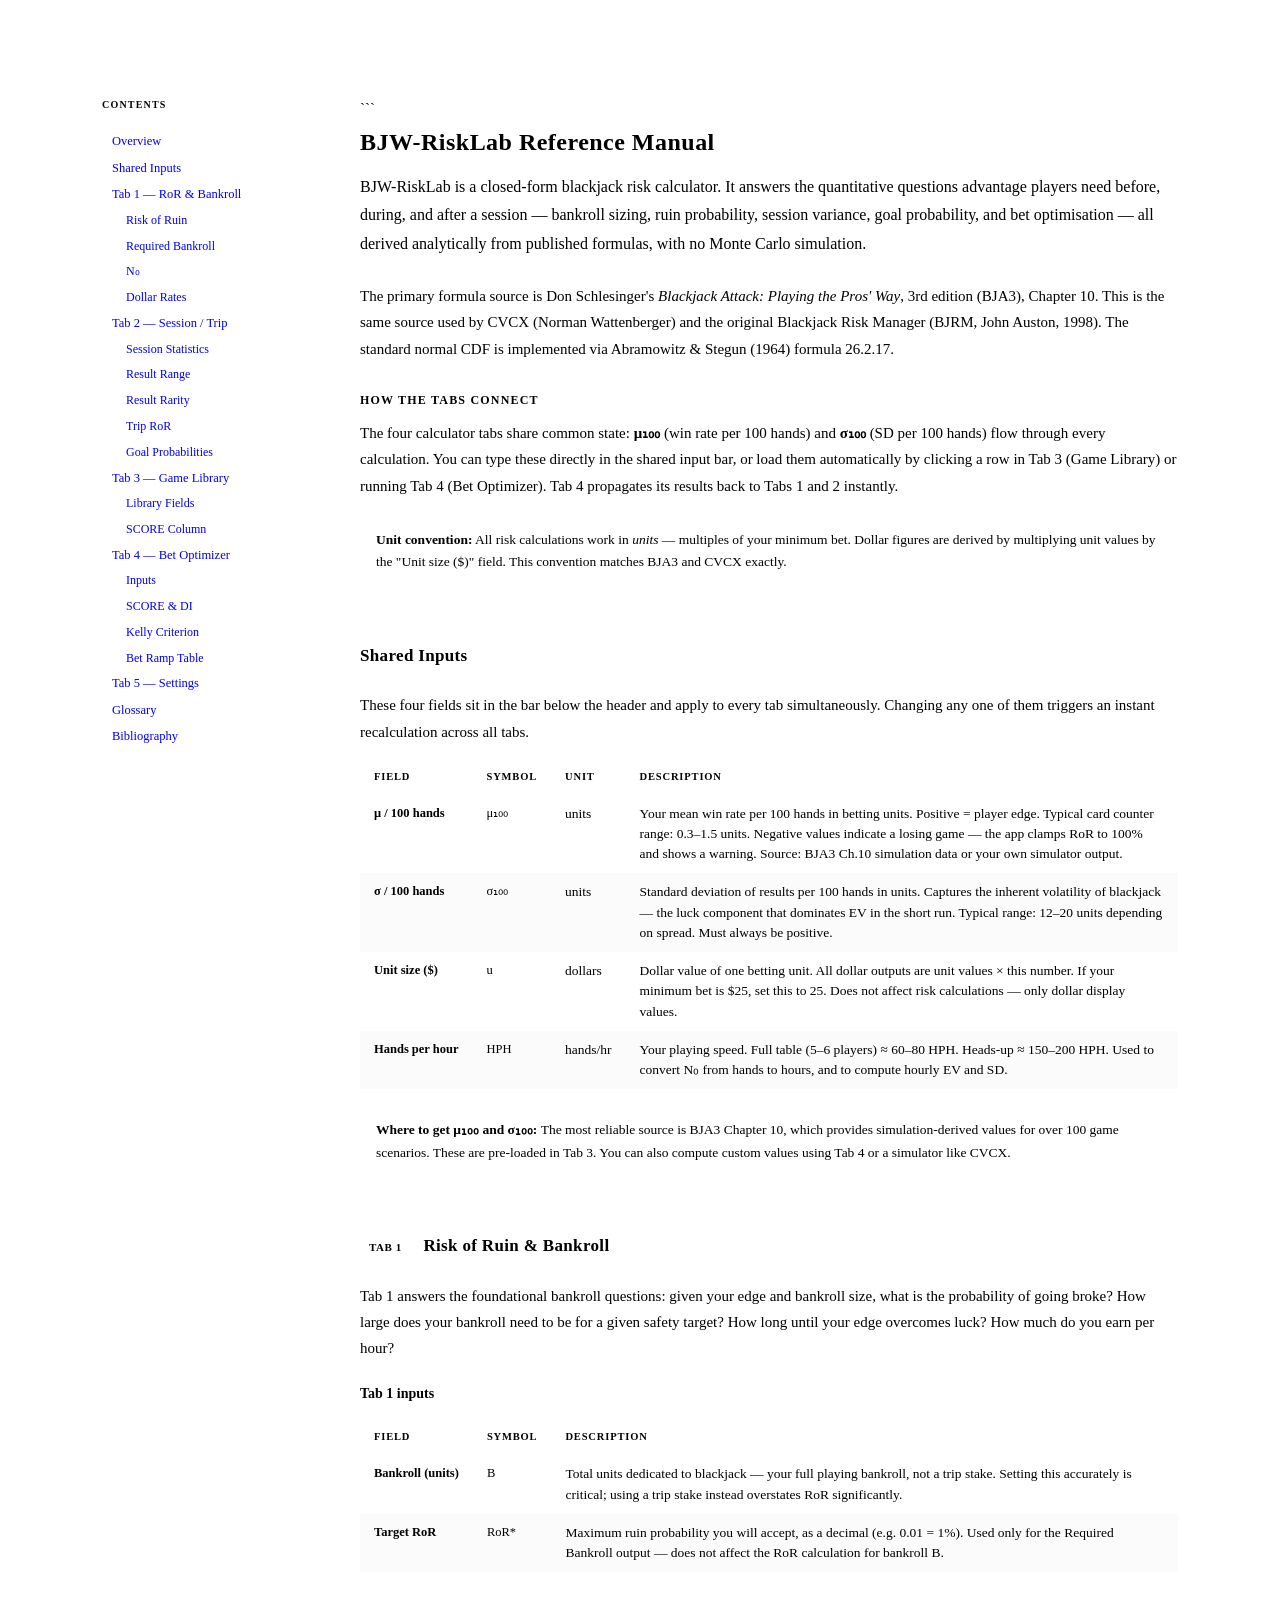
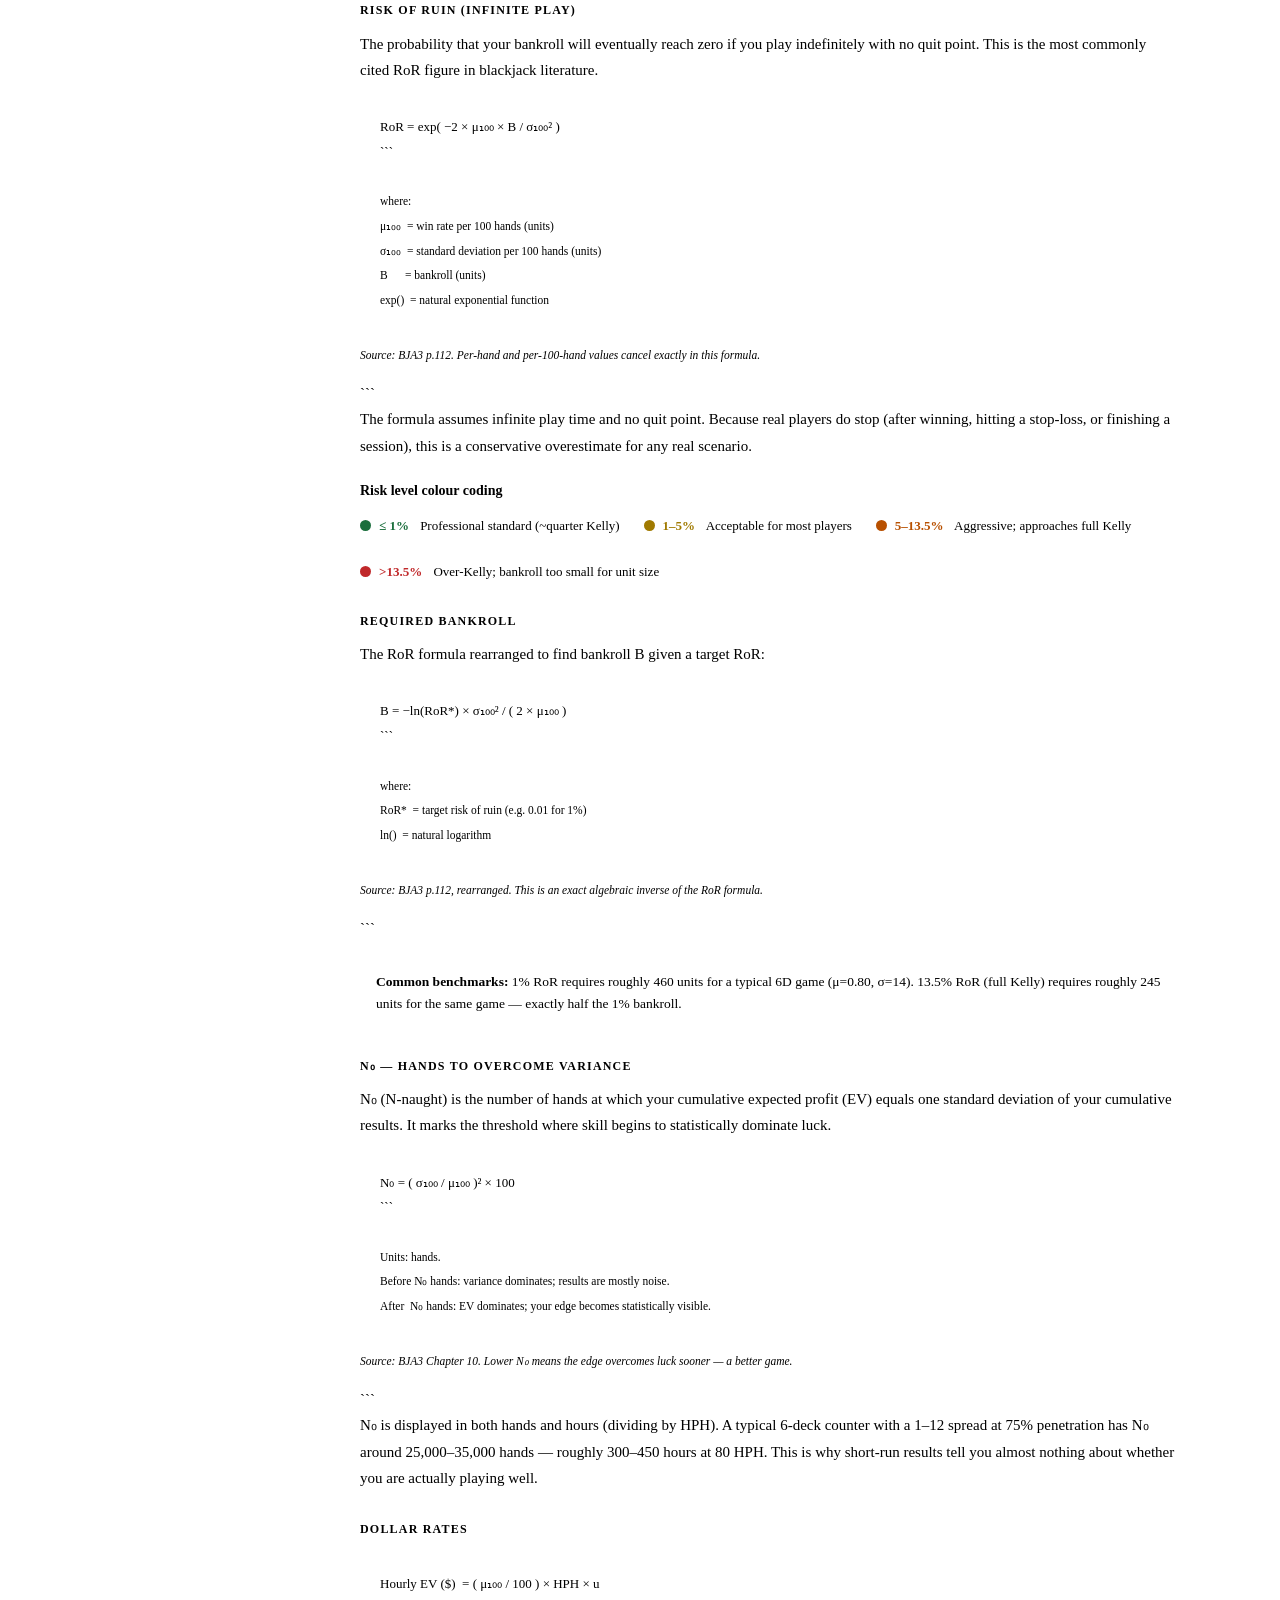
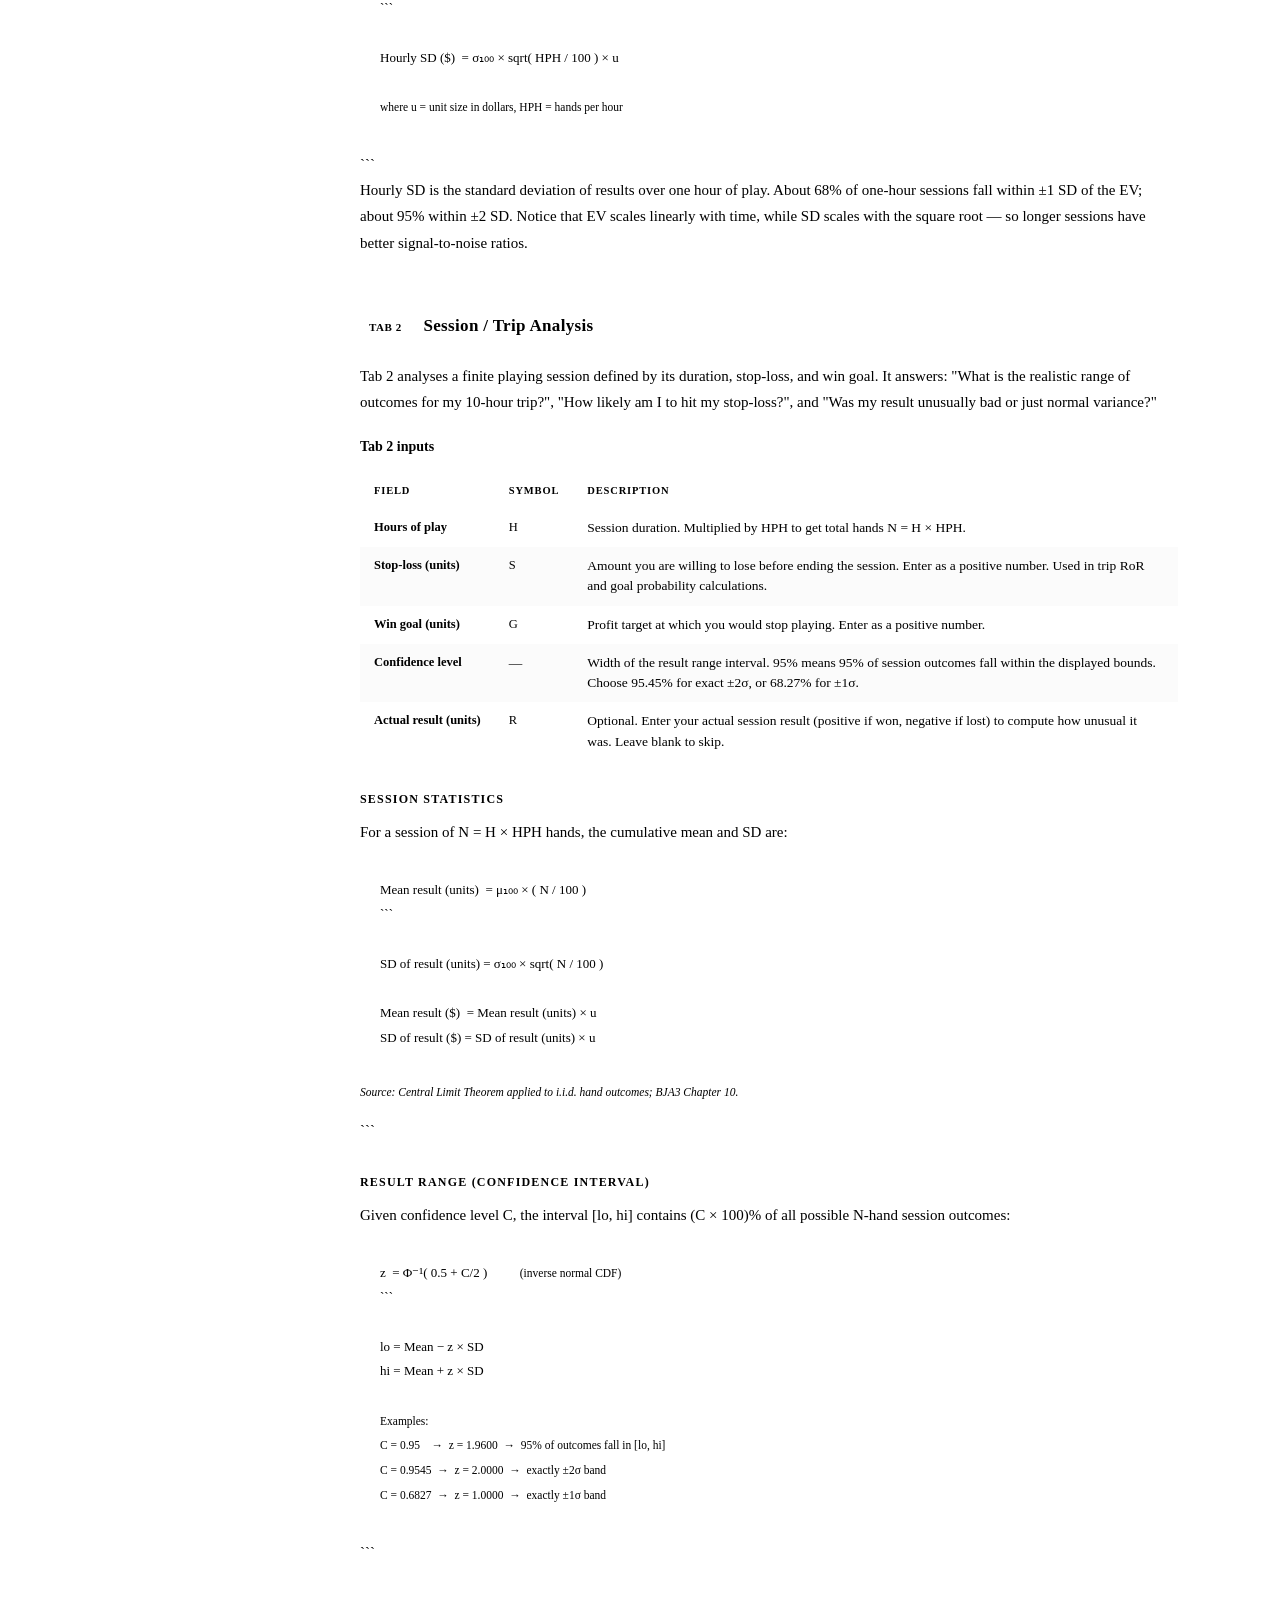
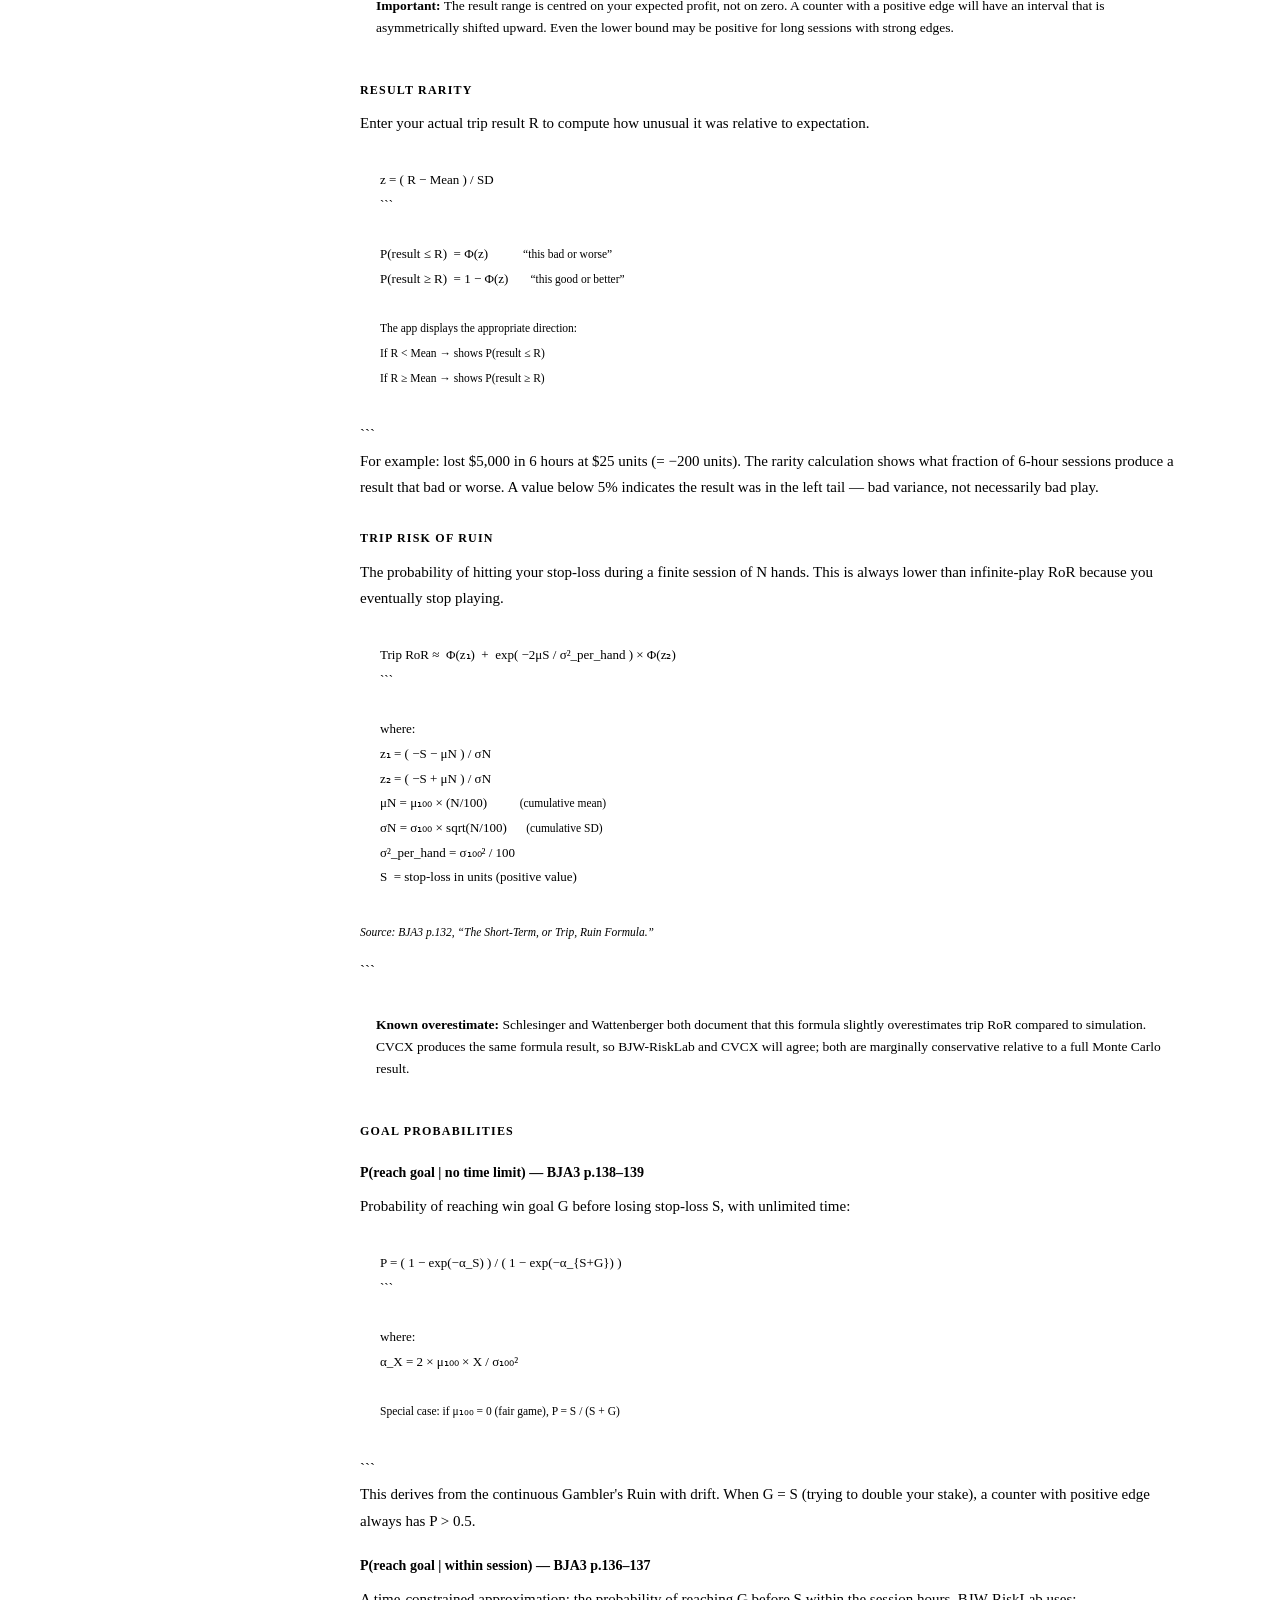
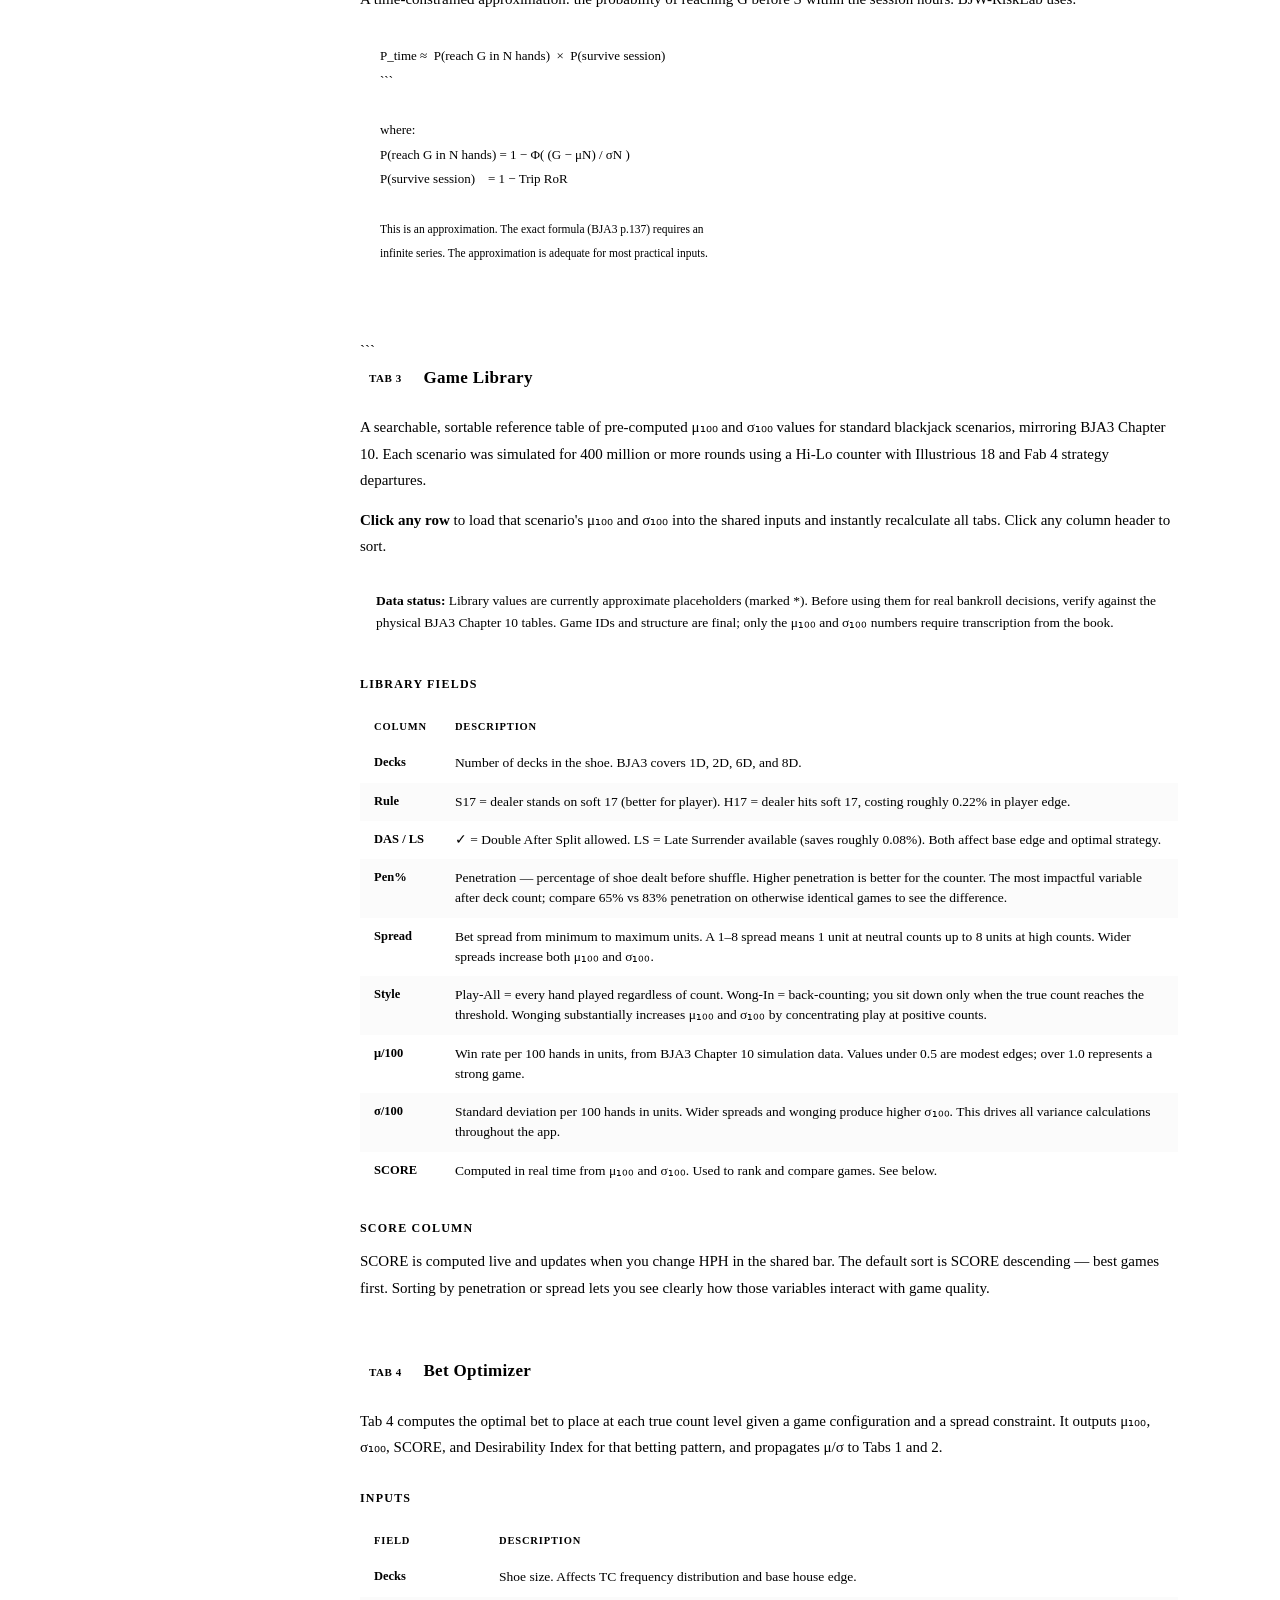
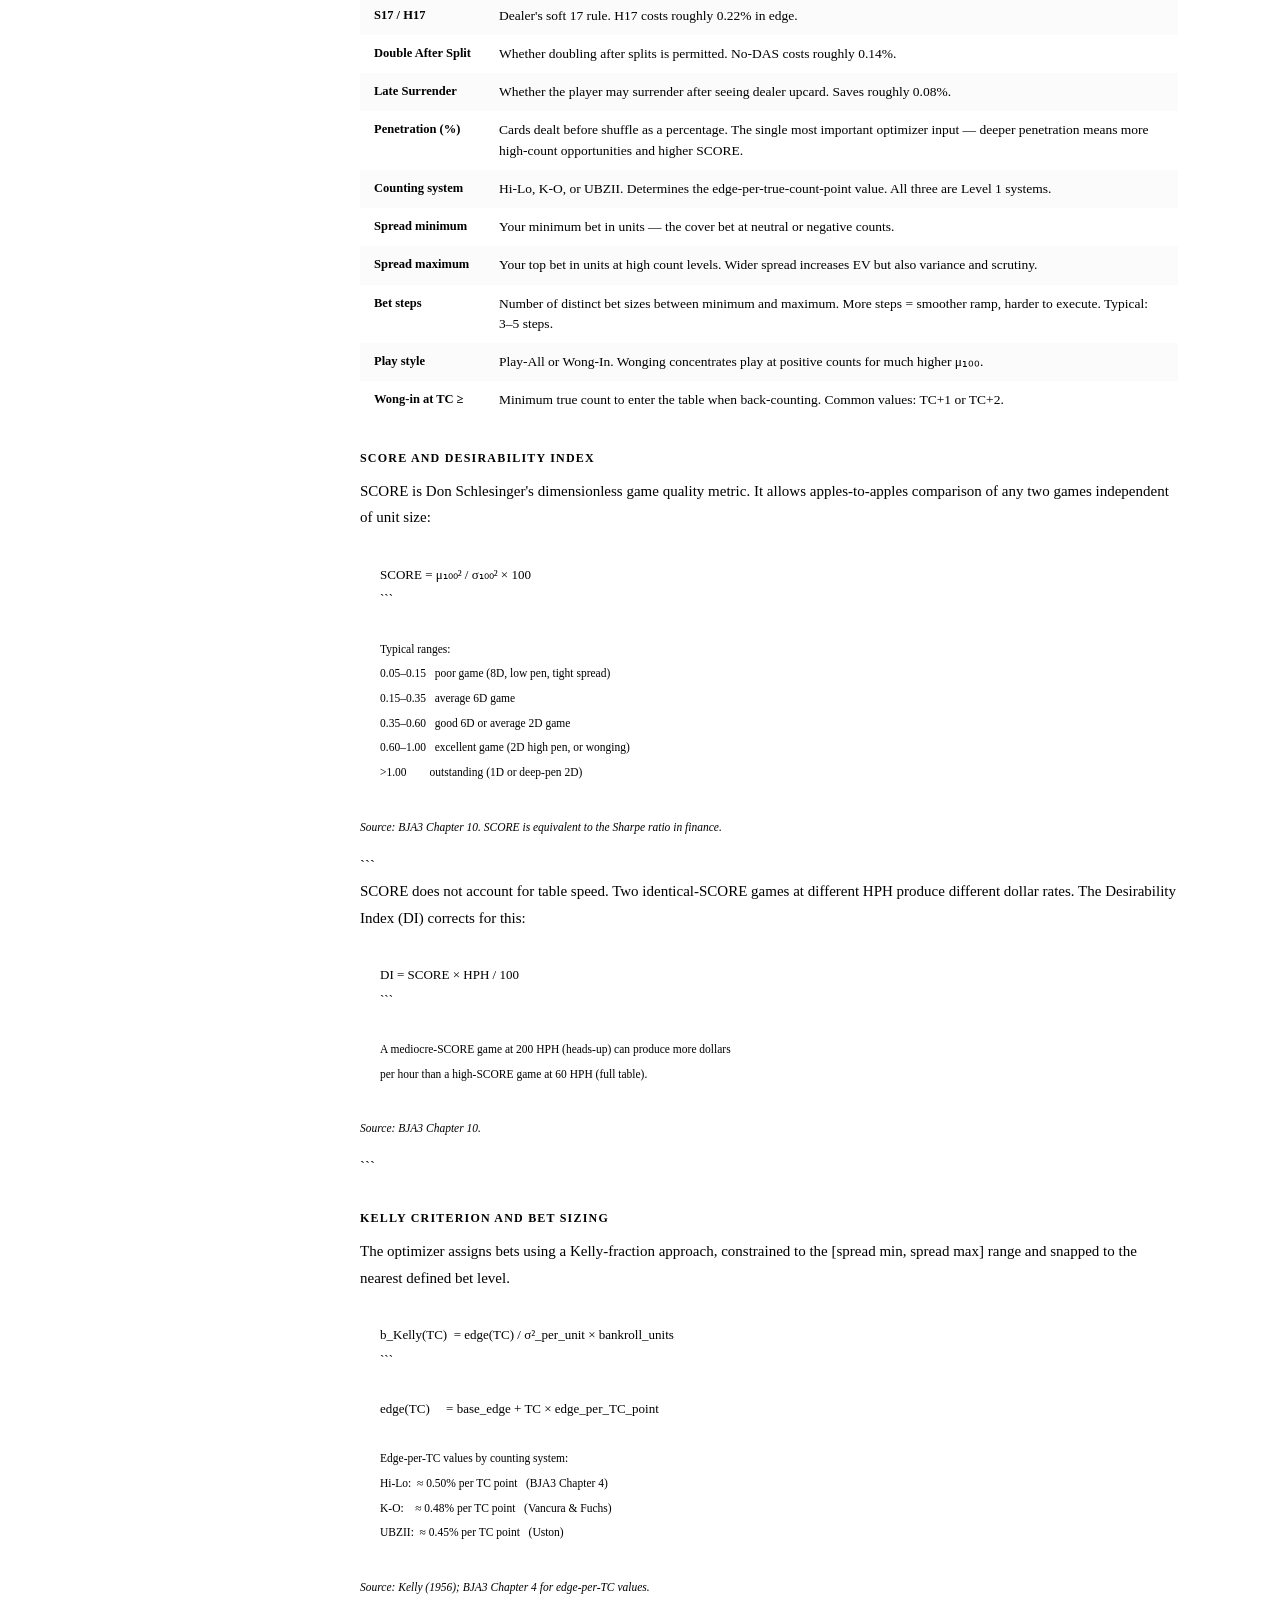
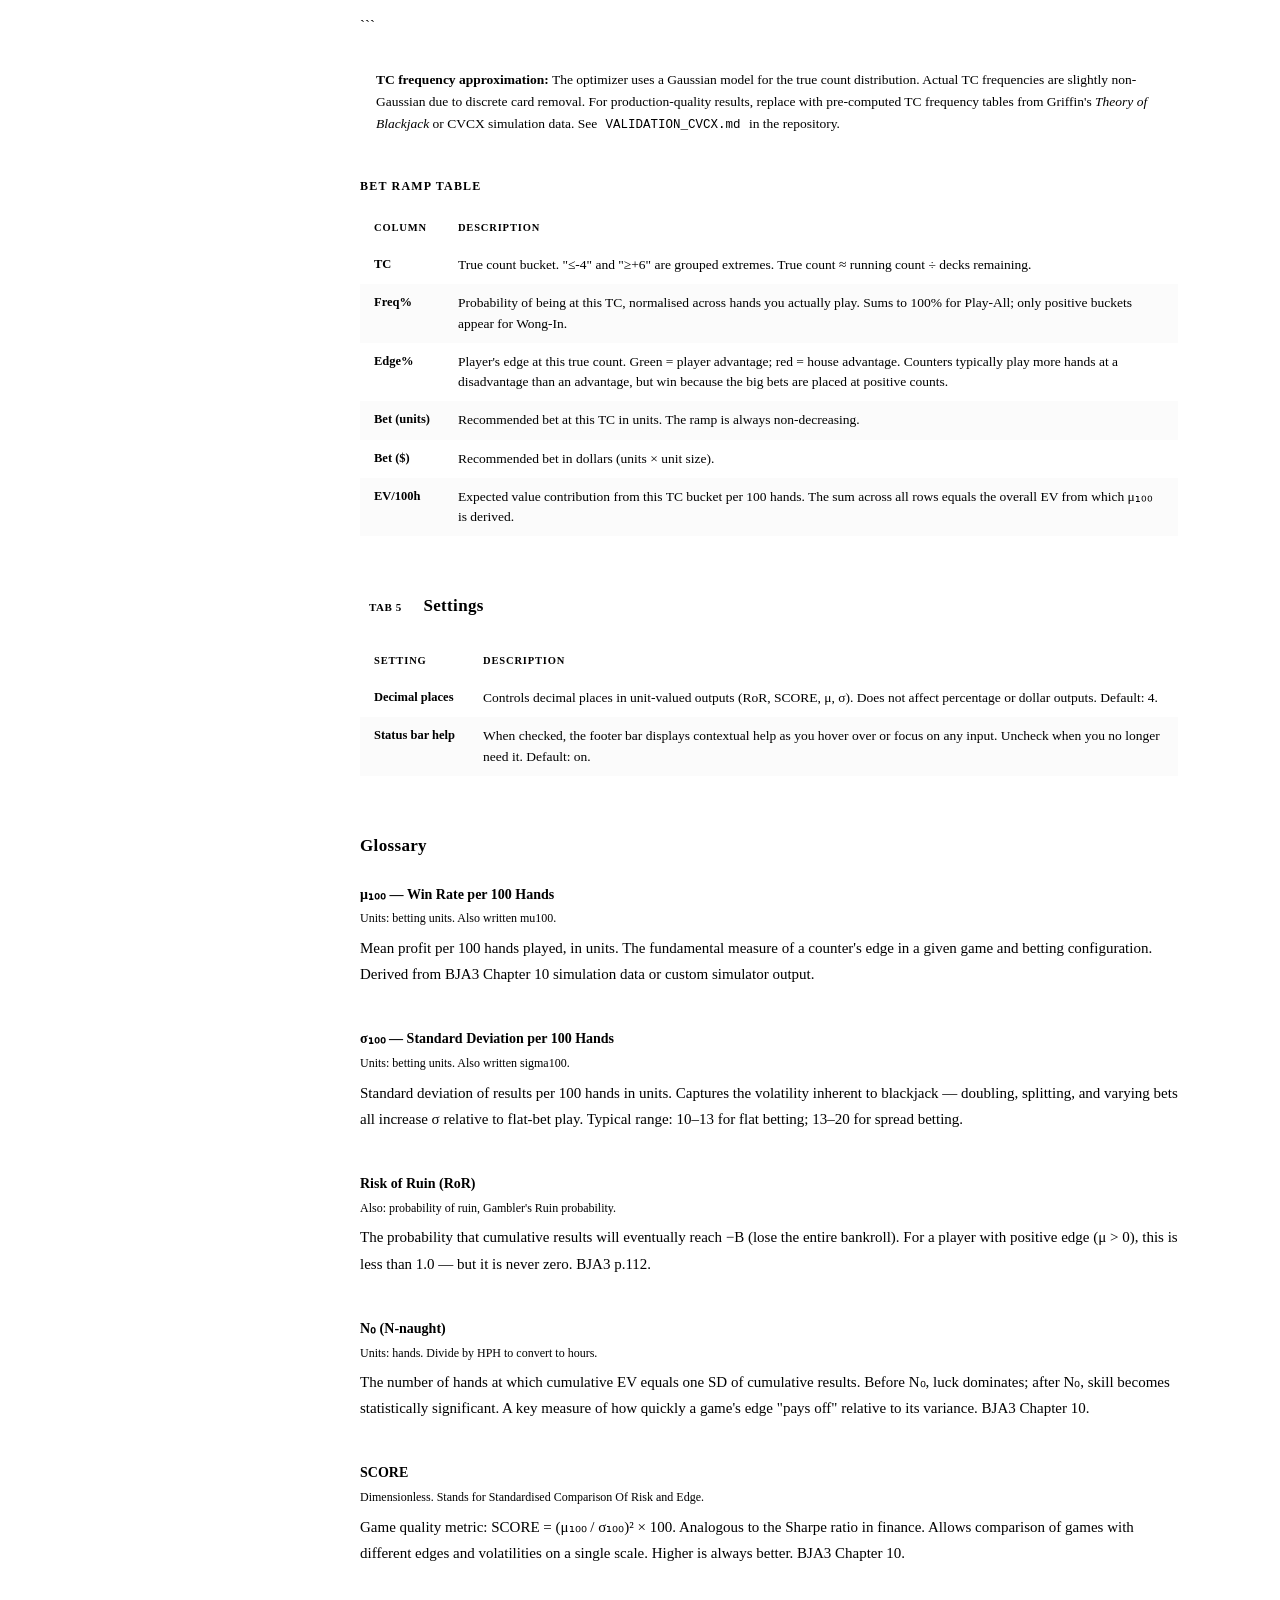
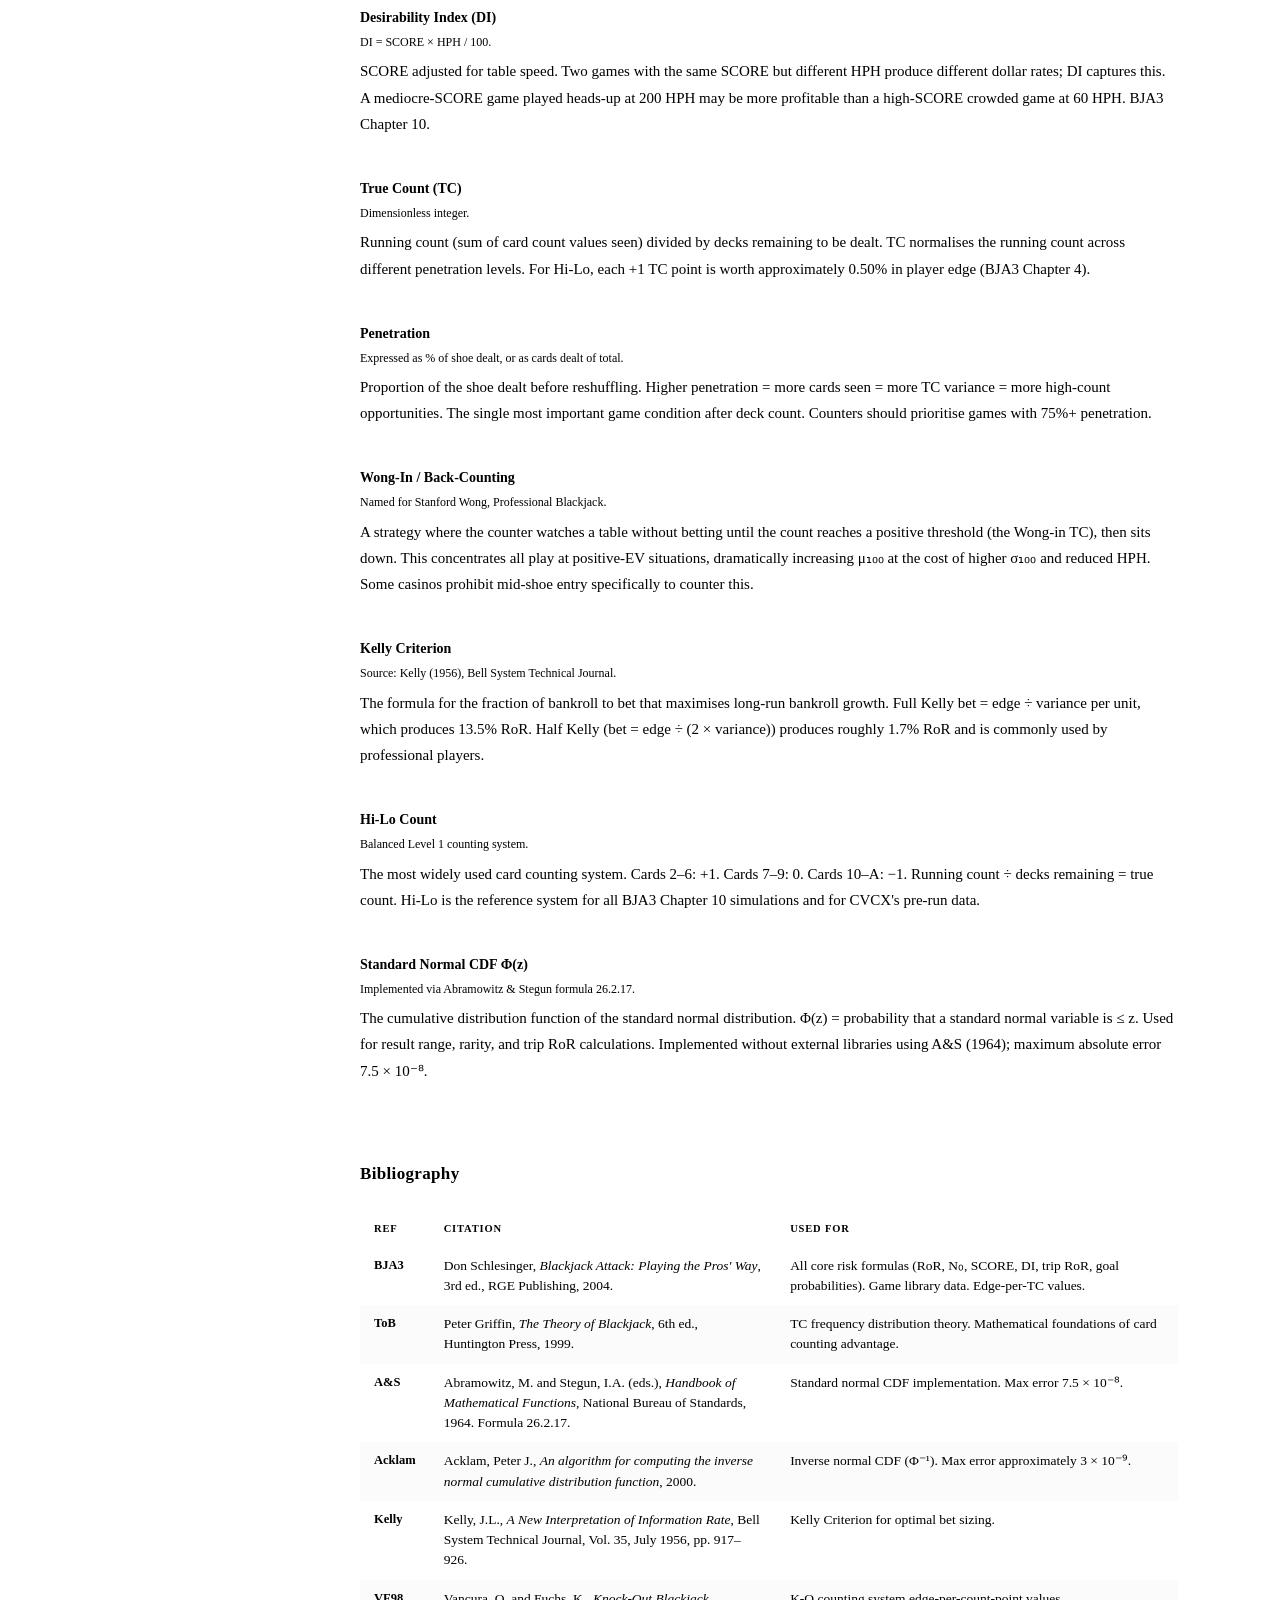
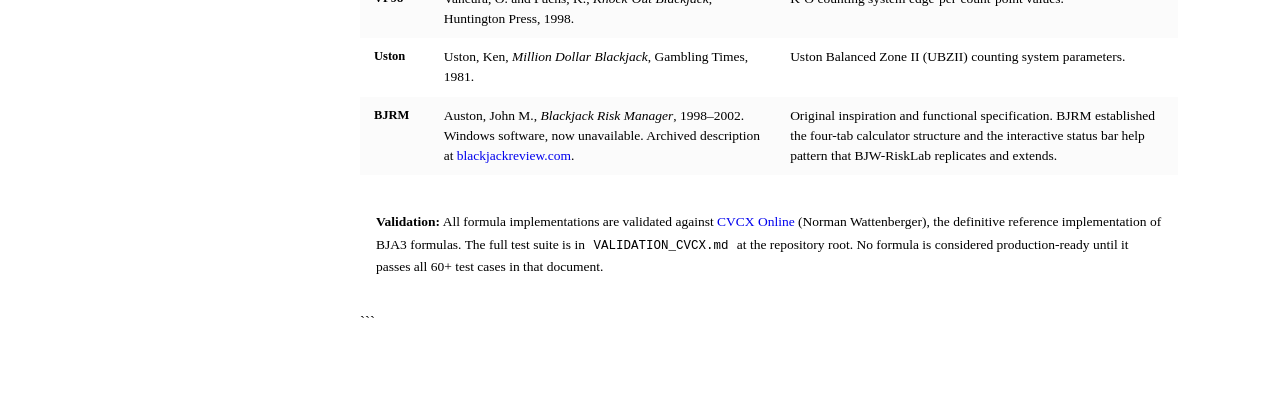
==== help.html @ 39049164 "Add files via upload" ====
<!DOCTYPE html>

<html lang="en">
<head>
<meta charset="UTF-8">
<meta name="viewport" content="width=device-width, initial-scale=1.0">
<title>BJW-RiskLab — Reference Manual</title>
<link rel="preconnect" href="https://fonts.googleapis.com">
<link rel="preconnect" href="https://fonts.gstatic.com" crossorigin>
<link href="https://fonts.googleapis.com/css2?family=JetBrains+Mono:wght@400;600&family=IBM+Plex+Sans:ital,wght@0,400;0,500;0,600;1,400&family=IBM+Plex+Serif:ital,wght@0,400;1,400&display=swap" rel="stylesheet">
<style>
/* ── Design: light, high-contrast, legible at any screen size ── */
:root {
  --bg:        #f7f8f5;
  --bg-s:      #ffffff;
  --bg-code:   #f0f2ee;
  --bg-toc:    #f0f2ee;
  --brd:       #d4d9cc;
  --brd-s:     #b8c0ae;

–tx:        #1a2015;   /* near-black body text */
–tx-sub:    #3a4a32;   /* slightly lighter for secondary text */
–tx-dim:    #6b7a60;   /* captions, labels */
–tx-muted:  #96a488;   /* very light labels */

–acc:       #1a6e3c;   /* dark green — only for headings & accents */
–acc-mid:   #2a8a50;   /* mid green — links */
–acc-light: #d6ede0;   /* light green — highlights */

–code-tx:   #1a4a2a;   /* dark green for code/formula text */
–code-brd:  #2a8a50;   /* left border on formula blocks */

–safe:      #1a6e3c;
–warn-bg:   #fff8e6;
–warn-brd:  #c8960a;
–warn-tx:   #5a420a;
–info-bg:   #eaf4ef;
–info-brd:  #2a8a50;
–info-tx:   #1a4a2a;

–fmono: ‘JetBrains Mono’, ‘Courier New’, monospace;
–fui:   ‘IBM Plex Sans’, ‘Segoe UI’, system-ui, sans-serif;
–fserif:‘IBM Plex Serif’, Georgia, serif;

–r:  4px;
–rl: 8px;
}

*, *::before, *::after { box-sizing: border-box; margin: 0; padding: 0; }
html { font-size: 15px; scroll-behavior: smooth; }

body {
background: var(–bg);
color: var(–tx);
font-family: var(–fui);
font-size: 15px;
line-height: 1.7;
}

/* ── Header ── */
.hdr {
display: flex;
align-items: center;
gap: 16px;
padding: 14px 32px;
background: var(–acc);
position: sticky;
top: 0;
z-index: 100;
}
.logo {
font-family: var(–fmono);
font-weight: 600;
font-size: 14px;
color: #ffffff;
letter-spacing: .07em;
text-transform: uppercase;
}
.logo span { color: rgba(255,255,255,0.6); font-weight: 400; }
.hdr-links {
margin-left: auto;
display: flex;
gap: 20px;
font-size: 12px;
font-family: var(–fmono);
}
.hdr-links a {
color: rgba(255,255,255,0.75);
text-decoration: none;
padding: 4px 10px;
border-radius: 3px;
transition: background .15s, color .15s;
}
.hdr-links a:hover { background: rgba(255,255,255,.15); color: #fff; }
.hdr-links a.here { background: rgba(255,255,255,.2); color: #fff; }

/* ── Page layout ── */
.page {
display: flex;
max-width: 1140px;
margin: 0 auto;
padding: 40px 32px 80px;
gap: 48px;
}
@media (max-width: 860px) {
.page { flex-direction: column; padding: 24px 18px 60px; }
}

/* ── Sidebar TOC ── */
.toc {
width: 210px;
flex-shrink: 0;
position: sticky;
top: 68px;
max-height: calc(100vh - 90px);
overflow-y: auto;
align-self: flex-start;
}
.toc-title {
font-size: 10px;
font-weight: 600;
letter-spacing: .12em;
text-transform: uppercase;
color: var(–tx-muted);
margin-bottom: 10px;
padding-bottom: 6px;
border-bottom: 1px solid var(–brd);
}
.toc ul { list-style: none; }
.toc li { margin-bottom: 1px; }
.toc a {
display: block;
font-size: 12.5px;
color: var(–tx-dim);
text-decoration: none;
padding: 4px 8px;
border-radius: var(–r);
border-left: 2px solid transparent;
transition: all .12s;
line-height: 1.4;
}
.toc a:hover { color: var(–tx); background: var(–bg-toc); }
.toc a.active { color: var(–acc); border-left-color: var(–acc); background: var(–acc-light); font-weight: 500; }
.toc .sub { padding-left: 14px; }
.toc .sub a { font-size: 12px; }
@media (max-width: 860px) { .toc { width: 100%; position: static; max-height: none; } }

/* ── Main content ── */
.content { flex: 1; min-width: 0; }

/* ── Typography ── */
h1 {
font-family: var(–fmono);
font-size: 24px;
font-weight: 600;
color: var(–acc);
letter-spacing: .02em;
margin-bottom: 10px;
}
h2 {
font-family: var(–fmono);
font-size: 17px;
font-weight: 600;
color: var(–tx);
letter-spacing: .02em;
margin: 48px 0 14px;
padding-bottom: 8px;
border-bottom: 2px solid var(–acc-light);
}
h2:first-of-type { margin-top: 0; }
h3 {
font-size: 12px;
font-weight: 600;
color: var(–acc);
letter-spacing: .1em;
text-transform: uppercase;
margin: 28px 0 10px;
}
h4 {
font-size: 14px;
font-weight: 600;
color: var(–tx-sub);
margin: 20px 0 8px;
}
p {
color: var(–tx);
margin-bottom: 14px;
line-height: 1.75;
}
p:last-child { margin-bottom: 0; }
.lead {
font-family: var(–fserif);
font-size: 16px;
color: var(–tx-sub);
line-height: 1.8;
margin-bottom: 24px;
}
a { color: var(–acc-mid); text-decoration: none; }
a:hover { text-decoration: underline; }
strong { color: var(–tx); font-weight: 600; }
em { font-style: italic; }
code {
font-family: var(–fmono);
font-size: 12.5px;
color: var(–code-tx);
background: var(–bg-code);
border: 1px solid var(–brd);
border-radius: 3px;
padding: 1px 5px;
}

/* ── Formula blocks ── */
.formula {
background: var(–bg-code);
border: 1px solid var(–brd);
border-left: 4px solid var(–code-brd);
border-radius: var(–r);
padding: 16px 20px;
margin: 16px 0;
font-family: var(–fmono);
font-size: 13px;
color: var(–code-tx);
line-height: 1.9;
overflow-x: auto;
white-space: pre;
}
.formula .c { color: var(–tx-dim); font-size: 11.5px; }

/* ── Tables ── */
.tbl-wrap { overflow-x: auto; margin: 14px 0; border-radius: var(–rl); border: 1px solid var(–brd); }
table { width: 100%; border-collapse: collapse; font-size: 13.5px; }
thead tr { background: var(–bg-toc); }
th {
font-size: 10.5px;
font-weight: 600;
letter-spacing: .08em;
text-transform: uppercase;
color: var(–tx-dim);
padding: 9px 14px;
text-align: left;
border-bottom: 1px solid var(–brd);
white-space: nowrap;
}
td {
padding: 9px 14px;
border-bottom: 1px solid var(–brd);
vertical-align: top;
color: var(–tx);
line-height: 1.5;
}
tr:last-child td { border-bottom: none; }
tbody tr:nth-child(even) { background: rgba(0,0,0,.015); }
.fn { font-family: var(–fmono); font-size: 12.5px; color: var(–acc); white-space: nowrap; font-weight: 600; }
.sym { font-family: var(–fmono); font-size: 12.5px; color: var(–tx-sub); white-space: nowrap; }

/* ── Callout boxes ── */
.callout {
border: 1px solid var(–brd-s);
border-left: 4px solid var(–brd-s);
border-radius: var(–r);
padding: 12px 16px;
margin: 18px 0;
font-size: 13.5px;
line-height: 1.65;
color: var(–tx-sub);
}
.callout.info  { background: var(–info-bg);  border-left-color: var(–info-brd);  color: var(–info-tx); }
.callout.warn  { background: var(–warn-bg);  border-left-color: var(–warn-brd);  color: var(–warn-tx); }
.callout strong { color: inherit; font-weight: 700; }

/* ── Tab label pill ── */
.tab-pill {
display: inline-block;
font-family: var(–fmono);
font-size: 11px;
font-weight: 600;
letter-spacing: .05em;
text-transform: uppercase;
padding: 2px 9px;
border-radius: 3px;
background: var(–acc-light);
border: 1px solid var(–code-brd);
color: var(–acc);
margin-right: 8px;
vertical-align: middle;
}

/* ── Source citation line ── */
.src { font-size: 11.5px; color: var(–tx-muted); font-style: italic; margin-top: 4px; margin-bottom: 16px; }

/* ── Risk color legend ── */
.color-row { display: flex; gap: 24px; flex-wrap: wrap; margin: 12px 0; }
.color-chip { display: flex; align-items: center; gap: 8px; font-size: 13px; color: var(–tx-sub); }
.chip-dot { width: 11px; height: 11px; border-radius: 50%; flex-shrink: 0; }

/* ── Glossary ── */
.glossary-item { margin-bottom: 20px; padding-bottom: 20px; border-bottom: 1px solid var(–brd); }
.glossary-item:last-child { border-bottom: none; }
.gterm { font-family: var(–fmono); font-size: 14px; color: var(–acc); font-weight: 600; margin-bottom: 2px; }
.gsym  { font-size: 12px; color: var(–tx-muted); margin-bottom: 6px; }

/* ── Section spacing ── */
.section { margin-bottom: 56px; }
.section:last-child { margin-bottom: 0; }

/* ── Scrollbar ── */
::-webkit-scrollbar { width: 5px; height: 5px; }
::-webkit-scrollbar-track { background: var(–bg); }
::-webkit-scrollbar-thumb { background: var(–brd-s); border-radius: 3px; }
</style>

</head>
<body>

<header class="hdr">
  <div class="logo">BJW&#x2011;RiskLab<span> / Reference Manual</span></div>
  <nav class="hdr-links">
    <a href="index.html">← Calculator</a>
    <a href="help.html" class="here">Reference</a>
  </nav>
</header>

<div class="page">

  <!-- ── Sidebar TOC ── -->

  <aside class="toc">
    <div class="toc-title">Contents</div>
    <ul>
      <li><a href="#overview">Overview</a></li>
      <li><a href="#shared">Shared Inputs</a></li>
      <li>
        <a href="#tab1">Tab 1 — RoR &amp; Bankroll</a>
        <ul class="sub">
          <li><a href="#ror">Risk of Ruin</a></li>
          <li><a href="#reqb">Required Bankroll</a></li>
          <li><a href="#n0">N₀</a></li>
          <li><a href="#dollar">Dollar Rates</a></li>
        </ul>
      </li>
      <li>
        <a href="#tab2">Tab 2 — Session / Trip</a>
        <ul class="sub">
          <li><a href="#sess">Session Statistics</a></li>
          <li><a href="#range">Result Range</a></li>
          <li><a href="#rarity">Result Rarity</a></li>
          <li><a href="#tripror">Trip RoR</a></li>
          <li><a href="#goals">Goal Probabilities</a></li>
        </ul>
      </li>
      <li>
        <a href="#tab3">Tab 3 — Game Library</a>
        <ul class="sub">
          <li><a href="#libfields">Library Fields</a></li>
          <li><a href="#libscore">SCORE Column</a></li>
        </ul>
      </li>
      <li>
        <a href="#tab4">Tab 4 — Bet Optimizer</a>
        <ul class="sub">
          <li><a href="#optinputs">Inputs</a></li>
          <li><a href="#scoredi">SCORE &amp; DI</a></li>
          <li><a href="#kelly">Kelly Criterion</a></li>
          <li><a href="#ramp">Bet Ramp Table</a></li>
        </ul>
      </li>
      <li><a href="#tab5">Tab 5 — Settings</a></li>
      <li><a href="#glossary">Glossary</a></li>
      <li><a href="#biblio">Bibliography</a></li>
    </ul>
  </aside>

  <!-- ── Main Content ── -->

  <main class="content">

```
<!-- OVERVIEW -->
<section class="section" id="overview">
  <h1>BJW-RiskLab Reference Manual</h1>
  <p class="lead">
    BJW-RiskLab is a closed-form blackjack risk calculator. It answers the quantitative
    questions advantage players need before, during, and after a session — bankroll
    sizing, ruin probability, session variance, goal probability, and bet optimisation —
    all derived analytically from published formulas, with no Monte Carlo simulation.
  </p>
  <p>
    The primary formula source is Don Schlesinger's <em>Blackjack Attack: Playing the
    Pros' Way</em>, 3rd edition (BJA3), Chapter 10. This is the same source used by
    CVCX (Norman Wattenberger) and the original Blackjack Risk Manager (BJRM, John
    Auston, 1998). The standard normal CDF is implemented via Abramowitz &amp; Stegun
    (1964) formula 26.2.17.
  </p>

  <h3>How the tabs connect</h3>
  <p>
    The four calculator tabs share common state: <strong>μ₁₀₀</strong> (win rate per
    100 hands) and <strong>σ₁₀₀</strong> (SD per 100 hands) flow through every
    calculation. You can type these directly in the shared input bar, or load them
    automatically by clicking a row in Tab 3 (Game Library) or running Tab 4 (Bet
    Optimizer). Tab 4 propagates its results back to Tabs 1 and 2 instantly.
  </p>

  <div class="callout info">
    <strong>Unit convention:</strong> All risk calculations work in <em>units</em> —
    multiples of your minimum bet. Dollar figures are derived by multiplying unit
    values by the "Unit size ($)" field. This convention matches BJA3 and CVCX exactly.
  </div>
</section>

<!-- SHARED INPUTS -->
<section class="section" id="shared">
  <h2>Shared Inputs</h2>
  <p>
    These four fields sit in the bar below the header and apply to every tab
    simultaneously. Changing any one of them triggers an instant recalculation
    across all tabs.
  </p>
  <div class="tbl-wrap">
    <table>
      <thead><tr><th>Field</th><th>Symbol</th><th>Unit</th><th>Description</th></tr></thead>
      <tbody>
        <tr>
          <td class="fn">μ / 100 hands</td>
          <td class="sym">μ₁₀₀</td>
          <td>units</td>
          <td>Your mean win rate per 100 hands in betting units. Positive = player edge. Typical card counter range: 0.3–1.5 units. Negative values indicate a losing game — the app clamps RoR to 100% and shows a warning. Source: BJA3 Ch.10 simulation data or your own simulator output.</td>
        </tr>
        <tr>
          <td class="fn">σ / 100 hands</td>
          <td class="sym">σ₁₀₀</td>
          <td>units</td>
          <td>Standard deviation of results per 100 hands in units. Captures the inherent volatility of blackjack — the luck component that dominates EV in the short run. Typical range: 12–20 units depending on spread. Must always be positive.</td>
        </tr>
        <tr>
          <td class="fn">Unit size ($)</td>
          <td class="sym">u</td>
          <td>dollars</td>
          <td>Dollar value of one betting unit. All dollar outputs are unit values × this number. If your minimum bet is $25, set this to 25. Does not affect risk calculations — only dollar display values.</td>
        </tr>
        <tr>
          <td class="fn">Hands per hour</td>
          <td class="sym">HPH</td>
          <td>hands/hr</td>
          <td>Your playing speed. Full table (5–6 players) ≈ 60–80 HPH. Heads-up ≈ 150–200 HPH. Used to convert N₀ from hands to hours, and to compute hourly EV and SD.</td>
        </tr>
      </tbody>
    </table>
  </div>
  <div class="callout info">
    <strong>Where to get μ₁₀₀ and σ₁₀₀:</strong> The most reliable source is BJA3
    Chapter 10, which provides simulation-derived values for over 100 game scenarios.
    These are pre-loaded in Tab 3. You can also compute custom values using Tab 4 or
    a simulator like CVCX.
  </div>
</section>

<!-- TAB 1 -->
<section class="section" id="tab1">
  <h2><span class="tab-pill">Tab 1</span> Risk of Ruin &amp; Bankroll</h2>
  <p>
    Tab 1 answers the foundational bankroll questions: given your edge and bankroll
    size, what is the probability of going broke? How large does your bankroll need to
    be for a given safety target? How long until your edge overcomes luck? How much do
    you earn per hour?
  </p>

  <h4>Tab 1 inputs</h4>
  <div class="tbl-wrap">
    <table>
      <thead><tr><th>Field</th><th>Symbol</th><th>Description</th></tr></thead>
      <tbody>
        <tr>
          <td class="fn">Bankroll (units)</td><td class="sym">B</td>
          <td>Total units dedicated to blackjack — your full playing bankroll, not a trip stake. Setting this accurately is critical; using a trip stake instead overstates RoR significantly.</td>
        </tr>
        <tr>
          <td class="fn">Target RoR</td><td class="sym">RoR*</td>
          <td>Maximum ruin probability you will accept, as a decimal (e.g. 0.01 = 1%). Used only for the Required Bankroll output — does not affect the RoR calculation for bankroll B.</td>
        </tr>
      </tbody>
    </table>
  </div>

  <h3 id="ror">Risk of Ruin (infinite play)</h3>
  <p>
    The probability that your bankroll will eventually reach zero if you play
    indefinitely with no quit point. This is the most commonly cited RoR figure
    in blackjack literature.
  </p>
  <div class="formula">RoR = exp( −2 × μ₁₀₀ × B / σ₁₀₀² )
```

<span class="c">where:
μ₁₀₀  = win rate per 100 hands (units)
σ₁₀₀  = standard deviation per 100 hands (units)
B      = bankroll (units)
exp()  = natural exponential function</span></div>
<p class="src">Source: BJA3 p.112. Per-hand and per-100-hand values cancel exactly in this formula.</p>

```
  <p>
    The formula assumes infinite play time and no quit point. Because real players
    do stop (after winning, hitting a stop-loss, or finishing a session), this is a
    conservative overestimate for any real scenario.
  </p>

  <h4>Risk level colour coding</h4>
  <div class="color-row">
    <div class="color-chip"><div class="chip-dot" style="background:#1a6e3c"></div><strong style="color:#1a6e3c">≤ 1%</strong> &nbsp;Professional standard (~quarter Kelly)</div>
    <div class="color-chip"><div class="chip-dot" style="background:#a07a00"></div><strong style="color:#a07a00">1–5%</strong> &nbsp;Acceptable for most players</div>
    <div class="color-chip"><div class="chip-dot" style="background:#b85000"></div><strong style="color:#b85000">5–13.5%</strong> &nbsp;Aggressive; approaches full Kelly</div>
    <div class="color-chip"><div class="chip-dot" style="background:#c0282a"></div><strong style="color:#c0282a">&gt;13.5%</strong> &nbsp;Over-Kelly; bankroll too small for unit size</div>
  </div>

  <h3 id="reqb">Required Bankroll</h3>
  <p>
    The RoR formula rearranged to find bankroll B given a target RoR:
  </p>
  <div class="formula">B = −ln(RoR*) × σ₁₀₀² / ( 2 × μ₁₀₀ )
```

<span class="c">where:
RoR*  = target risk of ruin (e.g. 0.01 for 1%)
ln()  = natural logarithm</span></div>
<p class="src">Source: BJA3 p.112, rearranged. This is an exact algebraic inverse of the RoR formula.</p>

```
  <div class="callout info">
    <strong>Common benchmarks:</strong> 1% RoR requires roughly 460 units for a typical
    6D game (μ=0.80, σ=14). 13.5% RoR (full Kelly) requires roughly 245 units for
    the same game — exactly half the 1% bankroll.
  </div>

  <h3 id="n0">N₀ — Hands to Overcome Variance</h3>
  <p>
    N₀ (N-naught) is the number of hands at which your cumulative expected profit (EV)
    equals one standard deviation of your cumulative results. It marks the threshold
    where skill begins to statistically dominate luck.
  </p>
  <div class="formula">N₀ = ( σ₁₀₀ / μ₁₀₀ )² × 100
```

<span class="c">Units: hands.
Before N₀ hands: variance dominates; results are mostly noise.
After  N₀ hands: EV dominates; your edge becomes statistically visible.</span></div>
<p class="src">Source: BJA3 Chapter 10. Lower N₀ means the edge overcomes luck sooner — a better game.</p>

```
  <p>
    N₀ is displayed in both hands and hours (dividing by HPH). A typical 6-deck
    counter with a 1–12 spread at 75% penetration has N₀ around 25,000–35,000 hands —
    roughly 300–450 hours at 80 HPH. This is why short-run results tell you almost
    nothing about whether you are actually playing well.
  </p>

  <h3 id="dollar">Dollar Rates</h3>
  <div class="formula">Hourly EV ($)  = ( μ₁₀₀ / 100 ) × HPH × u
```

Hourly SD ($)  = σ₁₀₀ × sqrt( HPH / 100 ) × u

<span class="c">where u = unit size in dollars, HPH = hands per hour</span></div>

```
  <p>
    Hourly SD is the standard deviation of results over one hour of play. About 68%
    of one-hour sessions fall within ±1 SD of the EV; about 95% within ±2 SD. Notice
    that EV scales linearly with time, while SD scales with the square root — so
    longer sessions have better signal-to-noise ratios.
  </p>
</section>

<!-- TAB 2 -->
<section class="section" id="tab2">
  <h2><span class="tab-pill">Tab 2</span> Session / Trip Analysis</h2>
  <p>
    Tab 2 analyses a finite playing session defined by its duration, stop-loss, and
    win goal. It answers: "What is the realistic range of outcomes for my 10-hour
    trip?", "How likely am I to hit my stop-loss?", and "Was my result unusually bad
    or just normal variance?"
  </p>

  <h4>Tab 2 inputs</h4>
  <div class="tbl-wrap">
    <table>
      <thead><tr><th>Field</th><th>Symbol</th><th>Description</th></tr></thead>
      <tbody>
        <tr><td class="fn">Hours of play</td><td class="sym">H</td><td>Session duration. Multiplied by HPH to get total hands N = H × HPH.</td></tr>
        <tr><td class="fn">Stop-loss (units)</td><td class="sym">S</td><td>Amount you are willing to lose before ending the session. Enter as a positive number. Used in trip RoR and goal probability calculations.</td></tr>
        <tr><td class="fn">Win goal (units)</td><td class="sym">G</td><td>Profit target at which you would stop playing. Enter as a positive number.</td></tr>
        <tr><td class="fn">Confidence level</td><td>—</td><td>Width of the result range interval. 95% means 95% of session outcomes fall within the displayed bounds. Choose 95.45% for exact ±2σ, or 68.27% for ±1σ.</td></tr>
        <tr><td class="fn">Actual result (units)</td><td class="sym">R</td><td>Optional. Enter your actual session result (positive if won, negative if lost) to compute how unusual it was. Leave blank to skip.</td></tr>
      </tbody>
    </table>
  </div>

  <h3 id="sess">Session Statistics</h3>
  <p>For a session of N = H × HPH hands, the cumulative mean and SD are:</p>
  <div class="formula">Mean result (units)  = μ₁₀₀ × ( N / 100 )
```

SD of result (units) = σ₁₀₀ × sqrt( N / 100 )

Mean result ($)  = Mean result (units) × u
SD of result ($) = SD of result (units) × u</div>
<p class="src">Source: Central Limit Theorem applied to i.i.d. hand outcomes; BJA3 Chapter 10.</p>

```
  <h3 id="range">Result Range (Confidence Interval)</h3>
  <p>
    Given confidence level C, the interval [lo, hi] contains (C × 100)% of all
    possible N-hand session outcomes:
  </p>
  <div class="formula">z  = Φ⁻¹( 0.5 + C/2 )          <span class="c">(inverse normal CDF)</span>
```

lo = Mean − z × SD
hi = Mean + z × SD

<span class="c">Examples:
C = 0.95    →  z = 1.9600  →  95% of outcomes fall in [lo, hi]
C = 0.9545  →  z = 2.0000  →  exactly ±2σ band
C = 0.6827  →  z = 1.0000  →  exactly ±1σ band</span></div>

```
  <div class="callout warn">
    <strong>Important:</strong> The result range is centred on your expected profit,
    not on zero. A counter with a positive edge will have an interval that is
    asymmetrically shifted upward. Even the lower bound may be positive for long
    sessions with strong edges.
  </div>

  <h3 id="rarity">Result Rarity</h3>
  <p>
    Enter your actual trip result R to compute how unusual it was relative to
    expectation.
  </p>
  <div class="formula">z = ( R − Mean ) / SD
```

P(result ≤ R)  = Φ(z)         <span class="c">  “this bad or worse”</span>
P(result ≥ R)  = 1 − Φ(z)     <span class="c">  “this good or better”</span>

<span class="c">The app displays the appropriate direction:
If R < Mean → shows P(result ≤ R)
If R ≥ Mean → shows P(result ≥ R)</span></div>

```
  <p>
    For example: lost $5,000 in 6 hours at $25 units (= −200 units). The rarity
    calculation shows what fraction of 6-hour sessions produce a result that bad or
    worse. A value below 5% indicates the result was in the left tail — bad variance,
    not necessarily bad play.
  </p>

  <h3 id="tripror">Trip Risk of Ruin</h3>
  <p>
    The probability of hitting your stop-loss during a finite session of N hands.
    This is always lower than infinite-play RoR because you eventually stop playing.
  </p>
  <div class="formula">Trip RoR ≈  Φ(z₁)  +  exp( −2μS / σ²_per_hand ) × Φ(z₂)
```

where:
z₁ = ( −S − μN ) / σN
z₂ = ( −S + μN ) / σN
μN = μ₁₀₀ × (N/100)          <span class="c">(cumulative mean)</span>
σN = σ₁₀₀ × sqrt(N/100)      <span class="c">(cumulative SD)</span>
σ²_per_hand = σ₁₀₀² / 100
S  = stop-loss in units (positive value)</div>
<p class="src">Source: BJA3 p.132, “The Short-Term, or Trip, Ruin Formula.”</p>

```
  <div class="callout warn">
    <strong>Known overestimate:</strong> Schlesinger and Wattenberger both document that
    this formula slightly overestimates trip RoR compared to simulation. CVCX produces
    the same formula result, so BJW-RiskLab and CVCX will agree; both are marginally
    conservative relative to a full Monte Carlo result.
  </div>

  <h3 id="goals">Goal Probabilities</h3>

  <h4>P(reach goal | no time limit) — BJA3 p.138–139</h4>
  <p>
    Probability of reaching win goal G before losing stop-loss S, with unlimited time:
  </p>
  <div class="formula">P = ( 1 − exp(−α_S) ) / ( 1 − exp(−α_{S+G}) )
```

where:
α_X = 2 × μ₁₀₀ × X / σ₁₀₀²

<span class="c">Special case: if μ₁₀₀ = 0 (fair game), P = S / (S + G)</span></div>

```
  <p>
    This derives from the continuous Gambler's Ruin with drift. When G = S (trying to
    double your stake), a counter with positive edge always has P > 0.5.
  </p>

  <h4>P(reach goal | within session) — BJA3 p.136–137</h4>
  <p>
    A time-constrained approximation: the probability of reaching G before S within
    the session hours. BJW-RiskLab uses:
  </p>
  <div class="formula">P_time ≈  P(reach G in N hands)  ×  P(survive session)
```

where:
P(reach G in N hands) = 1 − Φ( (G − μN) / σN )
P(survive session)    = 1 − Trip RoR

<span class="c">This is an approximation. The exact formula (BJA3 p.137) requires an
infinite series. The approximation is adequate for most practical inputs.</span></div>
</section>

```
<!-- TAB 3 -->
<section class="section" id="tab3">
  <h2><span class="tab-pill">Tab 3</span> Game Library</h2>
  <p>
    A searchable, sortable reference table of pre-computed μ₁₀₀ and σ₁₀₀ values for
    standard blackjack scenarios, mirroring BJA3 Chapter 10. Each scenario was simulated
    for 400 million or more rounds using a Hi-Lo counter with Illustrious 18 and Fab 4
    strategy departures.
  </p>
  <p>
    <strong>Click any row</strong> to load that scenario's μ₁₀₀ and σ₁₀₀ into the
    shared inputs and instantly recalculate all tabs. Click any column header to sort.
  </p>

  <div class="callout warn">
    <strong>Data status:</strong> Library values are currently approximate placeholders
    (marked *). Before using them for real bankroll decisions, verify against the
    physical BJA3 Chapter 10 tables. Game IDs and structure are final; only the
    μ₁₀₀ and σ₁₀₀ numbers require transcription from the book.
  </div>

  <h3 id="libfields">Library Fields</h3>
  <div class="tbl-wrap">
    <table>
      <thead><tr><th>Column</th><th>Description</th></tr></thead>
      <tbody>
        <tr><td class="fn">Decks</td><td>Number of decks in the shoe. BJA3 covers 1D, 2D, 6D, and 8D.</td></tr>
        <tr><td class="fn">Rule</td><td>S17 = dealer stands on soft 17 (better for player). H17 = dealer hits soft 17, costing roughly 0.22% in player edge.</td></tr>
        <tr><td class="fn">DAS / LS</td><td>✓ = Double After Split allowed. LS = Late Surrender available (saves roughly 0.08%). Both affect base edge and optimal strategy.</td></tr>
        <tr><td class="fn">Pen%</td><td>Penetration — percentage of shoe dealt before shuffle. Higher penetration is better for the counter. The most impactful variable after deck count; compare 65% vs 83% penetration on otherwise identical games to see the difference.</td></tr>
        <tr><td class="fn">Spread</td><td>Bet spread from minimum to maximum units. A 1–8 spread means 1 unit at neutral counts up to 8 units at high counts. Wider spreads increase both μ₁₀₀ and σ₁₀₀.</td></tr>
        <tr><td class="fn">Style</td><td>Play-All = every hand played regardless of count. Wong-In = back-counting; you sit down only when the true count reaches the threshold. Wonging substantially increases μ₁₀₀ and σ₁₀₀ by concentrating play at positive counts.</td></tr>
        <tr><td class="fn">μ/100</td><td>Win rate per 100 hands in units, from BJA3 Chapter 10 simulation data. Values under 0.5 are modest edges; over 1.0 represents a strong game.</td></tr>
        <tr><td class="fn">σ/100</td><td>Standard deviation per 100 hands in units. Wider spreads and wonging produce higher σ₁₀₀. This drives all variance calculations throughout the app.</td></tr>
        <tr><td class="fn">SCORE</td><td>Computed in real time from μ₁₀₀ and σ₁₀₀. Used to rank and compare games. See below.</td></tr>
      </tbody>
    </table>
  </div>

  <h3 id="libscore">SCORE Column</h3>
  <p>
    SCORE is computed live and updates when you change HPH in the shared bar. The
    default sort is SCORE descending — best games first. Sorting by penetration or
    spread lets you see clearly how those variables interact with game quality.
  </p>
</section>

<!-- TAB 4 -->
<section class="section" id="tab4">
  <h2><span class="tab-pill">Tab 4</span> Bet Optimizer</h2>
  <p>
    Tab 4 computes the optimal bet to place at each true count level given a game
    configuration and a spread constraint. It outputs μ₁₀₀, σ₁₀₀, SCORE, and
    Desirability Index for that betting pattern, and propagates μ/σ to Tabs 1 and 2.
  </p>

  <h3 id="optinputs">Inputs</h3>
  <div class="tbl-wrap">
    <table>
      <thead><tr><th>Field</th><th>Description</th></tr></thead>
      <tbody>
        <tr><td class="fn">Decks</td><td>Shoe size. Affects TC frequency distribution and base house edge.</td></tr>
        <tr><td class="fn">S17 / H17</td><td>Dealer's soft 17 rule. H17 costs roughly 0.22% in edge.</td></tr>
        <tr><td class="fn">Double After Split</td><td>Whether doubling after splits is permitted. No-DAS costs roughly 0.14%.</td></tr>
        <tr><td class="fn">Late Surrender</td><td>Whether the player may surrender after seeing dealer upcard. Saves roughly 0.08%.</td></tr>
        <tr><td class="fn">Penetration (%)</td><td>Cards dealt before shuffle as a percentage. The single most important optimizer input — deeper penetration means more high-count opportunities and higher SCORE.</td></tr>
        <tr><td class="fn">Counting system</td><td>Hi-Lo, K-O, or UBZII. Determines the edge-per-true-count-point value. All three are Level 1 systems.</td></tr>
        <tr><td class="fn">Spread minimum</td><td>Your minimum bet in units — the cover bet at neutral or negative counts.</td></tr>
        <tr><td class="fn">Spread maximum</td><td>Your top bet in units at high count levels. Wider spread increases EV but also variance and scrutiny.</td></tr>
        <tr><td class="fn">Bet steps</td><td>Number of distinct bet sizes between minimum and maximum. More steps = smoother ramp, harder to execute. Typical: 3–5 steps.</td></tr>
        <tr><td class="fn">Play style</td><td>Play-All or Wong-In. Wonging concentrates play at positive counts for much higher μ₁₀₀.</td></tr>
        <tr><td class="fn">Wong-in at TC ≥</td><td>Minimum true count to enter the table when back-counting. Common values: TC+1 or TC+2.</td></tr>
      </tbody>
    </table>
  </div>

  <h3 id="scoredi">SCORE and Desirability Index</h3>
  <p>
    SCORE is Don Schlesinger's dimensionless game quality metric. It allows
    apples-to-apples comparison of any two games independent of unit size:
  </p>
  <div class="formula">SCORE = μ₁₀₀² / σ₁₀₀² × 100
```

<span class="c">Typical ranges:
0.05–0.15   poor game (8D, low pen, tight spread)
0.15–0.35   average 6D game
0.35–0.60   good 6D or average 2D game
0.60–1.00   excellent game (2D high pen, or wonging)
>1.00        outstanding (1D or deep-pen 2D)</span></div>
<p class="src">Source: BJA3 Chapter 10. SCORE is equivalent to the Sharpe ratio in finance.</p>

```
  <p>
    SCORE does not account for table speed. Two identical-SCORE games at different
    HPH produce different dollar rates. The Desirability Index (DI) corrects for this:
  </p>
  <div class="formula">DI = SCORE × HPH / 100
```

<span class="c">A mediocre-SCORE game at 200 HPH (heads-up) can produce more dollars
per hour than a high-SCORE game at 60 HPH (full table).</span></div>
<p class="src">Source: BJA3 Chapter 10.</p>

```
  <h3 id="kelly">Kelly Criterion and Bet Sizing</h3>
  <p>
    The optimizer assigns bets using a Kelly-fraction approach, constrained to the
    [spread min, spread max] range and snapped to the nearest defined bet level.
  </p>
  <div class="formula">b_Kelly(TC)  = edge(TC) / σ²_per_unit × bankroll_units
```

edge(TC)     = base_edge + TC × edge_per_TC_point

<span class="c">Edge-per-TC values by counting system:
Hi-Lo:  ≈ 0.50% per TC point   (BJA3 Chapter 4)
K-O:    ≈ 0.48% per TC point   (Vancura & Fuchs)
UBZII:  ≈ 0.45% per TC point   (Uston)</span></div>
<p class="src">Source: Kelly (1956); BJA3 Chapter 4 for edge-per-TC values.</p>

```
  <div class="callout warn">
    <strong>TC frequency approximation:</strong> The optimizer uses a Gaussian model
    for the true count distribution. Actual TC frequencies are slightly non-Gaussian
    due to discrete card removal. For production-quality results, replace with
    pre-computed TC frequency tables from Griffin's <em>Theory of Blackjack</em> or
    CVCX simulation data. See <code>VALIDATION_CVCX.md</code> in the repository.
  </div>

  <h3 id="ramp">Bet Ramp Table</h3>
  <div class="tbl-wrap">
    <table>
      <thead><tr><th>Column</th><th>Description</th></tr></thead>
      <tbody>
        <tr><td class="fn">TC</td><td>True count bucket. "≤-4" and "≥+6" are grouped extremes. True count ≈ running count ÷ decks remaining.</td></tr>
        <tr><td class="fn">Freq%</td><td>Probability of being at this TC, normalised across hands you actually play. Sums to 100% for Play-All; only positive buckets appear for Wong-In.</td></tr>
        <tr><td class="fn">Edge%</td><td>Player's edge at this true count. Green = player advantage; red = house advantage. Counters typically play more hands at a disadvantage than an advantage, but win because the big bets are placed at positive counts.</td></tr>
        <tr><td class="fn">Bet (units)</td><td>Recommended bet at this TC in units. The ramp is always non-decreasing.</td></tr>
        <tr><td class="fn">Bet ($)</td><td>Recommended bet in dollars (units × unit size).</td></tr>
        <tr><td class="fn">EV/100h</td><td>Expected value contribution from this TC bucket per 100 hands. The sum across all rows equals the overall EV from which μ₁₀₀ is derived.</td></tr>
      </tbody>
    </table>
  </div>
</section>

<!-- TAB 5 -->
<section class="section" id="tab5">
  <h2><span class="tab-pill">Tab 5</span> Settings</h2>
  <div class="tbl-wrap">
    <table>
      <thead><tr><th>Setting</th><th>Description</th></tr></thead>
      <tbody>
        <tr><td class="fn">Decimal places</td><td>Controls decimal places in unit-valued outputs (RoR, SCORE, μ, σ). Does not affect percentage or dollar outputs. Default: 4.</td></tr>
        <tr><td class="fn">Status bar help</td><td>When checked, the footer bar displays contextual help as you hover over or focus on any input. Uncheck when you no longer need it. Default: on.</td></tr>
      </tbody>
    </table>
  </div>
</section>

<!-- GLOSSARY -->
<section class="section" id="glossary">
  <h2>Glossary</h2>

  <div class="glossary-item">
    <div class="gterm">μ₁₀₀ — Win Rate per 100 Hands</div>
    <div class="gsym">Units: betting units. Also written mu100.</div>
    <p>Mean profit per 100 hands played, in units. The fundamental measure of a counter's edge in a given game and betting configuration. Derived from BJA3 Chapter 10 simulation data or custom simulator output.</p>
  </div>

  <div class="glossary-item">
    <div class="gterm">σ₁₀₀ — Standard Deviation per 100 Hands</div>
    <div class="gsym">Units: betting units. Also written sigma100.</div>
    <p>Standard deviation of results per 100 hands in units. Captures the volatility inherent to blackjack — doubling, splitting, and varying bets all increase σ relative to flat-bet play. Typical range: 10–13 for flat betting; 13–20 for spread betting.</p>
  </div>

  <div class="glossary-item">
    <div class="gterm">Risk of Ruin (RoR)</div>
    <div class="gsym">Also: probability of ruin, Gambler's Ruin probability.</div>
    <p>The probability that cumulative results will eventually reach −B (lose the entire bankroll). For a player with positive edge (μ > 0), this is less than 1.0 — but it is never zero. BJA3 p.112.</p>
  </div>

  <div class="glossary-item">
    <div class="gterm">N₀ (N-naught)</div>
    <div class="gsym">Units: hands. Divide by HPH to convert to hours.</div>
    <p>The number of hands at which cumulative EV equals one SD of cumulative results. Before N₀, luck dominates; after N₀, skill becomes statistically significant. A key measure of how quickly a game's edge "pays off" relative to its variance. BJA3 Chapter 10.</p>
  </div>

  <div class="glossary-item">
    <div class="gterm">SCORE</div>
    <div class="gsym">Dimensionless. Stands for Standardised Comparison Of Risk and Edge.</div>
    <p>Game quality metric: SCORE = (μ₁₀₀ / σ₁₀₀)² × 100. Analogous to the Sharpe ratio in finance. Allows comparison of games with different edges and volatilities on a single scale. Higher is always better. BJA3 Chapter 10.</p>
  </div>

  <div class="glossary-item">
    <div class="gterm">Desirability Index (DI)</div>
    <div class="gsym">DI = SCORE × HPH / 100.</div>
    <p>SCORE adjusted for table speed. Two games with the same SCORE but different HPH produce different dollar rates; DI captures this. A mediocre-SCORE game played heads-up at 200 HPH may be more profitable than a high-SCORE crowded game at 60 HPH. BJA3 Chapter 10.</p>
  </div>

  <div class="glossary-item">
    <div class="gterm">True Count (TC)</div>
    <div class="gsym">Dimensionless integer.</div>
    <p>Running count (sum of card count values seen) divided by decks remaining to be dealt. TC normalises the running count across different penetration levels. For Hi-Lo, each +1 TC point is worth approximately 0.50% in player edge (BJA3 Chapter 4).</p>
  </div>

  <div class="glossary-item">
    <div class="gterm">Penetration</div>
    <div class="gsym">Expressed as % of shoe dealt, or as cards dealt of total.</div>
    <p>Proportion of the shoe dealt before reshuffling. Higher penetration = more cards seen = more TC variance = more high-count opportunities. The single most important game condition after deck count. Counters should prioritise games with 75%+ penetration.</p>
  </div>

  <div class="glossary-item">
    <div class="gterm">Wong-In / Back-Counting</div>
    <div class="gsym">Named for Stanford Wong, Professional Blackjack.</div>
    <p>A strategy where the counter watches a table without betting until the count reaches a positive threshold (the Wong-in TC), then sits down. This concentrates all play at positive-EV situations, dramatically increasing μ₁₀₀ at the cost of higher σ₁₀₀ and reduced HPH. Some casinos prohibit mid-shoe entry specifically to counter this.</p>
  </div>

  <div class="glossary-item">
    <div class="gterm">Kelly Criterion</div>
    <div class="gsym">Source: Kelly (1956), Bell System Technical Journal.</div>
    <p>The formula for the fraction of bankroll to bet that maximises long-run bankroll growth. Full Kelly bet = edge ÷ variance per unit, which produces 13.5% RoR. Half Kelly (bet = edge ÷ (2 × variance)) produces roughly 1.7% RoR and is commonly used by professional players.</p>
  </div>

  <div class="glossary-item">
    <div class="gterm">Hi-Lo Count</div>
    <div class="gsym">Balanced Level 1 counting system.</div>
    <p>The most widely used card counting system. Cards 2–6: +1. Cards 7–9: 0. Cards 10–A: −1. Running count ÷ decks remaining = true count. Hi-Lo is the reference system for all BJA3 Chapter 10 simulations and for CVCX's pre-run data.</p>
  </div>

  <div class="glossary-item">
    <div class="gterm">Standard Normal CDF Φ(z)</div>
    <div class="gsym">Implemented via Abramowitz &amp; Stegun formula 26.2.17.</div>
    <p>The cumulative distribution function of the standard normal distribution. Φ(z) = probability that a standard normal variable is ≤ z. Used for result range, rarity, and trip RoR calculations. Implemented without external libraries using A&amp;S (1964); maximum absolute error 7.5 × 10⁻⁸.</p>
  </div>
</section>

<!-- BIBLIOGRAPHY -->
<section class="section" id="biblio">
  <h2>Bibliography</h2>
  <div class="tbl-wrap">
    <table>
      <thead><tr><th>Ref</th><th>Citation</th><th>Used for</th></tr></thead>
      <tbody>
        <tr>
          <td class="fn">BJA3</td>
          <td>Don Schlesinger, <em>Blackjack Attack: Playing the Pros' Way</em>, 3rd ed., RGE Publishing, 2004.</td>
          <td>All core risk formulas (RoR, N₀, SCORE, DI, trip RoR, goal probabilities). Game library data. Edge-per-TC values.</td>
        </tr>
        <tr>
          <td class="fn">ToB</td>
          <td>Peter Griffin, <em>The Theory of Blackjack</em>, 6th ed., Huntington Press, 1999.</td>
          <td>TC frequency distribution theory. Mathematical foundations of card counting advantage.</td>
        </tr>
        <tr>
          <td class="fn">A&amp;S</td>
          <td>Abramowitz, M. and Stegun, I.A. (eds.), <em>Handbook of Mathematical Functions</em>, National Bureau of Standards, 1964. Formula 26.2.17.</td>
          <td>Standard normal CDF implementation. Max error 7.5 × 10⁻⁸.</td>
        </tr>
        <tr>
          <td class="fn">Acklam</td>
          <td>Acklam, Peter J., <em>An algorithm for computing the inverse normal cumulative distribution function</em>, 2000.</td>
          <td>Inverse normal CDF (Φ⁻¹). Max error approximately 3 × 10⁻⁹.</td>
        </tr>
        <tr>
          <td class="fn">Kelly</td>
          <td>Kelly, J.L., <em>A New Interpretation of Information Rate</em>, Bell System Technical Journal, Vol. 35, July 1956, pp. 917–926.</td>
          <td>Kelly Criterion for optimal bet sizing.</td>
        </tr>
        <tr>
          <td class="fn">VF98</td>
          <td>Vancura, O. and Fuchs, K., <em>Knock-Out Blackjack</em>, Huntington Press, 1998.</td>
          <td>K-O counting system edge-per-count-point values.</td>
        </tr>
        <tr>
          <td class="fn">Uston</td>
          <td>Uston, Ken, <em>Million Dollar Blackjack</em>, Gambling Times, 1981.</td>
          <td>Uston Balanced Zone II (UBZII) counting system parameters.</td>
        </tr>
        <tr>
          <td class="fn">BJRM</td>
          <td>Auston, John M., <em>Blackjack Risk Manager</em>, 1998–2002. Windows software, now unavailable. Archived description at <a href="https://www.blackjackreview.com/wp/catalog/blackjack-risk-manager/">blackjackreview.com</a>.</td>
          <td>Original inspiration and functional specification. BJRM established the four-tab calculator structure and the interactive status bar help pattern that BJW-RiskLab replicates and extends.</td>
        </tr>
      </tbody>
    </table>
  </div>

  <div class="callout info" style="margin-top:24px">
    <strong>Validation:</strong> All formula implementations are validated against
    <a href="https://www.qfit.com/cvcxonline.htm">CVCX Online</a> (Norman Wattenberger),
    the definitive reference implementation of BJA3 formulas. The full test suite is in
    <code>VALIDATION_CVCX.md</code> at the repository root. No formula is considered
    production-ready until it passes all 60+ test cases in that document.
  </div>
</section>
```

  </main>
</div>

<script>
(function(){
  const links = document.querySelectorAll('.toc a');
  const targets = Array.from(document.querySelectorAll('[id]'));
  function update(){
    let cur = '';
    const top = window.scrollY + 90;
    for(const t of targets){ if(t.offsetTop <= top) cur = t.id; }
    links.forEach(l => l.classList.toggle('active', l.getAttribute('href') === '#' + cur));
  }
  window.addEventListener('scroll', update, {passive:true});
  update();
})();
</script>

</body>
</html>
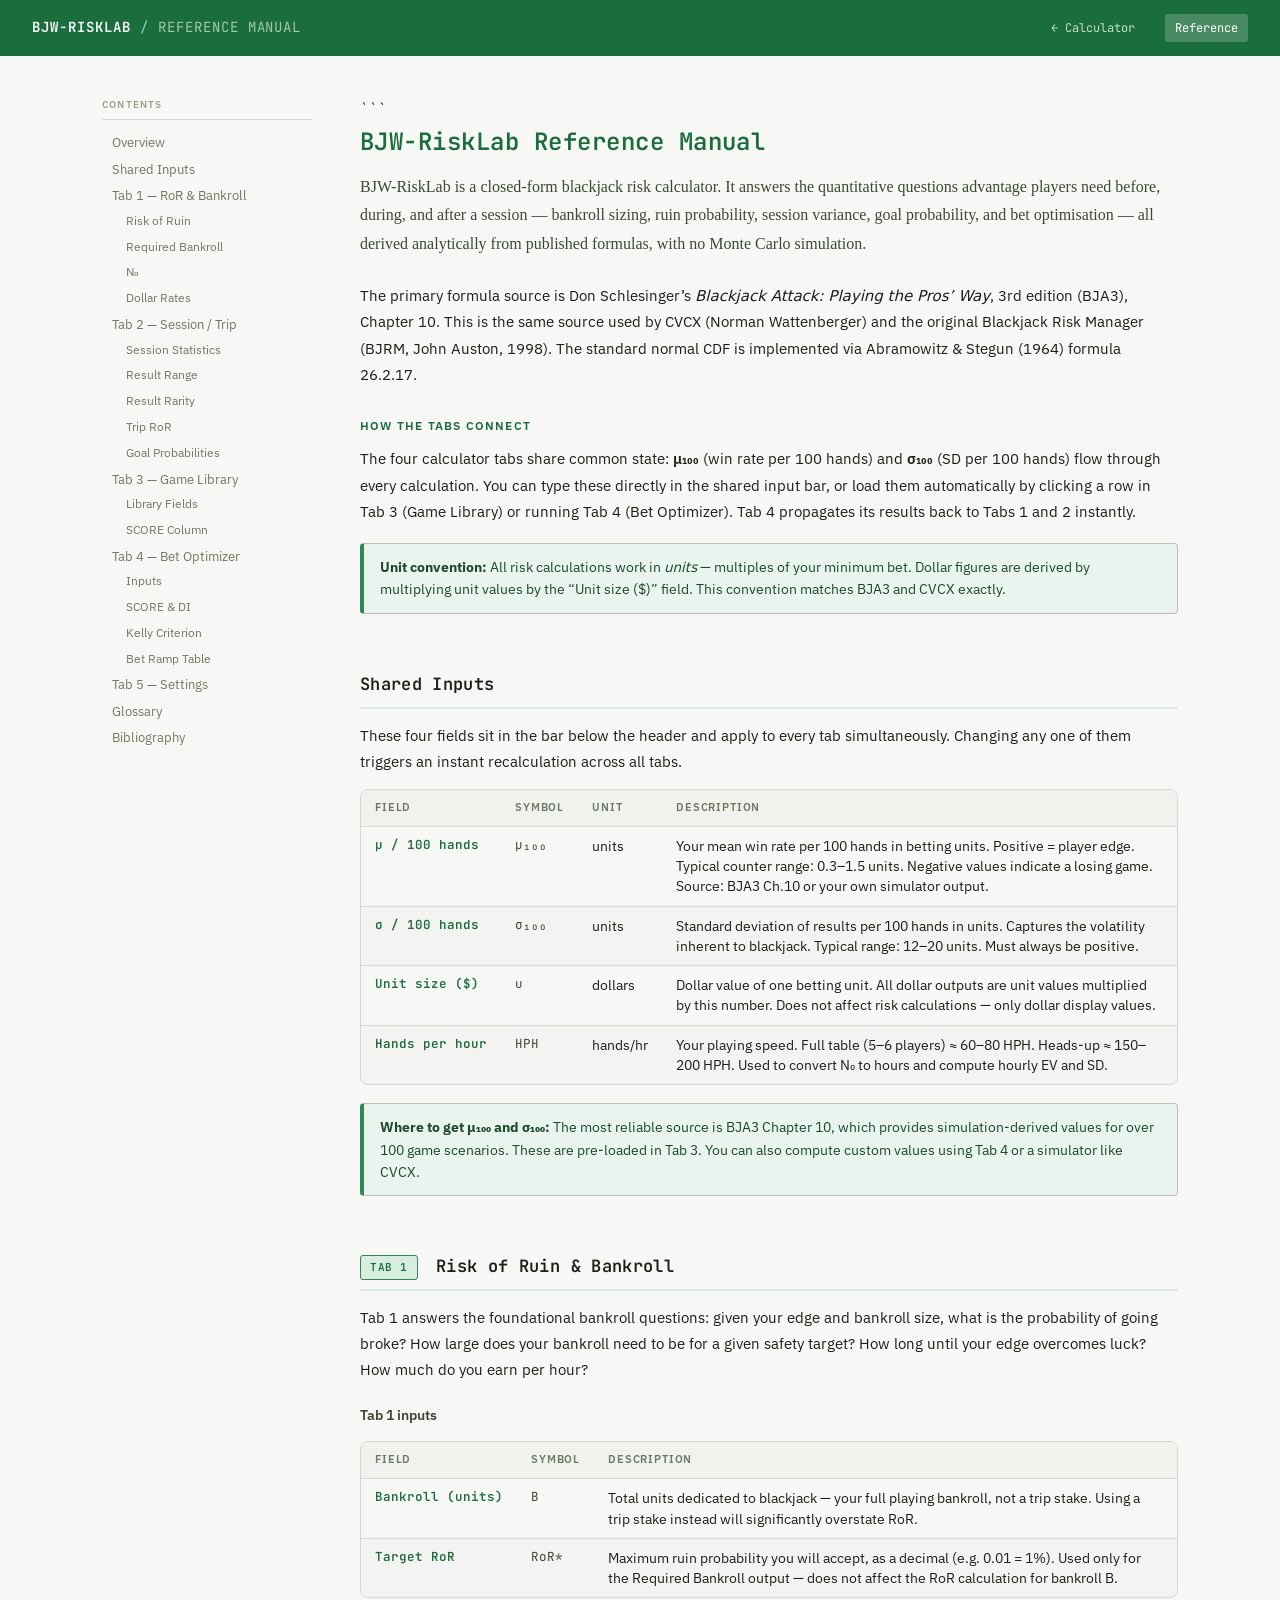
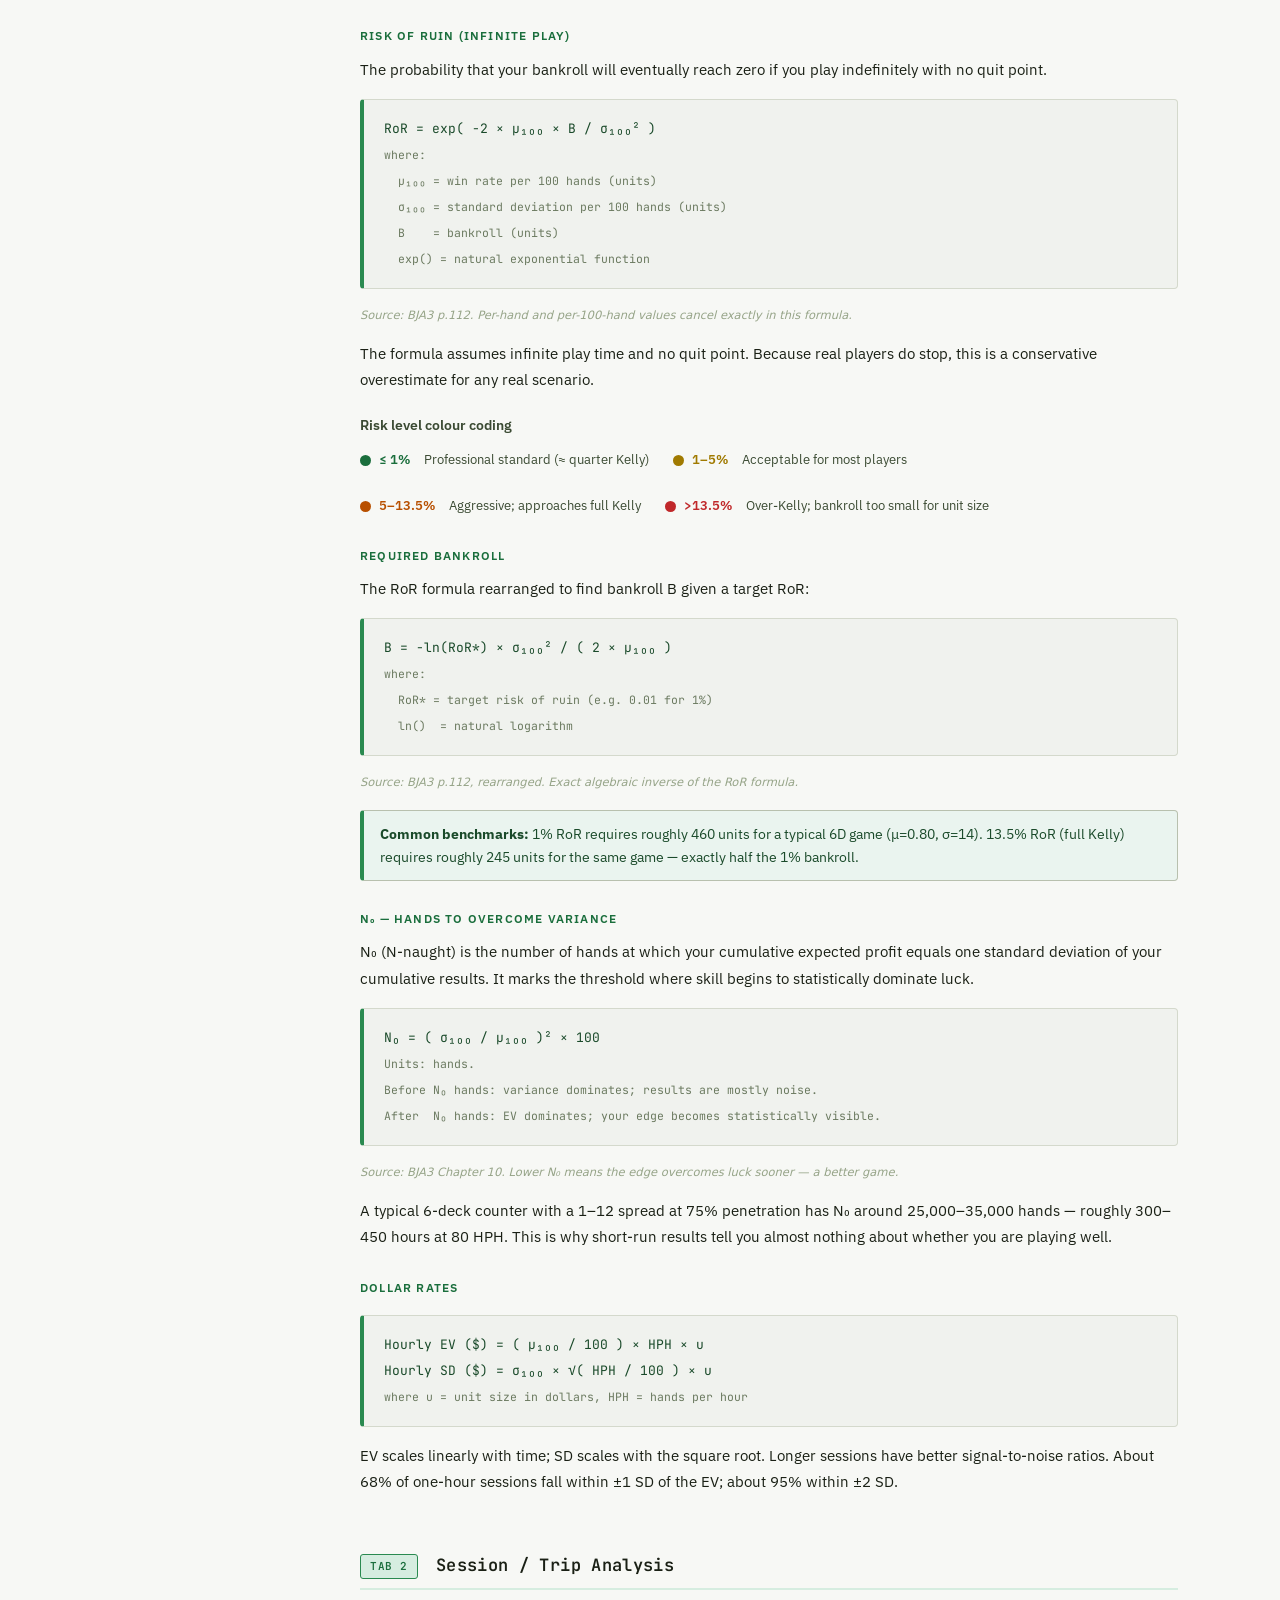
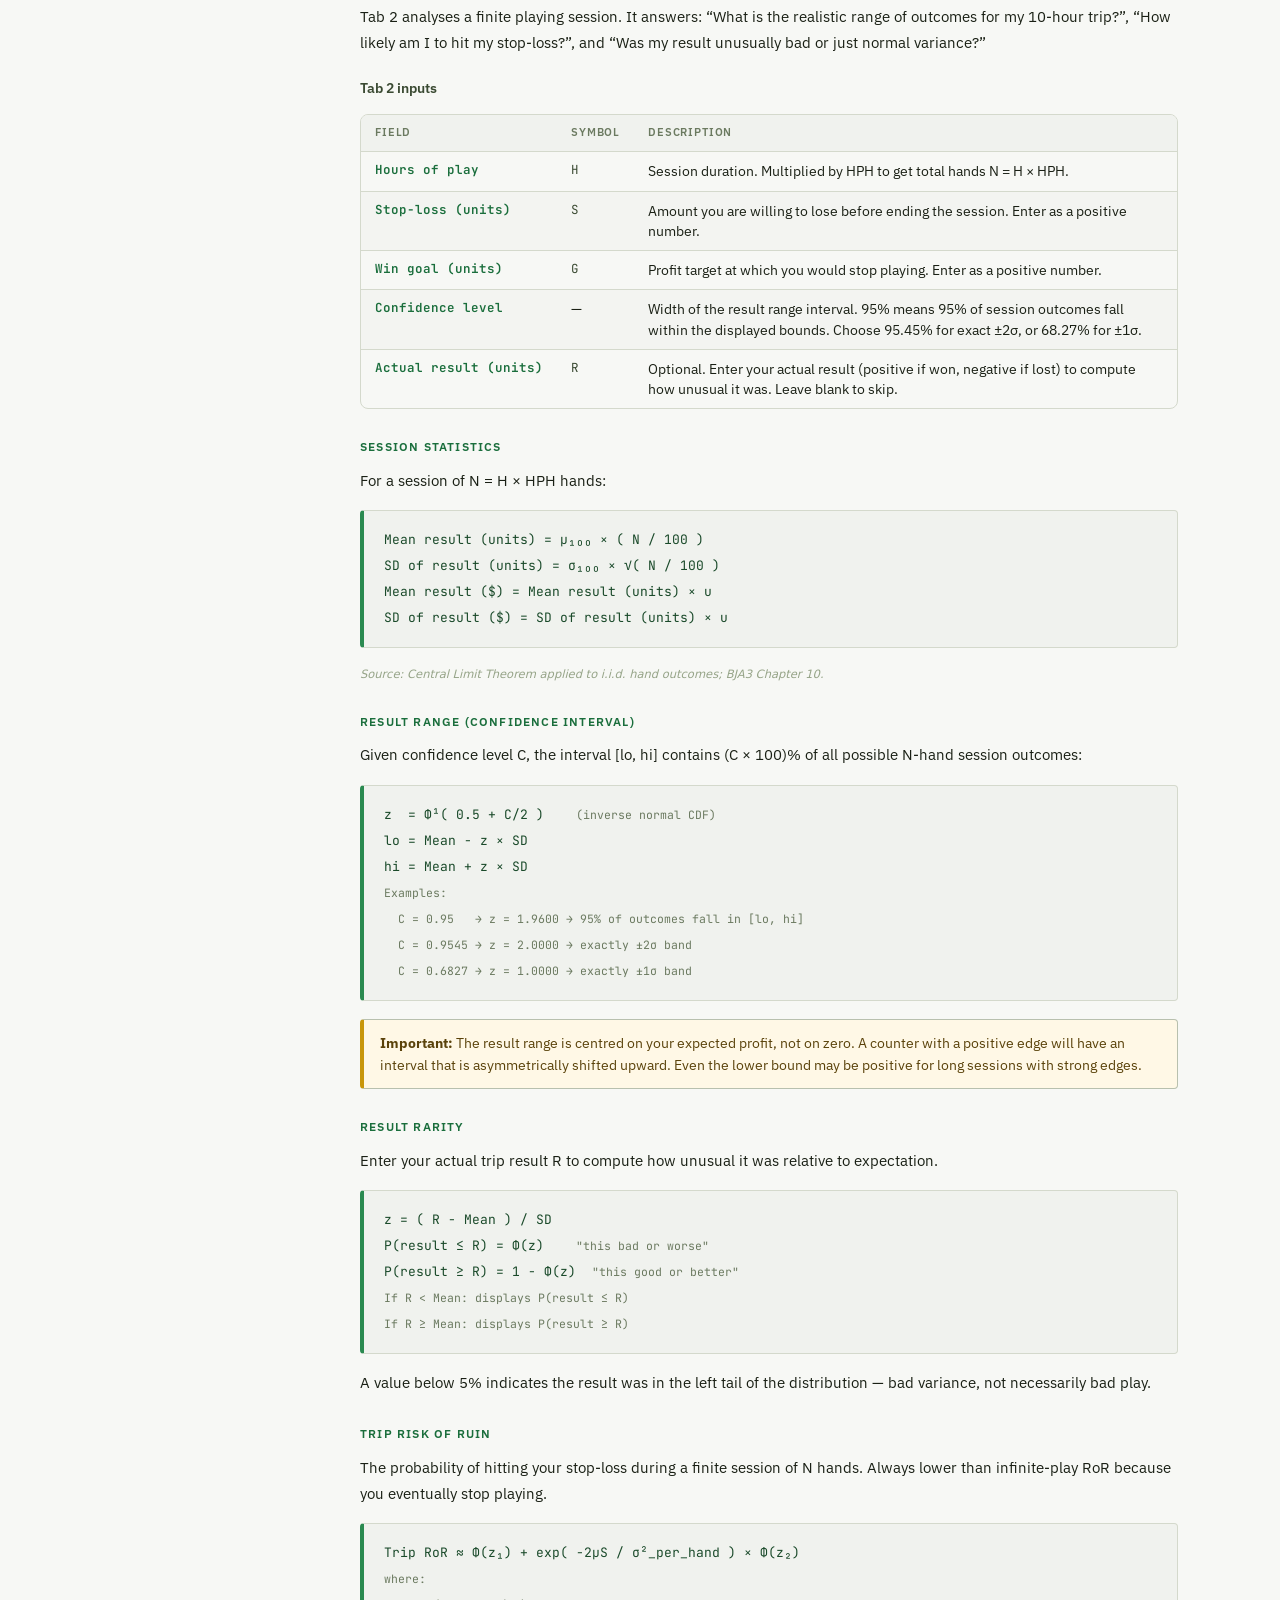
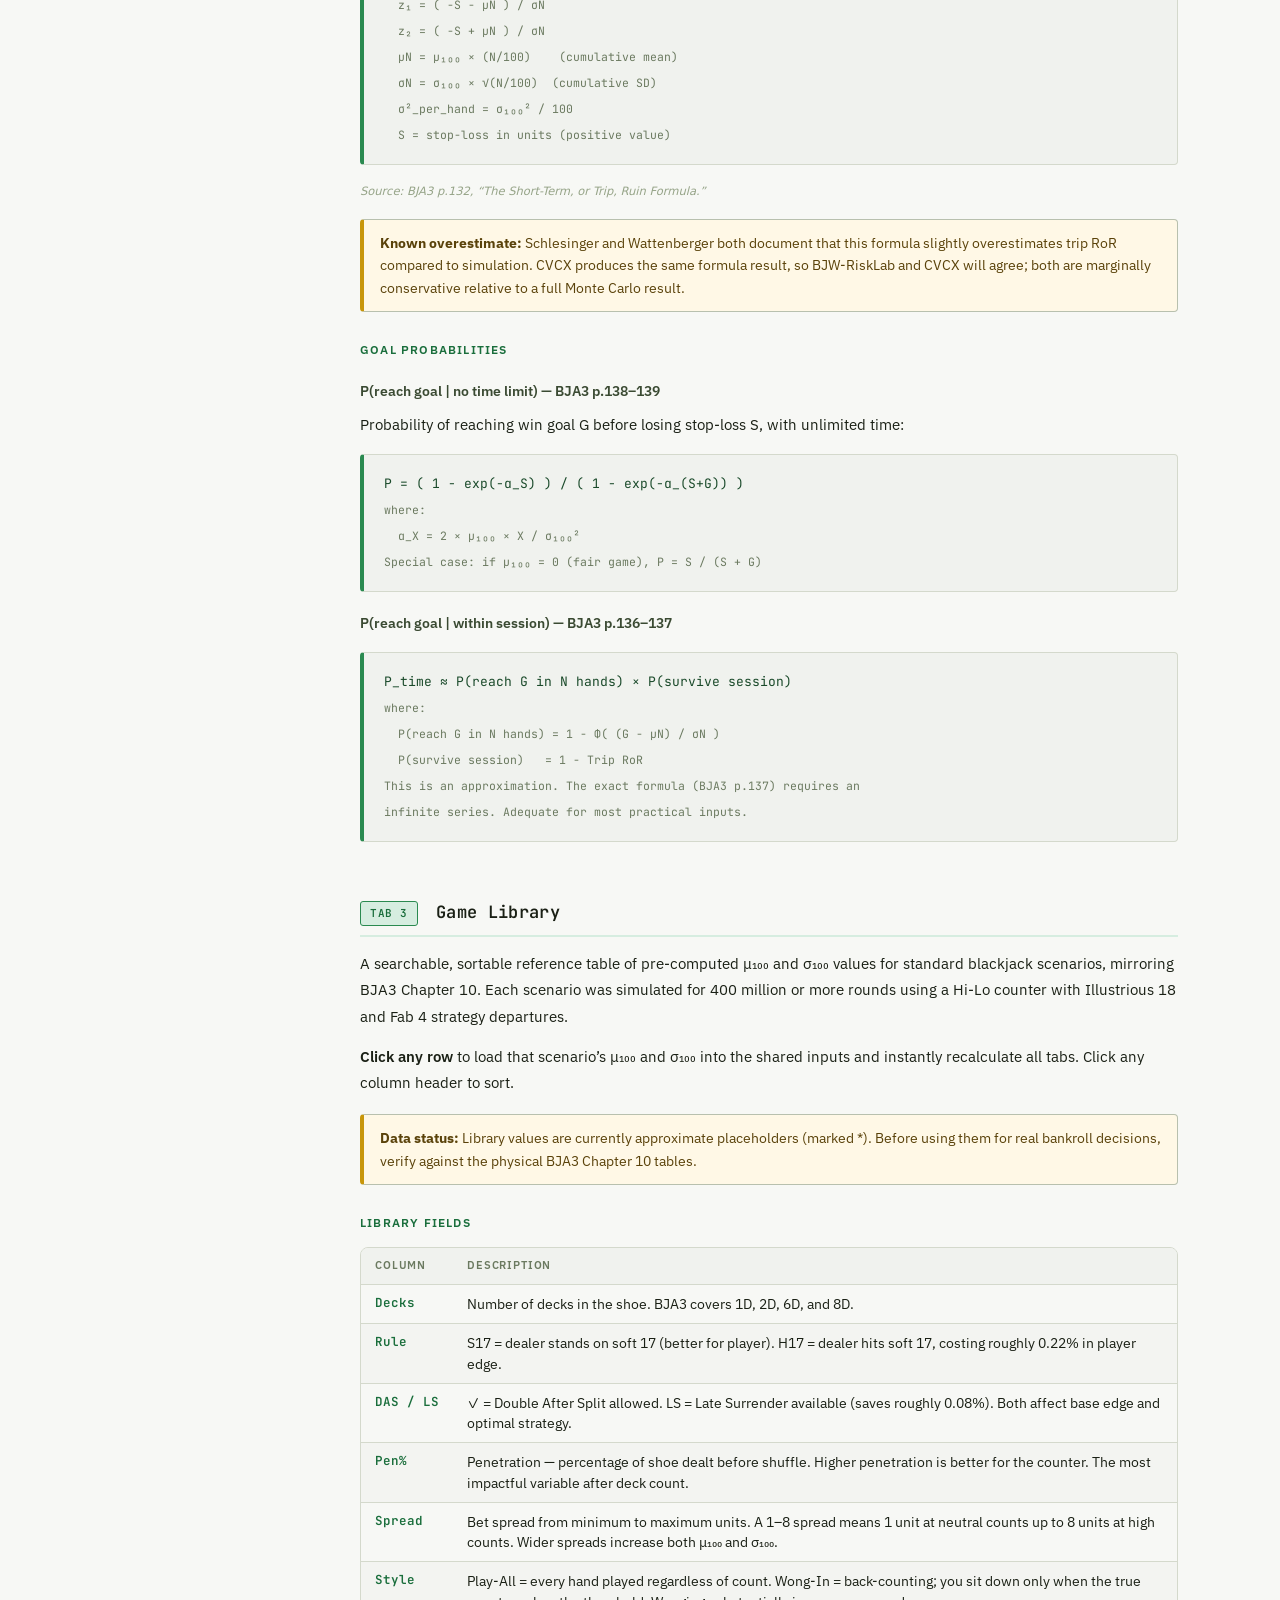
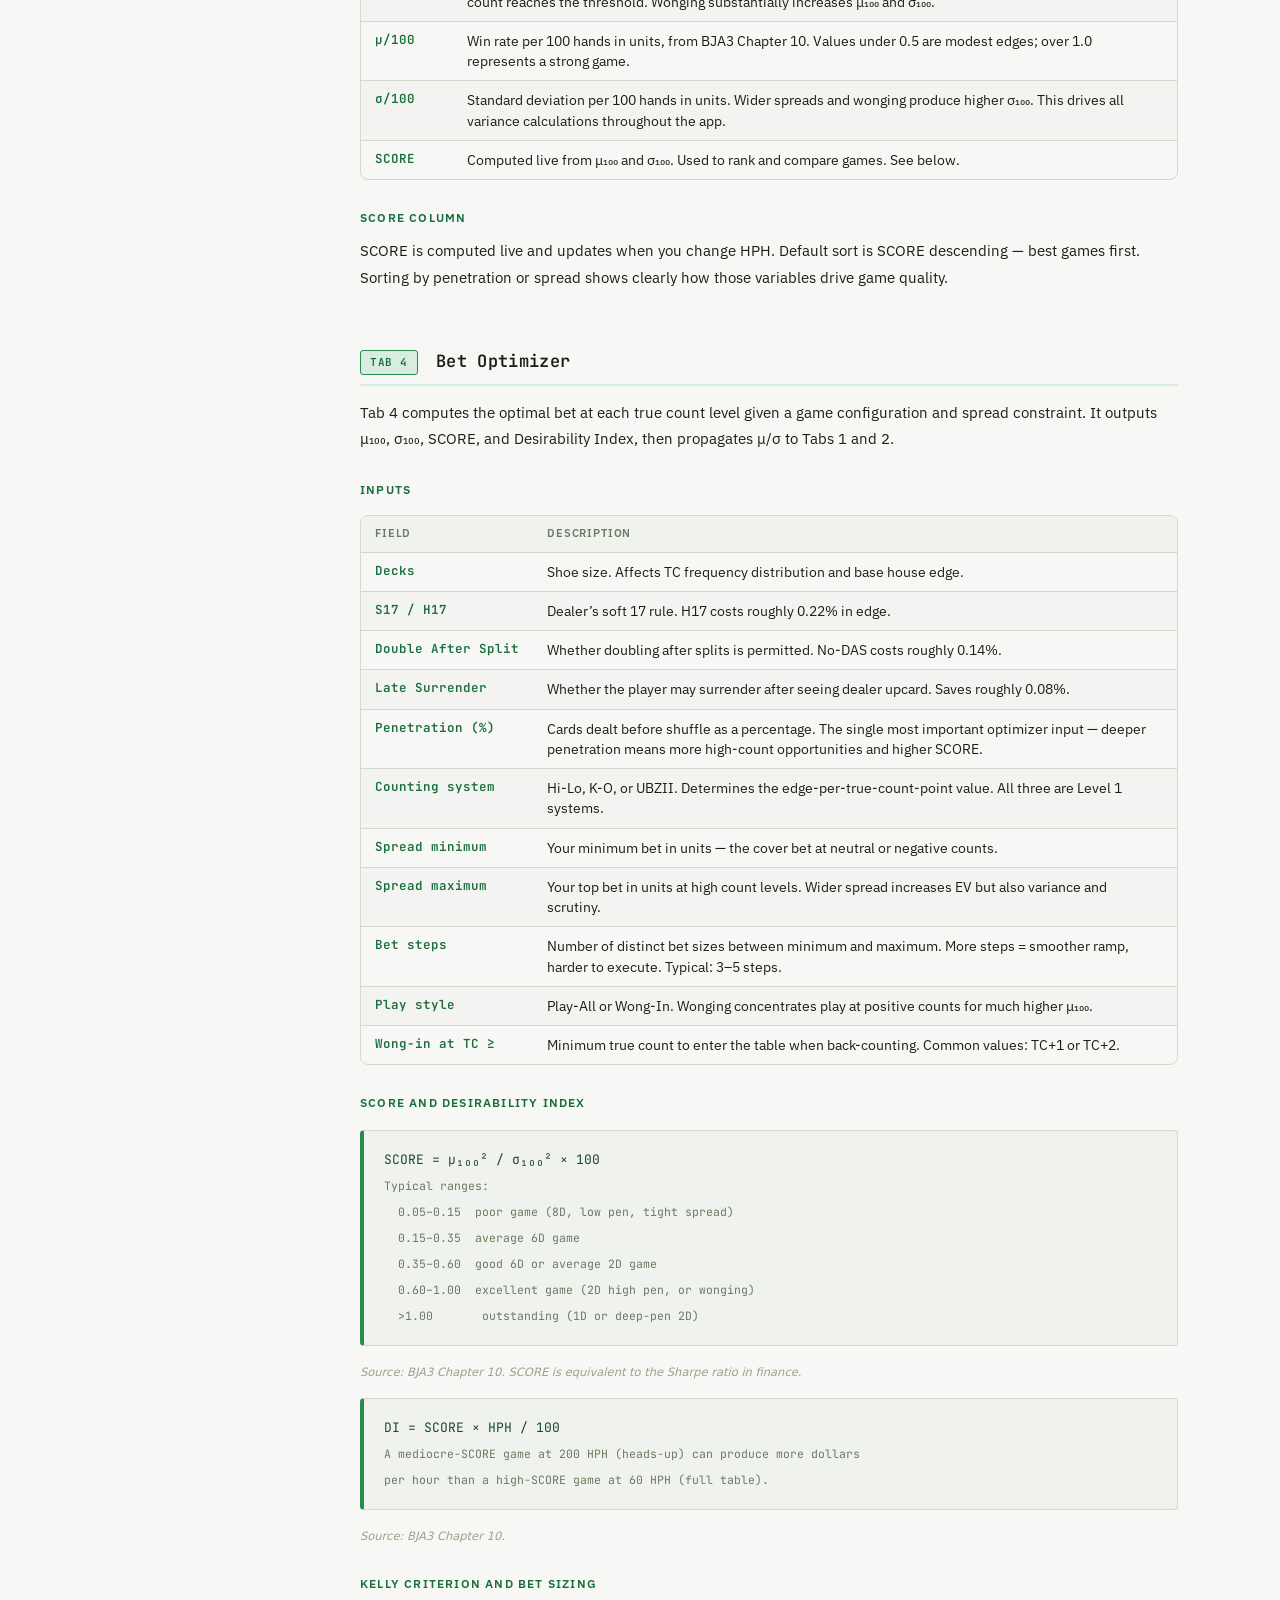
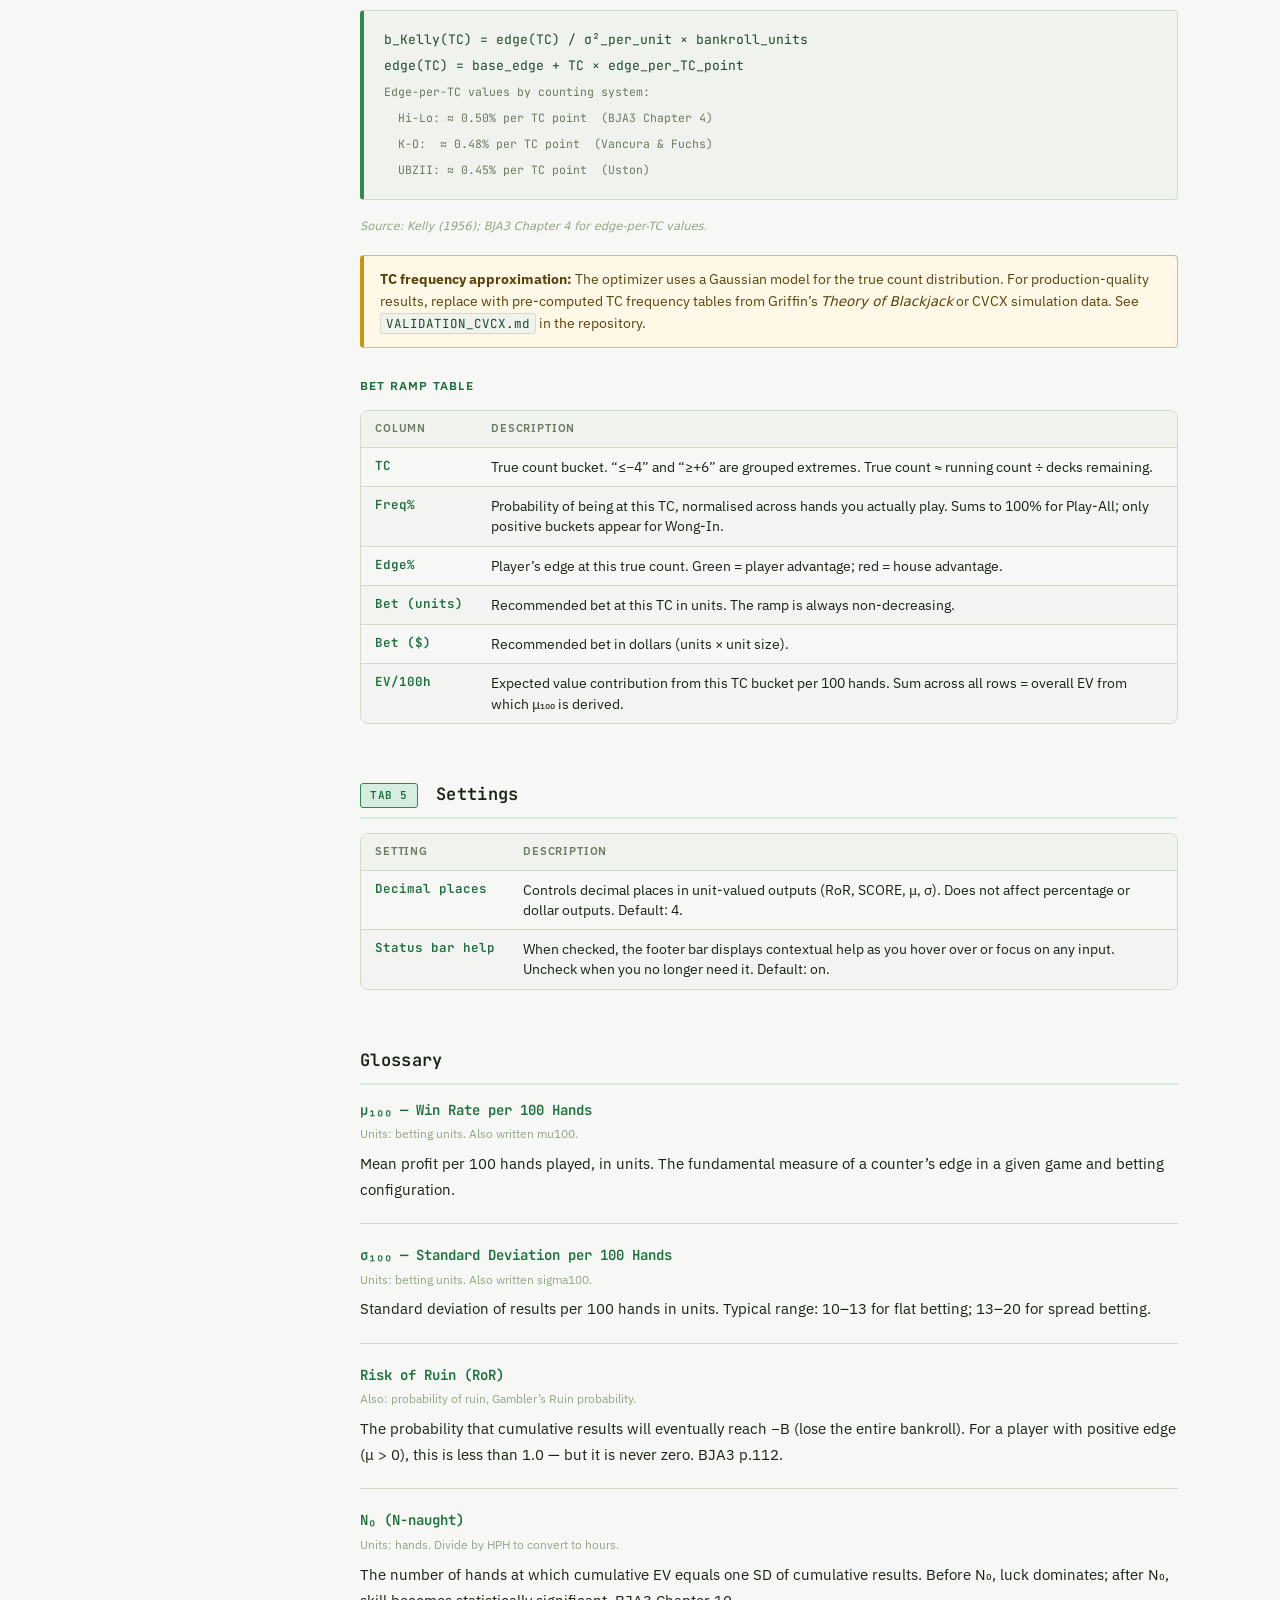
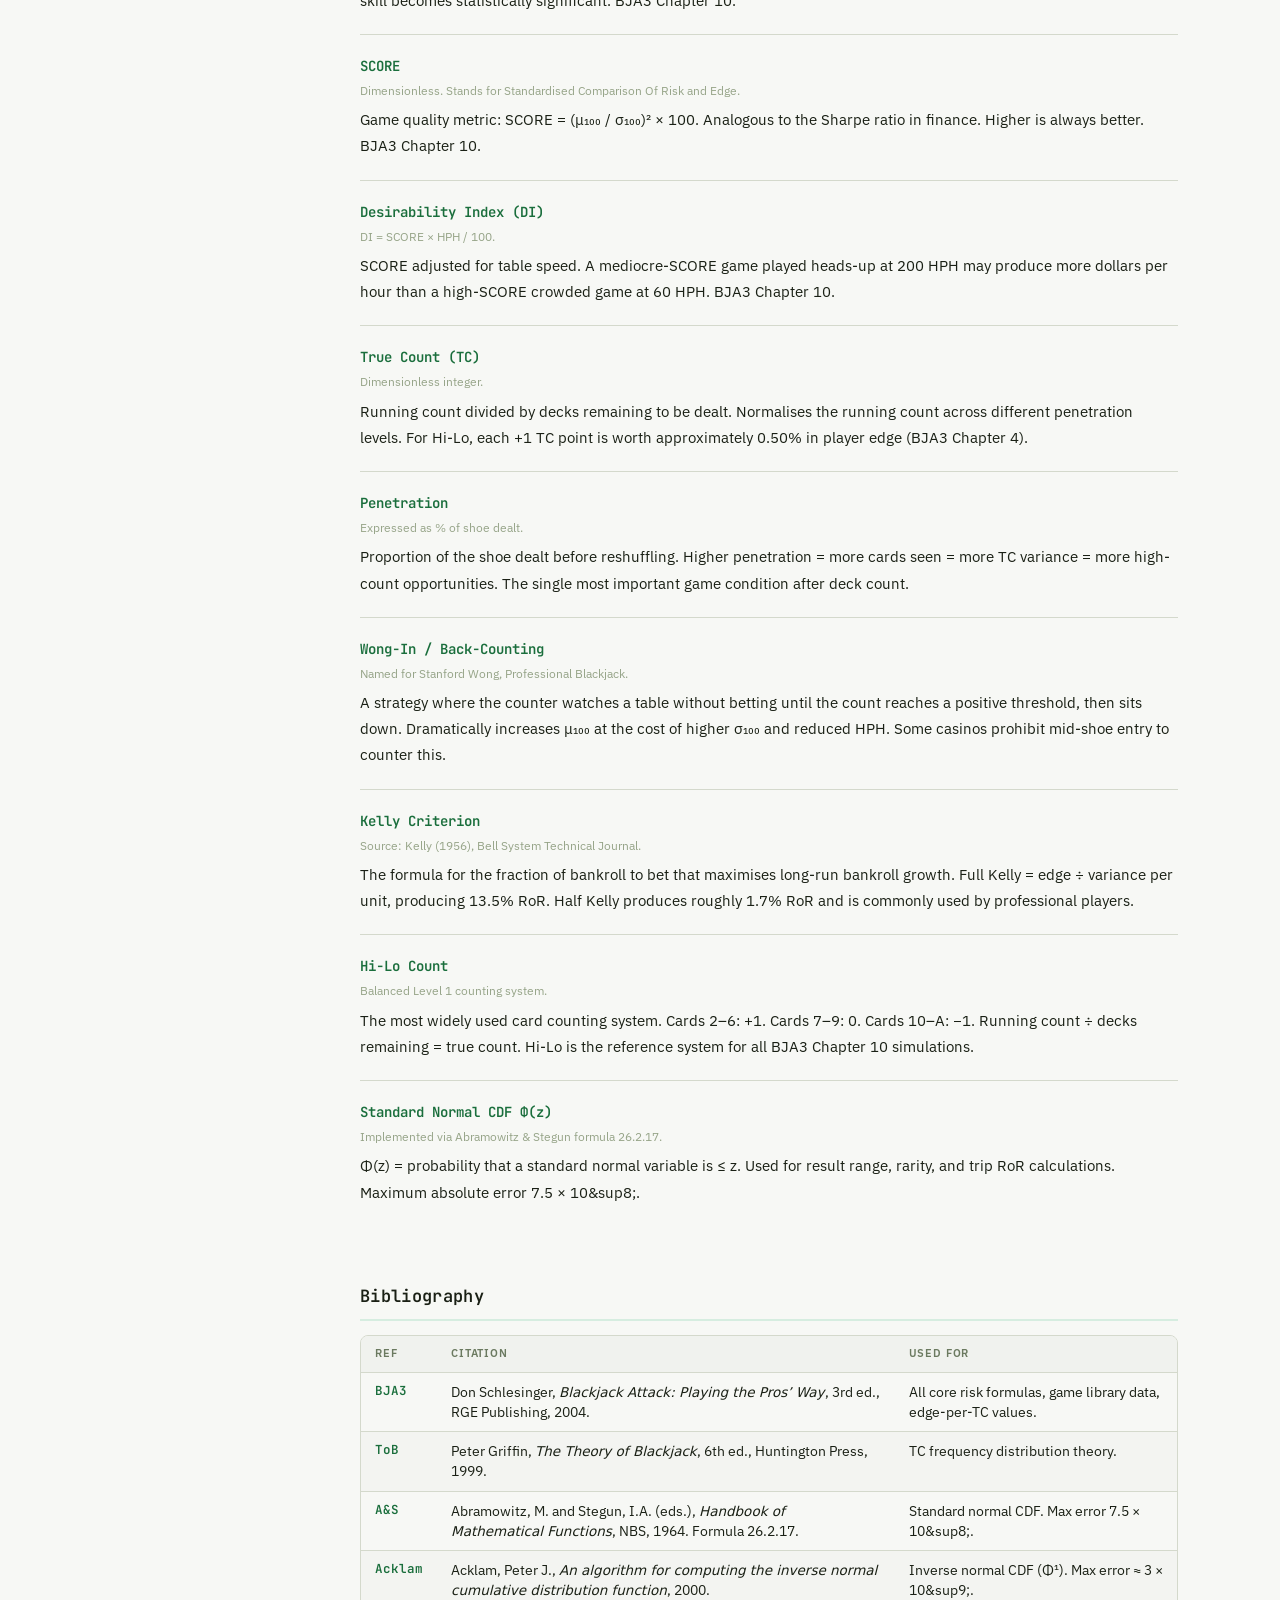
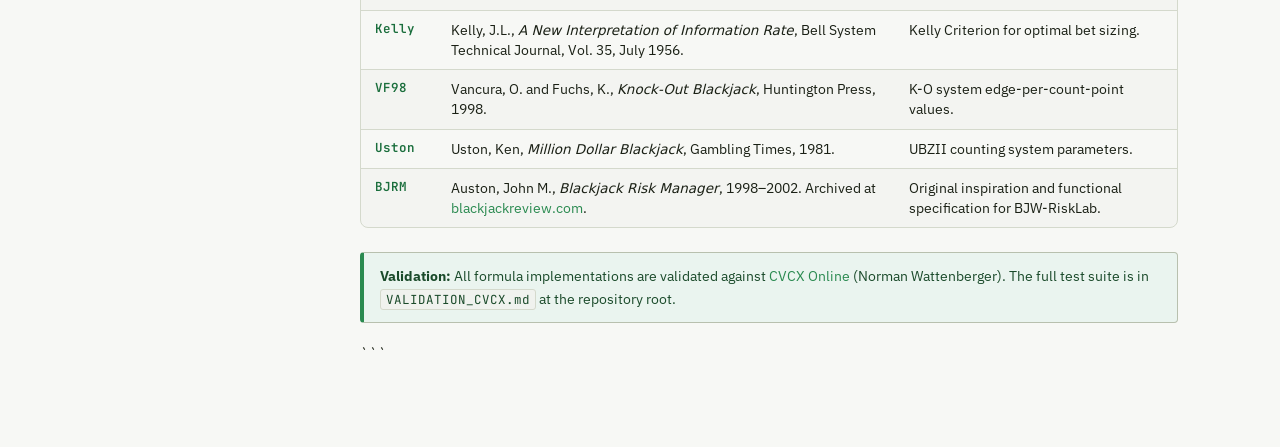
==== commit 29fbc159: "Add files via upload" ====
--- a/help.html
+++ b/help.html
@@ -4,342 +4,38 @@
 <head>
 <meta charset="UTF-8">
 <meta name="viewport" content="width=device-width, initial-scale=1.0">
-<title>BJW-RiskLab — Reference Manual</title>
+<title>BJW-RiskLab &mdash; Reference Manual</title>
 <link rel="preconnect" href="https://fonts.googleapis.com">
 <link rel="preconnect" href="https://fonts.gstatic.com" crossorigin>
 <link href="https://fonts.googleapis.com/css2?family=JetBrains+Mono:wght@400;600&family=IBM+Plex+Sans:ital,wght@0,400;0,500;0,600;1,400&family=IBM+Plex+Serif:ital,wght@0,400;1,400&display=swap" rel="stylesheet">
-<style>
-/* ── Design: light, high-contrast, legible at any screen size ── */
-:root {
-  --bg:        #f7f8f5;
-  --bg-s:      #ffffff;
-  --bg-code:   #f0f2ee;
-  --bg-toc:    #f0f2ee;
-  --brd:       #d4d9cc;
-  --brd-s:     #b8c0ae;
-
-–tx:        #1a2015;   /* near-black body text */
-–tx-sub:    #3a4a32;   /* slightly lighter for secondary text */
-–tx-dim:    #6b7a60;   /* captions, labels */
-–tx-muted:  #96a488;   /* very light labels */
-
-–acc:       #1a6e3c;   /* dark green — only for headings & accents */
-–acc-mid:   #2a8a50;   /* mid green — links */
-–acc-light: #d6ede0;   /* light green — highlights */
-
-–code-tx:   #1a4a2a;   /* dark green for code/formula text */
-–code-brd:  #2a8a50;   /* left border on formula blocks */
-
-–safe:      #1a6e3c;
-–warn-bg:   #fff8e6;
-–warn-brd:  #c8960a;
-–warn-tx:   #5a420a;
-–info-bg:   #eaf4ef;
-–info-brd:  #2a8a50;
-–info-tx:   #1a4a2a;
-
-–fmono: ‘JetBrains Mono’, ‘Courier New’, monospace;
-–fui:   ‘IBM Plex Sans’, ‘Segoe UI’, system-ui, sans-serif;
-–fserif:‘IBM Plex Serif’, Georgia, serif;
-
-–r:  4px;
-–rl: 8px;
-}
-
-*, *::before, *::after { box-sizing: border-box; margin: 0; padding: 0; }
-html { font-size: 15px; scroll-behavior: smooth; }
-
-body {
-background: var(–bg);
-color: var(–tx);
-font-family: var(–fui);
-font-size: 15px;
-line-height: 1.7;
-}
-
-/* ── Header ── */
-.hdr {
-display: flex;
-align-items: center;
-gap: 16px;
-padding: 14px 32px;
-background: var(–acc);
-position: sticky;
-top: 0;
-z-index: 100;
-}
-.logo {
-font-family: var(–fmono);
-font-weight: 600;
-font-size: 14px;
-color: #ffffff;
-letter-spacing: .07em;
-text-transform: uppercase;
-}
-.logo span { color: rgba(255,255,255,0.6); font-weight: 400; }
-.hdr-links {
-margin-left: auto;
-display: flex;
-gap: 20px;
-font-size: 12px;
-font-family: var(–fmono);
-}
-.hdr-links a {
-color: rgba(255,255,255,0.75);
-text-decoration: none;
-padding: 4px 10px;
-border-radius: 3px;
-transition: background .15s, color .15s;
-}
-.hdr-links a:hover { background: rgba(255,255,255,.15); color: #fff; }
-.hdr-links a.here { background: rgba(255,255,255,.2); color: #fff; }
-
-/* ── Page layout ── */
-.page {
-display: flex;
-max-width: 1140px;
-margin: 0 auto;
-padding: 40px 32px 80px;
-gap: 48px;
-}
-@media (max-width: 860px) {
-.page { flex-direction: column; padding: 24px 18px 60px; }
-}
-
-/* ── Sidebar TOC ── */
-.toc {
-width: 210px;
-flex-shrink: 0;
-position: sticky;
-top: 68px;
-max-height: calc(100vh - 90px);
-overflow-y: auto;
-align-self: flex-start;
-}
-.toc-title {
-font-size: 10px;
-font-weight: 600;
-letter-spacing: .12em;
-text-transform: uppercase;
-color: var(–tx-muted);
-margin-bottom: 10px;
-padding-bottom: 6px;
-border-bottom: 1px solid var(–brd);
-}
-.toc ul { list-style: none; }
-.toc li { margin-bottom: 1px; }
-.toc a {
-display: block;
-font-size: 12.5px;
-color: var(–tx-dim);
-text-decoration: none;
-padding: 4px 8px;
-border-radius: var(–r);
-border-left: 2px solid transparent;
-transition: all .12s;
-line-height: 1.4;
-}
-.toc a:hover { color: var(–tx); background: var(–bg-toc); }
-.toc a.active { color: var(–acc); border-left-color: var(–acc); background: var(–acc-light); font-weight: 500; }
-.toc .sub { padding-left: 14px; }
-.toc .sub a { font-size: 12px; }
-@media (max-width: 860px) { .toc { width: 100%; position: static; max-height: none; } }
-
-/* ── Main content ── */
-.content { flex: 1; min-width: 0; }
-
-/* ── Typography ── */
-h1 {
-font-family: var(–fmono);
-font-size: 24px;
-font-weight: 600;
-color: var(–acc);
-letter-spacing: .02em;
-margin-bottom: 10px;
-}
-h2 {
-font-family: var(–fmono);
-font-size: 17px;
-font-weight: 600;
-color: var(–tx);
-letter-spacing: .02em;
-margin: 48px 0 14px;
-padding-bottom: 8px;
-border-bottom: 2px solid var(–acc-light);
-}
-h2:first-of-type { margin-top: 0; }
-h3 {
-font-size: 12px;
-font-weight: 600;
-color: var(–acc);
-letter-spacing: .1em;
-text-transform: uppercase;
-margin: 28px 0 10px;
-}
-h4 {
-font-size: 14px;
-font-weight: 600;
-color: var(–tx-sub);
-margin: 20px 0 8px;
-}
-p {
-color: var(–tx);
-margin-bottom: 14px;
-line-height: 1.75;
-}
-p:last-child { margin-bottom: 0; }
-.lead {
-font-family: var(–fserif);
-font-size: 16px;
-color: var(–tx-sub);
-line-height: 1.8;
-margin-bottom: 24px;
-}
-a { color: var(–acc-mid); text-decoration: none; }
-a:hover { text-decoration: underline; }
-strong { color: var(–tx); font-weight: 600; }
-em { font-style: italic; }
-code {
-font-family: var(–fmono);
-font-size: 12.5px;
-color: var(–code-tx);
-background: var(–bg-code);
-border: 1px solid var(–brd);
-border-radius: 3px;
-padding: 1px 5px;
-}
-
-/* ── Formula blocks ── */
-.formula {
-background: var(–bg-code);
-border: 1px solid var(–brd);
-border-left: 4px solid var(–code-brd);
-border-radius: var(–r);
-padding: 16px 20px;
-margin: 16px 0;
-font-family: var(–fmono);
-font-size: 13px;
-color: var(–code-tx);
-line-height: 1.9;
-overflow-x: auto;
-white-space: pre;
-}
-.formula .c { color: var(–tx-dim); font-size: 11.5px; }
-
-/* ── Tables ── */
-.tbl-wrap { overflow-x: auto; margin: 14px 0; border-radius: var(–rl); border: 1px solid var(–brd); }
-table { width: 100%; border-collapse: collapse; font-size: 13.5px; }
-thead tr { background: var(–bg-toc); }
-th {
-font-size: 10.5px;
-font-weight: 600;
-letter-spacing: .08em;
-text-transform: uppercase;
-color: var(–tx-dim);
-padding: 9px 14px;
-text-align: left;
-border-bottom: 1px solid var(–brd);
-white-space: nowrap;
-}
-td {
-padding: 9px 14px;
-border-bottom: 1px solid var(–brd);
-vertical-align: top;
-color: var(–tx);
-line-height: 1.5;
-}
-tr:last-child td { border-bottom: none; }
-tbody tr:nth-child(even) { background: rgba(0,0,0,.015); }
-.fn { font-family: var(–fmono); font-size: 12.5px; color: var(–acc); white-space: nowrap; font-weight: 600; }
-.sym { font-family: var(–fmono); font-size: 12.5px; color: var(–tx-sub); white-space: nowrap; }
-
-/* ── Callout boxes ── */
-.callout {
-border: 1px solid var(–brd-s);
-border-left: 4px solid var(–brd-s);
-border-radius: var(–r);
-padding: 12px 16px;
-margin: 18px 0;
-font-size: 13.5px;
-line-height: 1.65;
-color: var(–tx-sub);
-}
-.callout.info  { background: var(–info-bg);  border-left-color: var(–info-brd);  color: var(–info-tx); }
-.callout.warn  { background: var(–warn-bg);  border-left-color: var(–warn-brd);  color: var(–warn-tx); }
-.callout strong { color: inherit; font-weight: 700; }
-
-/* ── Tab label pill ── */
-.tab-pill {
-display: inline-block;
-font-family: var(–fmono);
-font-size: 11px;
-font-weight: 600;
-letter-spacing: .05em;
-text-transform: uppercase;
-padding: 2px 9px;
-border-radius: 3px;
-background: var(–acc-light);
-border: 1px solid var(–code-brd);
-color: var(–acc);
-margin-right: 8px;
-vertical-align: middle;
-}
-
-/* ── Source citation line ── */
-.src { font-size: 11.5px; color: var(–tx-muted); font-style: italic; margin-top: 4px; margin-bottom: 16px; }
-
-/* ── Risk color legend ── */
-.color-row { display: flex; gap: 24px; flex-wrap: wrap; margin: 12px 0; }
-.color-chip { display: flex; align-items: center; gap: 8px; font-size: 13px; color: var(–tx-sub); }
-.chip-dot { width: 11px; height: 11px; border-radius: 50%; flex-shrink: 0; }
-
-/* ── Glossary ── */
-.glossary-item { margin-bottom: 20px; padding-bottom: 20px; border-bottom: 1px solid var(–brd); }
-.glossary-item:last-child { border-bottom: none; }
-.gterm { font-family: var(–fmono); font-size: 14px; color: var(–acc); font-weight: 600; margin-bottom: 2px; }
-.gsym  { font-size: 12px; color: var(–tx-muted); margin-bottom: 6px; }
-
-/* ── Section spacing ── */
-.section { margin-bottom: 56px; }
-.section:last-child { margin-bottom: 0; }
-
-/* ── Scrollbar ── */
-::-webkit-scrollbar { width: 5px; height: 5px; }
-::-webkit-scrollbar-track { background: var(–bg); }
-::-webkit-scrollbar-thumb { background: var(–brd-s); border-radius: 3px; }
-</style>
-
+<link rel="stylesheet" href="help.css">
 </head>
 <body>
 
 <header class="hdr">
   <div class="logo">BJW&#x2011;RiskLab<span> / Reference Manual</span></div>
   <nav class="hdr-links">
-    <a href="index.html">← Calculator</a>
+    <a href="index.html">&larr; Calculator</a>
     <a href="help.html" class="here">Reference</a>
   </nav>
 </header>
 
 <div class="page">
-
-  <!-- ── Sidebar TOC ── -->
 
   <aside class="toc">
     <div class="toc-title">Contents</div>
     <ul>
       <li><a href="#overview">Overview</a></li>
       <li><a href="#shared">Shared Inputs</a></li>
-      <li>
-        <a href="#tab1">Tab 1 — RoR &amp; Bankroll</a>
+      <li><a href="#tab1">Tab 1 &mdash; RoR &amp; Bankroll</a>
         <ul class="sub">
           <li><a href="#ror">Risk of Ruin</a></li>
           <li><a href="#reqb">Required Bankroll</a></li>
-          <li><a href="#n0">N₀</a></li>
+          <li><a href="#n0">N&#x2080;</a></li>
           <li><a href="#dollar">Dollar Rates</a></li>
         </ul>
       </li>
-      <li>
-        <a href="#tab2">Tab 2 — Session / Trip</a>
+      <li><a href="#tab2">Tab 2 &mdash; Session / Trip</a>
         <ul class="sub">
           <li><a href="#sess">Session Statistics</a></li>
           <li><a href="#range">Result Range</a></li>
@@ -348,15 +44,13 @@
           <li><a href="#goals">Goal Probabilities</a></li>
         </ul>
       </li>
-      <li>
-        <a href="#tab3">Tab 3 — Game Library</a>
+      <li><a href="#tab3">Tab 3 &mdash; Game Library</a>
         <ul class="sub">
           <li><a href="#libfields">Library Fields</a></li>
           <li><a href="#libscore">SCORE Column</a></li>
         </ul>
       </li>
-      <li>
-        <a href="#tab4">Tab 4 — Bet Optimizer</a>
+      <li><a href="#tab4">Tab 4 &mdash; Bet Optimizer</a>
         <ul class="sub">
           <li><a href="#optinputs">Inputs</a></li>
           <li><a href="#scoredi">SCORE &amp; DI</a></li>
@@ -364,379 +58,211 @@
           <li><a href="#ramp">Bet Ramp Table</a></li>
         </ul>
       </li>
-      <li><a href="#tab5">Tab 5 — Settings</a></li>
+      <li><a href="#tab5">Tab 5 &mdash; Settings</a></li>
       <li><a href="#glossary">Glossary</a></li>
       <li><a href="#biblio">Bibliography</a></li>
     </ul>
   </aside>
 
-  <!-- ── Main Content ── -->
-
   <main class="content">
 
 ```
-<!-- OVERVIEW -->
 <section class="section" id="overview">
   <h1>BJW-RiskLab Reference Manual</h1>
-  <p class="lead">
-    BJW-RiskLab is a closed-form blackjack risk calculator. It answers the quantitative
-    questions advantage players need before, during, and after a session — bankroll
-    sizing, ruin probability, session variance, goal probability, and bet optimisation —
-    all derived analytically from published formulas, with no Monte Carlo simulation.
-  </p>
-  <p>
-    The primary formula source is Don Schlesinger's <em>Blackjack Attack: Playing the
-    Pros' Way</em>, 3rd edition (BJA3), Chapter 10. This is the same source used by
-    CVCX (Norman Wattenberger) and the original Blackjack Risk Manager (BJRM, John
-    Auston, 1998). The standard normal CDF is implemented via Abramowitz &amp; Stegun
-    (1964) formula 26.2.17.
-  </p>
-
+  <p class="lead">BJW-RiskLab is a closed-form blackjack risk calculator. It answers the quantitative questions advantage players need before, during, and after a session &mdash; bankroll sizing, ruin probability, session variance, goal probability, and bet optimisation &mdash; all derived analytically from published formulas, with no Monte Carlo simulation.</p>
+  <p>The primary formula source is Don Schlesinger&rsquo;s <em>Blackjack Attack: Playing the Pros&rsquo; Way</em>, 3rd edition (BJA3), Chapter 10. This is the same source used by CVCX (Norman Wattenberger) and the original Blackjack Risk Manager (BJRM, John Auston, 1998). The standard normal CDF is implemented via Abramowitz &amp; Stegun (1964) formula 26.2.17.</p>
   <h3>How the tabs connect</h3>
-  <p>
-    The four calculator tabs share common state: <strong>μ₁₀₀</strong> (win rate per
-    100 hands) and <strong>σ₁₀₀</strong> (SD per 100 hands) flow through every
-    calculation. You can type these directly in the shared input bar, or load them
-    automatically by clicking a row in Tab 3 (Game Library) or running Tab 4 (Bet
-    Optimizer). Tab 4 propagates its results back to Tabs 1 and 2 instantly.
-  </p>
-
-  <div class="callout info">
-    <strong>Unit convention:</strong> All risk calculations work in <em>units</em> —
-    multiples of your minimum bet. Dollar figures are derived by multiplying unit
-    values by the "Unit size ($)" field. This convention matches BJA3 and CVCX exactly.
-  </div>
-</section>
-
-<!-- SHARED INPUTS -->
+  <p>The four calculator tabs share common state: <strong>&mu;&#x2081;&#x2080;&#x2080;</strong> (win rate per 100 hands) and <strong>&sigma;&#x2081;&#x2080;&#x2080;</strong> (SD per 100 hands) flow through every calculation. You can type these directly in the shared input bar, or load them automatically by clicking a row in Tab 3 (Game Library) or running Tab 4 (Bet Optimizer). Tab 4 propagates its results back to Tabs 1 and 2 instantly.</p>
+  <div class="callout info"><strong>Unit convention:</strong> All risk calculations work in <em>units</em> &mdash; multiples of your minimum bet. Dollar figures are derived by multiplying unit values by the &ldquo;Unit size ($)&rdquo; field. This convention matches BJA3 and CVCX exactly.</div>
+</section>
+
 <section class="section" id="shared">
   <h2>Shared Inputs</h2>
-  <p>
-    These four fields sit in the bar below the header and apply to every tab
-    simultaneously. Changing any one of them triggers an instant recalculation
-    across all tabs.
-  </p>
+  <p>These four fields sit in the bar below the header and apply to every tab simultaneously. Changing any one of them triggers an instant recalculation across all tabs.</p>
   <div class="tbl-wrap">
     <table>
       <thead><tr><th>Field</th><th>Symbol</th><th>Unit</th><th>Description</th></tr></thead>
       <tbody>
-        <tr>
-          <td class="fn">μ / 100 hands</td>
-          <td class="sym">μ₁₀₀</td>
-          <td>units</td>
-          <td>Your mean win rate per 100 hands in betting units. Positive = player edge. Typical card counter range: 0.3–1.5 units. Negative values indicate a losing game — the app clamps RoR to 100% and shows a warning. Source: BJA3 Ch.10 simulation data or your own simulator output.</td>
-        </tr>
-        <tr>
-          <td class="fn">σ / 100 hands</td>
-          <td class="sym">σ₁₀₀</td>
-          <td>units</td>
-          <td>Standard deviation of results per 100 hands in units. Captures the inherent volatility of blackjack — the luck component that dominates EV in the short run. Typical range: 12–20 units depending on spread. Must always be positive.</td>
-        </tr>
-        <tr>
-          <td class="fn">Unit size ($)</td>
-          <td class="sym">u</td>
-          <td>dollars</td>
-          <td>Dollar value of one betting unit. All dollar outputs are unit values × this number. If your minimum bet is $25, set this to 25. Does not affect risk calculations — only dollar display values.</td>
-        </tr>
-        <tr>
-          <td class="fn">Hands per hour</td>
-          <td class="sym">HPH</td>
-          <td>hands/hr</td>
-          <td>Your playing speed. Full table (5–6 players) ≈ 60–80 HPH. Heads-up ≈ 150–200 HPH. Used to convert N₀ from hands to hours, and to compute hourly EV and SD.</td>
-        </tr>
-      </tbody>
-    </table>
-  </div>
-  <div class="callout info">
-    <strong>Where to get μ₁₀₀ and σ₁₀₀:</strong> The most reliable source is BJA3
-    Chapter 10, which provides simulation-derived values for over 100 game scenarios.
-    These are pre-loaded in Tab 3. You can also compute custom values using Tab 4 or
-    a simulator like CVCX.
-  </div>
-</section>
-
-<!-- TAB 1 -->
+        <tr><td class="fn">&mu; / 100 hands</td><td class="sym">&mu;&#x2081;&#x2080;&#x2080;</td><td>units</td><td>Your mean win rate per 100 hands in betting units. Positive = player edge. Typical counter range: 0.3&ndash;1.5 units. Negative values indicate a losing game. Source: BJA3 Ch.10 or your own simulator output.</td></tr>
+        <tr><td class="fn">&sigma; / 100 hands</td><td class="sym">&sigma;&#x2081;&#x2080;&#x2080;</td><td>units</td><td>Standard deviation of results per 100 hands in units. Captures the volatility inherent to blackjack. Typical range: 12&ndash;20 units. Must always be positive.</td></tr>
+        <tr><td class="fn">Unit size ($)</td><td class="sym">u</td><td>dollars</td><td>Dollar value of one betting unit. All dollar outputs are unit values multiplied by this number. Does not affect risk calculations &mdash; only dollar display values.</td></tr>
+        <tr><td class="fn">Hands per hour</td><td class="sym">HPH</td><td>hands/hr</td><td>Your playing speed. Full table (5&ndash;6 players) &asymp; 60&ndash;80 HPH. Heads-up &asymp; 150&ndash;200 HPH. Used to convert N&#x2080; to hours and compute hourly EV and SD.</td></tr>
+      </tbody>
+    </table>
+  </div>
+  <div class="callout info"><strong>Where to get &mu;&#x2081;&#x2080;&#x2080; and &sigma;&#x2081;&#x2080;&#x2080;:</strong> The most reliable source is BJA3 Chapter 10, which provides simulation-derived values for over 100 game scenarios. These are pre-loaded in Tab 3. You can also compute custom values using Tab 4 or a simulator like CVCX.</div>
+</section>
+
 <section class="section" id="tab1">
   <h2><span class="tab-pill">Tab 1</span> Risk of Ruin &amp; Bankroll</h2>
-  <p>
-    Tab 1 answers the foundational bankroll questions: given your edge and bankroll
-    size, what is the probability of going broke? How large does your bankroll need to
-    be for a given safety target? How long until your edge overcomes luck? How much do
-    you earn per hour?
-  </p>
-
+  <p>Tab 1 answers the foundational bankroll questions: given your edge and bankroll size, what is the probability of going broke? How large does your bankroll need to be for a given safety target? How long until your edge overcomes luck? How much do you earn per hour?</p>
   <h4>Tab 1 inputs</h4>
   <div class="tbl-wrap">
     <table>
       <thead><tr><th>Field</th><th>Symbol</th><th>Description</th></tr></thead>
       <tbody>
-        <tr>
-          <td class="fn">Bankroll (units)</td><td class="sym">B</td>
-          <td>Total units dedicated to blackjack — your full playing bankroll, not a trip stake. Setting this accurately is critical; using a trip stake instead overstates RoR significantly.</td>
-        </tr>
-        <tr>
-          <td class="fn">Target RoR</td><td class="sym">RoR*</td>
-          <td>Maximum ruin probability you will accept, as a decimal (e.g. 0.01 = 1%). Used only for the Required Bankroll output — does not affect the RoR calculation for bankroll B.</td>
-        </tr>
+        <tr><td class="fn">Bankroll (units)</td><td class="sym">B</td><td>Total units dedicated to blackjack &mdash; your full playing bankroll, not a trip stake. Using a trip stake instead will significantly overstate RoR.</td></tr>
+        <tr><td class="fn">Target RoR</td><td class="sym">RoR*</td><td>Maximum ruin probability you will accept, as a decimal (e.g. 0.01 = 1%). Used only for the Required Bankroll output &mdash; does not affect the RoR calculation for bankroll B.</td></tr>
       </tbody>
     </table>
   </div>
 
   <h3 id="ror">Risk of Ruin (infinite play)</h3>
-  <p>
-    The probability that your bankroll will eventually reach zero if you play
-    indefinitely with no quit point. This is the most commonly cited RoR figure
-    in blackjack literature.
-  </p>
-  <div class="formula">RoR = exp( −2 × μ₁₀₀ × B / σ₁₀₀² )
-```
-
-<span class="c">where:
-μ₁₀₀  = win rate per 100 hands (units)
-σ₁₀₀  = standard deviation per 100 hands (units)
-B      = bankroll (units)
-exp()  = natural exponential function</span></div>
-<p class="src">Source: BJA3 p.112. Per-hand and per-100-hand values cancel exactly in this formula.</p>
-
-```
-  <p>
-    The formula assumes infinite play time and no quit point. Because real players
-    do stop (after winning, hitting a stop-loss, or finishing a session), this is a
-    conservative overestimate for any real scenario.
-  </p>
-
+  <p>The probability that your bankroll will eventually reach zero if you play indefinitely with no quit point.</p>
+  <div class="formula">
+    RoR = exp( &minus;2 &times; &mu;&#x2081;&#x2080;&#x2080; &times; B / &sigma;&#x2081;&#x2080;&#x2080;&sup2; )<br>
+    <br>
+    <span class="c">where:<br>
+    &nbsp;&nbsp;&mu;&#x2081;&#x2080;&#x2080; = win rate per 100 hands (units)<br>
+    &nbsp;&nbsp;&sigma;&#x2081;&#x2080;&#x2080; = standard deviation per 100 hands (units)<br>
+    &nbsp;&nbsp;B &nbsp;&nbsp;&nbsp;= bankroll (units)<br>
+    &nbsp;&nbsp;exp() = natural exponential function</span>
+  </div>
+  <p class="src">Source: BJA3 p.112. Per-hand and per-100-hand values cancel exactly in this formula.</p>
+  <p>The formula assumes infinite play time and no quit point. Because real players do stop, this is a conservative overestimate for any real scenario.</p>
   <h4>Risk level colour coding</h4>
   <div class="color-row">
-    <div class="color-chip"><div class="chip-dot" style="background:#1a6e3c"></div><strong style="color:#1a6e3c">≤ 1%</strong> &nbsp;Professional standard (~quarter Kelly)</div>
-    <div class="color-chip"><div class="chip-dot" style="background:#a07a00"></div><strong style="color:#a07a00">1–5%</strong> &nbsp;Acceptable for most players</div>
-    <div class="color-chip"><div class="chip-dot" style="background:#b85000"></div><strong style="color:#b85000">5–13.5%</strong> &nbsp;Aggressive; approaches full Kelly</div>
-    <div class="color-chip"><div class="chip-dot" style="background:#c0282a"></div><strong style="color:#c0282a">&gt;13.5%</strong> &nbsp;Over-Kelly; bankroll too small for unit size</div>
+    <div class="color-chip"><div class="chip-dot" style="background:#1a6e3c"></div><strong style="color:#1a6e3c">&le; 1%</strong>&nbsp; Professional standard (&asymp; quarter Kelly)</div>
+    <div class="color-chip"><div class="chip-dot" style="background:#a07a00"></div><strong style="color:#a07a00">1&ndash;5%</strong>&nbsp; Acceptable for most players</div>
+    <div class="color-chip"><div class="chip-dot" style="background:#b85000"></div><strong style="color:#b85000">5&ndash;13.5%</strong>&nbsp; Aggressive; approaches full Kelly</div>
+    <div class="color-chip"><div class="chip-dot" style="background:#c0282a"></div><strong style="color:#c0282a">&gt;13.5%</strong>&nbsp; Over-Kelly; bankroll too small for unit size</div>
   </div>
 
   <h3 id="reqb">Required Bankroll</h3>
-  <p>
-    The RoR formula rearranged to find bankroll B given a target RoR:
-  </p>
-  <div class="formula">B = −ln(RoR*) × σ₁₀₀² / ( 2 × μ₁₀₀ )
-```
-
-<span class="c">where:
-RoR*  = target risk of ruin (e.g. 0.01 for 1%)
-ln()  = natural logarithm</span></div>
-<p class="src">Source: BJA3 p.112, rearranged. This is an exact algebraic inverse of the RoR formula.</p>
-
-```
-  <div class="callout info">
-    <strong>Common benchmarks:</strong> 1% RoR requires roughly 460 units for a typical
-    6D game (μ=0.80, σ=14). 13.5% RoR (full Kelly) requires roughly 245 units for
-    the same game — exactly half the 1% bankroll.
-  </div>
-
-  <h3 id="n0">N₀ — Hands to Overcome Variance</h3>
-  <p>
-    N₀ (N-naught) is the number of hands at which your cumulative expected profit (EV)
-    equals one standard deviation of your cumulative results. It marks the threshold
-    where skill begins to statistically dominate luck.
-  </p>
-  <div class="formula">N₀ = ( σ₁₀₀ / μ₁₀₀ )² × 100
-```
-
-<span class="c">Units: hands.
-Before N₀ hands: variance dominates; results are mostly noise.
-After  N₀ hands: EV dominates; your edge becomes statistically visible.</span></div>
-<p class="src">Source: BJA3 Chapter 10. Lower N₀ means the edge overcomes luck sooner — a better game.</p>
-
-```
-  <p>
-    N₀ is displayed in both hands and hours (dividing by HPH). A typical 6-deck
-    counter with a 1–12 spread at 75% penetration has N₀ around 25,000–35,000 hands —
-    roughly 300–450 hours at 80 HPH. This is why short-run results tell you almost
-    nothing about whether you are actually playing well.
-  </p>
+  <p>The RoR formula rearranged to find bankroll B given a target RoR:</p>
+  <div class="formula">
+    B = &minus;ln(RoR*) &times; &sigma;&#x2081;&#x2080;&#x2080;&sup2; / ( 2 &times; &mu;&#x2081;&#x2080;&#x2080; )<br>
+    <br>
+    <span class="c">where:<br>
+    &nbsp;&nbsp;RoR* = target risk of ruin (e.g. 0.01 for 1%)<br>
+    &nbsp;&nbsp;ln() &nbsp;= natural logarithm</span>
+  </div>
+  <p class="src">Source: BJA3 p.112, rearranged. Exact algebraic inverse of the RoR formula.</p>
+  <div class="callout info"><strong>Common benchmarks:</strong> 1% RoR requires roughly 460 units for a typical 6D game (&mu;=0.80, &sigma;=14). 13.5% RoR (full Kelly) requires roughly 245 units for the same game &mdash; exactly half the 1% bankroll.</div>
+
+  <h3 id="n0">N&#x2080; &mdash; Hands to Overcome Variance</h3>
+  <p>N&#x2080; (N-naught) is the number of hands at which your cumulative expected profit equals one standard deviation of your cumulative results. It marks the threshold where skill begins to statistically dominate luck.</p>
+  <div class="formula">
+    N&#x2080; = ( &sigma;&#x2081;&#x2080;&#x2080; / &mu;&#x2081;&#x2080;&#x2080; )&sup2; &times; 100<br>
+    <br>
+    <span class="c">Units: hands.<br>
+    Before N&#x2080; hands: variance dominates; results are mostly noise.<br>
+    After &nbsp;N&#x2080; hands: EV dominates; your edge becomes statistically visible.</span>
+  </div>
+  <p class="src">Source: BJA3 Chapter 10. Lower N&#x2080; means the edge overcomes luck sooner &mdash; a better game.</p>
+  <p>A typical 6-deck counter with a 1&ndash;12 spread at 75% penetration has N&#x2080; around 25,000&ndash;35,000 hands &mdash; roughly 300&ndash;450 hours at 80 HPH. This is why short-run results tell you almost nothing about whether you are playing well.</p>
 
   <h3 id="dollar">Dollar Rates</h3>
-  <div class="formula">Hourly EV ($)  = ( μ₁₀₀ / 100 ) × HPH × u
-```
-
-Hourly SD ($)  = σ₁₀₀ × sqrt( HPH / 100 ) × u
-
-<span class="c">where u = unit size in dollars, HPH = hands per hour</span></div>
-
-```
-  <p>
-    Hourly SD is the standard deviation of results over one hour of play. About 68%
-    of one-hour sessions fall within ±1 SD of the EV; about 95% within ±2 SD. Notice
-    that EV scales linearly with time, while SD scales with the square root — so
-    longer sessions have better signal-to-noise ratios.
-  </p>
-</section>
-
-<!-- TAB 2 -->
+  <div class="formula">
+    Hourly EV ($) = ( &mu;&#x2081;&#x2080;&#x2080; / 100 ) &times; HPH &times; u<br>
+    <br>
+    Hourly SD ($) = &sigma;&#x2081;&#x2080;&#x2080; &times; &radic;( HPH / 100 ) &times; u<br>
+    <br>
+    <span class="c">where u = unit size in dollars, HPH = hands per hour</span>
+  </div>
+  <p>EV scales linearly with time; SD scales with the square root. Longer sessions have better signal-to-noise ratios. About 68% of one-hour sessions fall within &plusmn;1 SD of the EV; about 95% within &plusmn;2 SD.</p>
+</section>
+
 <section class="section" id="tab2">
   <h2><span class="tab-pill">Tab 2</span> Session / Trip Analysis</h2>
-  <p>
-    Tab 2 analyses a finite playing session defined by its duration, stop-loss, and
-    win goal. It answers: "What is the realistic range of outcomes for my 10-hour
-    trip?", "How likely am I to hit my stop-loss?", and "Was my result unusually bad
-    or just normal variance?"
-  </p>
-
+  <p>Tab 2 analyses a finite playing session. It answers: &ldquo;What is the realistic range of outcomes for my 10-hour trip?&rdquo;, &ldquo;How likely am I to hit my stop-loss?&rdquo;, and &ldquo;Was my result unusually bad or just normal variance?&rdquo;</p>
   <h4>Tab 2 inputs</h4>
   <div class="tbl-wrap">
     <table>
       <thead><tr><th>Field</th><th>Symbol</th><th>Description</th></tr></thead>
       <tbody>
-        <tr><td class="fn">Hours of play</td><td class="sym">H</td><td>Session duration. Multiplied by HPH to get total hands N = H × HPH.</td></tr>
-        <tr><td class="fn">Stop-loss (units)</td><td class="sym">S</td><td>Amount you are willing to lose before ending the session. Enter as a positive number. Used in trip RoR and goal probability calculations.</td></tr>
+        <tr><td class="fn">Hours of play</td><td class="sym">H</td><td>Session duration. Multiplied by HPH to get total hands N = H &times; HPH.</td></tr>
+        <tr><td class="fn">Stop-loss (units)</td><td class="sym">S</td><td>Amount you are willing to lose before ending the session. Enter as a positive number.</td></tr>
         <tr><td class="fn">Win goal (units)</td><td class="sym">G</td><td>Profit target at which you would stop playing. Enter as a positive number.</td></tr>
-        <tr><td class="fn">Confidence level</td><td>—</td><td>Width of the result range interval. 95% means 95% of session outcomes fall within the displayed bounds. Choose 95.45% for exact ±2σ, or 68.27% for ±1σ.</td></tr>
-        <tr><td class="fn">Actual result (units)</td><td class="sym">R</td><td>Optional. Enter your actual session result (positive if won, negative if lost) to compute how unusual it was. Leave blank to skip.</td></tr>
+        <tr><td class="fn">Confidence level</td><td>&mdash;</td><td>Width of the result range interval. 95% means 95% of session outcomes fall within the displayed bounds. Choose 95.45% for exact &plusmn;2&sigma;, or 68.27% for &plusmn;1&sigma;.</td></tr>
+        <tr><td class="fn">Actual result (units)</td><td class="sym">R</td><td>Optional. Enter your actual result (positive if won, negative if lost) to compute how unusual it was. Leave blank to skip.</td></tr>
       </tbody>
     </table>
   </div>
 
   <h3 id="sess">Session Statistics</h3>
-  <p>For a session of N = H × HPH hands, the cumulative mean and SD are:</p>
-  <div class="formula">Mean result (units)  = μ₁₀₀ × ( N / 100 )
-```
-
-SD of result (units) = σ₁₀₀ × sqrt( N / 100 )
-
-Mean result ($)  = Mean result (units) × u
-SD of result ($) = SD of result (units) × u</div>
-<p class="src">Source: Central Limit Theorem applied to i.i.d. hand outcomes; BJA3 Chapter 10.</p>
-
-```
+  <p>For a session of N = H &times; HPH hands:</p>
+  <div class="formula">
+    Mean result (units) = &mu;&#x2081;&#x2080;&#x2080; &times; ( N / 100 )<br>
+    SD of result (units) = &sigma;&#x2081;&#x2080;&#x2080; &times; &radic;( N / 100 )<br>
+    <br>
+    Mean result ($) = Mean result (units) &times; u<br>
+    SD of result ($) = SD of result (units) &times; u
+  </div>
+  <p class="src">Source: Central Limit Theorem applied to i.i.d. hand outcomes; BJA3 Chapter 10.</p>
+
   <h3 id="range">Result Range (Confidence Interval)</h3>
-  <p>
-    Given confidence level C, the interval [lo, hi] contains (C × 100)% of all
-    possible N-hand session outcomes:
-  </p>
-  <div class="formula">z  = Φ⁻¹( 0.5 + C/2 )          <span class="c">(inverse normal CDF)</span>
-```
-
-lo = Mean − z × SD
-hi = Mean + z × SD
-
-<span class="c">Examples:
-C = 0.95    →  z = 1.9600  →  95% of outcomes fall in [lo, hi]
-C = 0.9545  →  z = 2.0000  →  exactly ±2σ band
-C = 0.6827  →  z = 1.0000  →  exactly ±1σ band</span></div>
-
-```
-  <div class="callout warn">
-    <strong>Important:</strong> The result range is centred on your expected profit,
-    not on zero. A counter with a positive edge will have an interval that is
-    asymmetrically shifted upward. Even the lower bound may be positive for long
-    sessions with strong edges.
-  </div>
+  <p>Given confidence level C, the interval [lo, hi] contains (C &times; 100)% of all possible N-hand session outcomes:</p>
+  <div class="formula">
+    z &nbsp;= &Phi;&sup1;( 0.5 + C/2 ) &nbsp;&nbsp;&nbsp;<span class="c">(inverse normal CDF)</span><br>
+    lo = Mean &minus; z &times; SD<br>
+    hi = Mean + z &times; SD<br>
+    <br>
+    <span class="c">Examples:<br>
+    &nbsp;&nbsp;C = 0.95 &nbsp;&nbsp;&rarr; z = 1.9600 &rarr; 95% of outcomes fall in [lo, hi]<br>
+    &nbsp;&nbsp;C = 0.9545 &rarr; z = 2.0000 &rarr; exactly &plusmn;2&sigma; band<br>
+    &nbsp;&nbsp;C = 0.6827 &rarr; z = 1.0000 &rarr; exactly &plusmn;1&sigma; band</span>
+  </div>
+  <div class="callout warn"><strong>Important:</strong> The result range is centred on your expected profit, not on zero. A counter with a positive edge will have an interval that is asymmetrically shifted upward. Even the lower bound may be positive for long sessions with strong edges.</div>
 
   <h3 id="rarity">Result Rarity</h3>
-  <p>
-    Enter your actual trip result R to compute how unusual it was relative to
-    expectation.
-  </p>
-  <div class="formula">z = ( R − Mean ) / SD
-```
-
-P(result ≤ R)  = Φ(z)         <span class="c">  “this bad or worse”</span>
-P(result ≥ R)  = 1 − Φ(z)     <span class="c">  “this good or better”</span>
-
-<span class="c">The app displays the appropriate direction:
-If R < Mean → shows P(result ≤ R)
-If R ≥ Mean → shows P(result ≥ R)</span></div>
-
-```
-  <p>
-    For example: lost $5,000 in 6 hours at $25 units (= −200 units). The rarity
-    calculation shows what fraction of 6-hour sessions produce a result that bad or
-    worse. A value below 5% indicates the result was in the left tail — bad variance,
-    not necessarily bad play.
-  </p>
+  <p>Enter your actual trip result R to compute how unusual it was relative to expectation.</p>
+  <div class="formula">
+    z = ( R &minus; Mean ) / SD<br>
+    <br>
+    P(result &le; R) = &Phi;(z) &nbsp;&nbsp;&nbsp;<span class="c">"this bad or worse"</span><br>
+    P(result &ge; R) = 1 &minus; &Phi;(z) &nbsp;<span class="c">"this good or better"</span><br>
+    <br>
+    <span class="c">If R &lt; Mean: displays P(result &le; R)<br>
+    If R &ge; Mean: displays P(result &ge; R)</span>
+  </div>
+  <p>A value below 5% indicates the result was in the left tail of the distribution &mdash; bad variance, not necessarily bad play.</p>
 
   <h3 id="tripror">Trip Risk of Ruin</h3>
-  <p>
-    The probability of hitting your stop-loss during a finite session of N hands.
-    This is always lower than infinite-play RoR because you eventually stop playing.
-  </p>
-  <div class="formula">Trip RoR ≈  Φ(z₁)  +  exp( −2μS / σ²_per_hand ) × Φ(z₂)
-```
-
-where:
-z₁ = ( −S − μN ) / σN
-z₂ = ( −S + μN ) / σN
-μN = μ₁₀₀ × (N/100)          <span class="c">(cumulative mean)</span>
-σN = σ₁₀₀ × sqrt(N/100)      <span class="c">(cumulative SD)</span>
-σ²_per_hand = σ₁₀₀² / 100
-S  = stop-loss in units (positive value)</div>
-<p class="src">Source: BJA3 p.132, “The Short-Term, or Trip, Ruin Formula.”</p>
-
-```
-  <div class="callout warn">
-    <strong>Known overestimate:</strong> Schlesinger and Wattenberger both document that
-    this formula slightly overestimates trip RoR compared to simulation. CVCX produces
-    the same formula result, so BJW-RiskLab and CVCX will agree; both are marginally
-    conservative relative to a full Monte Carlo result.
-  </div>
+  <p>The probability of hitting your stop-loss during a finite session of N hands. Always lower than infinite-play RoR because you eventually stop playing.</p>
+  <div class="formula">
+    Trip RoR &asymp; &Phi;(z&#x2081;) + exp( &minus;2&mu;S / &sigma;&sup2;_per_hand ) &times; &Phi;(z&#x2082;)<br>
+    <br>
+    <span class="c">where:<br>
+    &nbsp;&nbsp;z&#x2081; = ( &minus;S &minus; &mu;N ) / &sigma;N<br>
+    &nbsp;&nbsp;z&#x2082; = ( &minus;S + &mu;N ) / &sigma;N<br>
+    &nbsp;&nbsp;&mu;N = &mu;&#x2081;&#x2080;&#x2080; &times; (N/100) &nbsp;&nbsp;&nbsp;(cumulative mean)<br>
+    &nbsp;&nbsp;&sigma;N = &sigma;&#x2081;&#x2080;&#x2080; &times; &radic;(N/100) &nbsp;(cumulative SD)<br>
+    &nbsp;&nbsp;&sigma;&sup2;_per_hand = &sigma;&#x2081;&#x2080;&#x2080;&sup2; / 100<br>
+    &nbsp;&nbsp;S = stop-loss in units (positive value)</span>
+  </div>
+  <p class="src">Source: BJA3 p.132, &ldquo;The Short-Term, or Trip, Ruin Formula.&rdquo;</p>
+  <div class="callout warn"><strong>Known overestimate:</strong> Schlesinger and Wattenberger both document that this formula slightly overestimates trip RoR compared to simulation. CVCX produces the same formula result, so BJW-RiskLab and CVCX will agree; both are marginally conservative relative to a full Monte Carlo result.</div>
 
   <h3 id="goals">Goal Probabilities</h3>
-
-  <h4>P(reach goal | no time limit) — BJA3 p.138–139</h4>
-  <p>
-    Probability of reaching win goal G before losing stop-loss S, with unlimited time:
-  </p>
-  <div class="formula">P = ( 1 − exp(−α_S) ) / ( 1 − exp(−α_{S+G}) )
-```
-
-where:
-α_X = 2 × μ₁₀₀ × X / σ₁₀₀²
-
-<span class="c">Special case: if μ₁₀₀ = 0 (fair game), P = S / (S + G)</span></div>
-
-```
-  <p>
-    This derives from the continuous Gambler's Ruin with drift. When G = S (trying to
-    double your stake), a counter with positive edge always has P > 0.5.
-  </p>
-
-  <h4>P(reach goal | within session) — BJA3 p.136–137</h4>
-  <p>
-    A time-constrained approximation: the probability of reaching G before S within
-    the session hours. BJW-RiskLab uses:
-  </p>
-  <div class="formula">P_time ≈  P(reach G in N hands)  ×  P(survive session)
-```
-
-where:
-P(reach G in N hands) = 1 − Φ( (G − μN) / σN )
-P(survive session)    = 1 − Trip RoR
-
-<span class="c">This is an approximation. The exact formula (BJA3 p.137) requires an
-infinite series. The approximation is adequate for most practical inputs.</span></div>
-</section>
-
-```
-<!-- TAB 3 -->
+  <h4>P(reach goal | no time limit) &mdash; BJA3 p.138&ndash;139</h4>
+  <p>Probability of reaching win goal G before losing stop-loss S, with unlimited time:</p>
+  <div class="formula">
+    P = ( 1 &minus; exp(&minus;&alpha;_S) ) / ( 1 &minus; exp(&minus;&alpha;_(S+G)) )<br>
+    <br>
+    <span class="c">where:<br>
+    &nbsp;&nbsp;&alpha;_X = 2 &times; &mu;&#x2081;&#x2080;&#x2080; &times; X / &sigma;&#x2081;&#x2080;&#x2080;&sup2;<br>
+    <br>
+    Special case: if &mu;&#x2081;&#x2080;&#x2080; = 0 (fair game), P = S / (S + G)</span>
+  </div>
+  <h4>P(reach goal | within session) &mdash; BJA3 p.136&ndash;137</h4>
+  <div class="formula">
+    P_time &asymp; P(reach G in N hands) &times; P(survive session)<br>
+    <br>
+    <span class="c">where:<br>
+    &nbsp;&nbsp;P(reach G in N hands) = 1 &minus; &Phi;( (G &minus; &mu;N) / &sigma;N )<br>
+    &nbsp;&nbsp;P(survive session) &nbsp;&nbsp;= 1 &minus; Trip RoR<br>
+    <br>
+    This is an approximation. The exact formula (BJA3 p.137) requires an<br>
+    infinite series. Adequate for most practical inputs.</span>
+  </div>
+</section>
+
 <section class="section" id="tab3">
   <h2><span class="tab-pill">Tab 3</span> Game Library</h2>
-  <p>
-    A searchable, sortable reference table of pre-computed μ₁₀₀ and σ₁₀₀ values for
-    standard blackjack scenarios, mirroring BJA3 Chapter 10. Each scenario was simulated
-    for 400 million or more rounds using a Hi-Lo counter with Illustrious 18 and Fab 4
-    strategy departures.
-  </p>
-  <p>
-    <strong>Click any row</strong> to load that scenario's μ₁₀₀ and σ₁₀₀ into the
-    shared inputs and instantly recalculate all tabs. Click any column header to sort.
-  </p>
-
-  <div class="callout warn">
-    <strong>Data status:</strong> Library values are currently approximate placeholders
-    (marked *). Before using them for real bankroll decisions, verify against the
-    physical BJA3 Chapter 10 tables. Game IDs and structure are final; only the
-    μ₁₀₀ and σ₁₀₀ numbers require transcription from the book.
-  </div>
-
+  <p>A searchable, sortable reference table of pre-computed &mu;&#x2081;&#x2080;&#x2080; and &sigma;&#x2081;&#x2080;&#x2080; values for standard blackjack scenarios, mirroring BJA3 Chapter 10. Each scenario was simulated for 400 million or more rounds using a Hi-Lo counter with Illustrious 18 and Fab 4 strategy departures.</p>
+  <p><strong>Click any row</strong> to load that scenario&rsquo;s &mu;&#x2081;&#x2080;&#x2080; and &sigma;&#x2081;&#x2080;&#x2080; into the shared inputs and instantly recalculate all tabs. Click any column header to sort.</p>
+  <div class="callout warn"><strong>Data status:</strong> Library values are currently approximate placeholders (marked *). Before using them for real bankroll decisions, verify against the physical BJA3 Chapter 10 tables.</div>
   <h3 id="libfields">Library Fields</h3>
   <div class="tbl-wrap">
     <table>
@@ -744,33 +270,23 @@
       <tbody>
         <tr><td class="fn">Decks</td><td>Number of decks in the shoe. BJA3 covers 1D, 2D, 6D, and 8D.</td></tr>
         <tr><td class="fn">Rule</td><td>S17 = dealer stands on soft 17 (better for player). H17 = dealer hits soft 17, costing roughly 0.22% in player edge.</td></tr>
-        <tr><td class="fn">DAS / LS</td><td>✓ = Double After Split allowed. LS = Late Surrender available (saves roughly 0.08%). Both affect base edge and optimal strategy.</td></tr>
-        <tr><td class="fn">Pen%</td><td>Penetration — percentage of shoe dealt before shuffle. Higher penetration is better for the counter. The most impactful variable after deck count; compare 65% vs 83% penetration on otherwise identical games to see the difference.</td></tr>
-        <tr><td class="fn">Spread</td><td>Bet spread from minimum to maximum units. A 1–8 spread means 1 unit at neutral counts up to 8 units at high counts. Wider spreads increase both μ₁₀₀ and σ₁₀₀.</td></tr>
-        <tr><td class="fn">Style</td><td>Play-All = every hand played regardless of count. Wong-In = back-counting; you sit down only when the true count reaches the threshold. Wonging substantially increases μ₁₀₀ and σ₁₀₀ by concentrating play at positive counts.</td></tr>
-        <tr><td class="fn">μ/100</td><td>Win rate per 100 hands in units, from BJA3 Chapter 10 simulation data. Values under 0.5 are modest edges; over 1.0 represents a strong game.</td></tr>
-        <tr><td class="fn">σ/100</td><td>Standard deviation per 100 hands in units. Wider spreads and wonging produce higher σ₁₀₀. This drives all variance calculations throughout the app.</td></tr>
-        <tr><td class="fn">SCORE</td><td>Computed in real time from μ₁₀₀ and σ₁₀₀. Used to rank and compare games. See below.</td></tr>
-      </tbody>
-    </table>
-  </div>
-
+        <tr><td class="fn">DAS / LS</td><td>&#10003; = Double After Split allowed. LS = Late Surrender available (saves roughly 0.08%). Both affect base edge and optimal strategy.</td></tr>
+        <tr><td class="fn">Pen%</td><td>Penetration &mdash; percentage of shoe dealt before shuffle. Higher penetration is better for the counter. The most impactful variable after deck count.</td></tr>
+        <tr><td class="fn">Spread</td><td>Bet spread from minimum to maximum units. A 1&ndash;8 spread means 1 unit at neutral counts up to 8 units at high counts. Wider spreads increase both &mu;&#x2081;&#x2080;&#x2080; and &sigma;&#x2081;&#x2080;&#x2080;.</td></tr>
+        <tr><td class="fn">Style</td><td>Play-All = every hand played regardless of count. Wong-In = back-counting; you sit down only when the true count reaches the threshold. Wonging substantially increases &mu;&#x2081;&#x2080;&#x2080; and &sigma;&#x2081;&#x2080;&#x2080;.</td></tr>
+        <tr><td class="fn">&mu;/100</td><td>Win rate per 100 hands in units, from BJA3 Chapter 10. Values under 0.5 are modest edges; over 1.0 represents a strong game.</td></tr>
+        <tr><td class="fn">&sigma;/100</td><td>Standard deviation per 100 hands in units. Wider spreads and wonging produce higher &sigma;&#x2081;&#x2080;&#x2080;. This drives all variance calculations throughout the app.</td></tr>
+        <tr><td class="fn">SCORE</td><td>Computed live from &mu;&#x2081;&#x2080;&#x2080; and &sigma;&#x2081;&#x2080;&#x2080;. Used to rank and compare games. See below.</td></tr>
+      </tbody>
+    </table>
+  </div>
   <h3 id="libscore">SCORE Column</h3>
-  <p>
-    SCORE is computed live and updates when you change HPH in the shared bar. The
-    default sort is SCORE descending — best games first. Sorting by penetration or
-    spread lets you see clearly how those variables interact with game quality.
-  </p>
-</section>
-
-<!-- TAB 4 -->
+  <p>SCORE is computed live and updates when you change HPH. Default sort is SCORE descending &mdash; best games first. Sorting by penetration or spread shows clearly how those variables drive game quality.</p>
+</section>
+
 <section class="section" id="tab4">
   <h2><span class="tab-pill">Tab 4</span> Bet Optimizer</h2>
-  <p>
-    Tab 4 computes the optimal bet to place at each true count level given a game
-    configuration and a spread constraint. It outputs μ₁₀₀, σ₁₀₀, SCORE, and
-    Desirability Index for that betting pattern, and propagates μ/σ to Tabs 1 and 2.
-  </p>
+  <p>Tab 4 computes the optimal bet at each true count level given a game configuration and spread constraint. It outputs &mu;&#x2081;&#x2080;&#x2080;, &sigma;&#x2081;&#x2080;&#x2080;, SCORE, and Desirability Index, then propagates &mu;/&sigma; to Tabs 1 and 2.</p>
 
   <h3 id="optinputs">Inputs</h3>
   <div class="tbl-wrap">
@@ -778,239 +294,166 @@
       <thead><tr><th>Field</th><th>Description</th></tr></thead>
       <tbody>
         <tr><td class="fn">Decks</td><td>Shoe size. Affects TC frequency distribution and base house edge.</td></tr>
-        <tr><td class="fn">S17 / H17</td><td>Dealer's soft 17 rule. H17 costs roughly 0.22% in edge.</td></tr>
+        <tr><td class="fn">S17 / H17</td><td>Dealer&rsquo;s soft 17 rule. H17 costs roughly 0.22% in edge.</td></tr>
         <tr><td class="fn">Double After Split</td><td>Whether doubling after splits is permitted. No-DAS costs roughly 0.14%.</td></tr>
         <tr><td class="fn">Late Surrender</td><td>Whether the player may surrender after seeing dealer upcard. Saves roughly 0.08%.</td></tr>
-        <tr><td class="fn">Penetration (%)</td><td>Cards dealt before shuffle as a percentage. The single most important optimizer input — deeper penetration means more high-count opportunities and higher SCORE.</td></tr>
+        <tr><td class="fn">Penetration (%)</td><td>Cards dealt before shuffle as a percentage. The single most important optimizer input &mdash; deeper penetration means more high-count opportunities and higher SCORE.</td></tr>
         <tr><td class="fn">Counting system</td><td>Hi-Lo, K-O, or UBZII. Determines the edge-per-true-count-point value. All three are Level 1 systems.</td></tr>
-        <tr><td class="fn">Spread minimum</td><td>Your minimum bet in units — the cover bet at neutral or negative counts.</td></tr>
+        <tr><td class="fn">Spread minimum</td><td>Your minimum bet in units &mdash; the cover bet at neutral or negative counts.</td></tr>
         <tr><td class="fn">Spread maximum</td><td>Your top bet in units at high count levels. Wider spread increases EV but also variance and scrutiny.</td></tr>
-        <tr><td class="fn">Bet steps</td><td>Number of distinct bet sizes between minimum and maximum. More steps = smoother ramp, harder to execute. Typical: 3–5 steps.</td></tr>
-        <tr><td class="fn">Play style</td><td>Play-All or Wong-In. Wonging concentrates play at positive counts for much higher μ₁₀₀.</td></tr>
-        <tr><td class="fn">Wong-in at TC ≥</td><td>Minimum true count to enter the table when back-counting. Common values: TC+1 or TC+2.</td></tr>
+        <tr><td class="fn">Bet steps</td><td>Number of distinct bet sizes between minimum and maximum. More steps = smoother ramp, harder to execute. Typical: 3&ndash;5 steps.</td></tr>
+        <tr><td class="fn">Play style</td><td>Play-All or Wong-In. Wonging concentrates play at positive counts for much higher &mu;&#x2081;&#x2080;&#x2080;.</td></tr>
+        <tr><td class="fn">Wong-in at TC &ge;</td><td>Minimum true count to enter the table when back-counting. Common values: TC+1 or TC+2.</td></tr>
       </tbody>
     </table>
   </div>
 
   <h3 id="scoredi">SCORE and Desirability Index</h3>
-  <p>
-    SCORE is Don Schlesinger's dimensionless game quality metric. It allows
-    apples-to-apples comparison of any two games independent of unit size:
-  </p>
-  <div class="formula">SCORE = μ₁₀₀² / σ₁₀₀² × 100
-```
-
-<span class="c">Typical ranges:
-0.05–0.15   poor game (8D, low pen, tight spread)
-0.15–0.35   average 6D game
-0.35–0.60   good 6D or average 2D game
-0.60–1.00   excellent game (2D high pen, or wonging)
->1.00        outstanding (1D or deep-pen 2D)</span></div>
-<p class="src">Source: BJA3 Chapter 10. SCORE is equivalent to the Sharpe ratio in finance.</p>
-
-```
-  <p>
-    SCORE does not account for table speed. Two identical-SCORE games at different
-    HPH produce different dollar rates. The Desirability Index (DI) corrects for this:
-  </p>
-  <div class="formula">DI = SCORE × HPH / 100
-```
-
-<span class="c">A mediocre-SCORE game at 200 HPH (heads-up) can produce more dollars
-per hour than a high-SCORE game at 60 HPH (full table).</span></div>
-<p class="src">Source: BJA3 Chapter 10.</p>
-
-```
+  <div class="formula">
+    SCORE = &mu;&#x2081;&#x2080;&#x2080;&sup2; / &sigma;&#x2081;&#x2080;&#x2080;&sup2; &times; 100<br>
+    <br>
+    <span class="c">Typical ranges:<br>
+    &nbsp;&nbsp;0.05&ndash;0.15 &nbsp;poor game (8D, low pen, tight spread)<br>
+    &nbsp;&nbsp;0.15&ndash;0.35 &nbsp;average 6D game<br>
+    &nbsp;&nbsp;0.35&ndash;0.60 &nbsp;good 6D or average 2D game<br>
+    &nbsp;&nbsp;0.60&ndash;1.00 &nbsp;excellent game (2D high pen, or wonging)<br>
+    &nbsp;&nbsp;&gt;1.00 &nbsp;&nbsp;&nbsp;&nbsp;&nbsp;&nbsp;outstanding (1D or deep-pen 2D)</span>
+  </div>
+  <p class="src">Source: BJA3 Chapter 10. SCORE is equivalent to the Sharpe ratio in finance.</p>
+  <div class="formula">
+    DI = SCORE &times; HPH / 100<br>
+    <br>
+    <span class="c">A mediocre-SCORE game at 200 HPH (heads-up) can produce more dollars<br>
+    per hour than a high-SCORE game at 60 HPH (full table).</span>
+  </div>
+  <p class="src">Source: BJA3 Chapter 10.</p>
+
   <h3 id="kelly">Kelly Criterion and Bet Sizing</h3>
-  <p>
-    The optimizer assigns bets using a Kelly-fraction approach, constrained to the
-    [spread min, spread max] range and snapped to the nearest defined bet level.
-  </p>
-  <div class="formula">b_Kelly(TC)  = edge(TC) / σ²_per_unit × bankroll_units
-```
-
-edge(TC)     = base_edge + TC × edge_per_TC_point
-
-<span class="c">Edge-per-TC values by counting system:
-Hi-Lo:  ≈ 0.50% per TC point   (BJA3 Chapter 4)
-K-O:    ≈ 0.48% per TC point   (Vancura & Fuchs)
-UBZII:  ≈ 0.45% per TC point   (Uston)</span></div>
-<p class="src">Source: Kelly (1956); BJA3 Chapter 4 for edge-per-TC values.</p>
-
-```
-  <div class="callout warn">
-    <strong>TC frequency approximation:</strong> The optimizer uses a Gaussian model
-    for the true count distribution. Actual TC frequencies are slightly non-Gaussian
-    due to discrete card removal. For production-quality results, replace with
-    pre-computed TC frequency tables from Griffin's <em>Theory of Blackjack</em> or
-    CVCX simulation data. See <code>VALIDATION_CVCX.md</code> in the repository.
-  </div>
+  <div class="formula">
+    b_Kelly(TC) = edge(TC) / &sigma;&sup2;_per_unit &times; bankroll_units<br>
+    <br>
+    edge(TC) = base_edge + TC &times; edge_per_TC_point<br>
+    <br>
+    <span class="c">Edge-per-TC values by counting system:<br>
+    &nbsp;&nbsp;Hi-Lo: &asymp; 0.50% per TC point &nbsp;(BJA3 Chapter 4)<br>
+    &nbsp;&nbsp;K-O: &nbsp;&asymp; 0.48% per TC point &nbsp;(Vancura &amp; Fuchs)<br>
+    &nbsp;&nbsp;UBZII: &asymp; 0.45% per TC point &nbsp;(Uston)</span>
+  </div>
+  <p class="src">Source: Kelly (1956); BJA3 Chapter 4 for edge-per-TC values.</p>
+  <div class="callout warn"><strong>TC frequency approximation:</strong> The optimizer uses a Gaussian model for the true count distribution. For production-quality results, replace with pre-computed TC frequency tables from Griffin&rsquo;s <em>Theory of Blackjack</em> or CVCX simulation data. See <code>VALIDATION_CVCX.md</code> in the repository.</div>
 
   <h3 id="ramp">Bet Ramp Table</h3>
   <div class="tbl-wrap">
     <table>
       <thead><tr><th>Column</th><th>Description</th></tr></thead>
       <tbody>
-        <tr><td class="fn">TC</td><td>True count bucket. "≤-4" and "≥+6" are grouped extremes. True count ≈ running count ÷ decks remaining.</td></tr>
+        <tr><td class="fn">TC</td><td>True count bucket. &ldquo;&le;&minus;4&rdquo; and &ldquo;&ge;+6&rdquo; are grouped extremes. True count &asymp; running count &divide; decks remaining.</td></tr>
         <tr><td class="fn">Freq%</td><td>Probability of being at this TC, normalised across hands you actually play. Sums to 100% for Play-All; only positive buckets appear for Wong-In.</td></tr>
-        <tr><td class="fn">Edge%</td><td>Player's edge at this true count. Green = player advantage; red = house advantage. Counters typically play more hands at a disadvantage than an advantage, but win because the big bets are placed at positive counts.</td></tr>
+        <tr><td class="fn">Edge%</td><td>Player&rsquo;s edge at this true count. Green = player advantage; red = house advantage.</td></tr>
         <tr><td class="fn">Bet (units)</td><td>Recommended bet at this TC in units. The ramp is always non-decreasing.</td></tr>
-        <tr><td class="fn">Bet ($)</td><td>Recommended bet in dollars (units × unit size).</td></tr>
-        <tr><td class="fn">EV/100h</td><td>Expected value contribution from this TC bucket per 100 hands. The sum across all rows equals the overall EV from which μ₁₀₀ is derived.</td></tr>
-      </tbody>
-    </table>
-  </div>
-</section>
-
-<!-- TAB 5 -->
+        <tr><td class="fn">Bet ($)</td><td>Recommended bet in dollars (units &times; unit size).</td></tr>
+        <tr><td class="fn">EV/100h</td><td>Expected value contribution from this TC bucket per 100 hands. Sum across all rows = overall EV from which &mu;&#x2081;&#x2080;&#x2080; is derived.</td></tr>
+      </tbody>
+    </table>
+  </div>
+</section>
+
 <section class="section" id="tab5">
   <h2><span class="tab-pill">Tab 5</span> Settings</h2>
   <div class="tbl-wrap">
     <table>
       <thead><tr><th>Setting</th><th>Description</th></tr></thead>
       <tbody>
-        <tr><td class="fn">Decimal places</td><td>Controls decimal places in unit-valued outputs (RoR, SCORE, μ, σ). Does not affect percentage or dollar outputs. Default: 4.</td></tr>
+        <tr><td class="fn">Decimal places</td><td>Controls decimal places in unit-valued outputs (RoR, SCORE, &mu;, &sigma;). Does not affect percentage or dollar outputs. Default: 4.</td></tr>
         <tr><td class="fn">Status bar help</td><td>When checked, the footer bar displays contextual help as you hover over or focus on any input. Uncheck when you no longer need it. Default: on.</td></tr>
       </tbody>
     </table>
   </div>
 </section>
 
-<!-- GLOSSARY -->
 <section class="section" id="glossary">
   <h2>Glossary</h2>
 
   <div class="glossary-item">
-    <div class="gterm">μ₁₀₀ — Win Rate per 100 Hands</div>
+    <div class="gterm">&mu;&#x2081;&#x2080;&#x2080; &mdash; Win Rate per 100 Hands</div>
     <div class="gsym">Units: betting units. Also written mu100.</div>
-    <p>Mean profit per 100 hands played, in units. The fundamental measure of a counter's edge in a given game and betting configuration. Derived from BJA3 Chapter 10 simulation data or custom simulator output.</p>
-  </div>
-
-  <div class="glossary-item">
-    <div class="gterm">σ₁₀₀ — Standard Deviation per 100 Hands</div>
+    <p>Mean profit per 100 hands played, in units. The fundamental measure of a counter&rsquo;s edge in a given game and betting configuration.</p>
+  </div>
+  <div class="glossary-item">
+    <div class="gterm">&sigma;&#x2081;&#x2080;&#x2080; &mdash; Standard Deviation per 100 Hands</div>
     <div class="gsym">Units: betting units. Also written sigma100.</div>
-    <p>Standard deviation of results per 100 hands in units. Captures the volatility inherent to blackjack — doubling, splitting, and varying bets all increase σ relative to flat-bet play. Typical range: 10–13 for flat betting; 13–20 for spread betting.</p>
-  </div>
-
+    <p>Standard deviation of results per 100 hands in units. Typical range: 10&ndash;13 for flat betting; 13&ndash;20 for spread betting.</p>
+  </div>
   <div class="glossary-item">
     <div class="gterm">Risk of Ruin (RoR)</div>
-    <div class="gsym">Also: probability of ruin, Gambler's Ruin probability.</div>
-    <p>The probability that cumulative results will eventually reach −B (lose the entire bankroll). For a player with positive edge (μ > 0), this is less than 1.0 — but it is never zero. BJA3 p.112.</p>
-  </div>
-
-  <div class="glossary-item">
-    <div class="gterm">N₀ (N-naught)</div>
+    <div class="gsym">Also: probability of ruin, Gambler&rsquo;s Ruin probability.</div>
+    <p>The probability that cumulative results will eventually reach &minus;B (lose the entire bankroll). For a player with positive edge (&mu; &gt; 0), this is less than 1.0 &mdash; but it is never zero. BJA3 p.112.</p>
+  </div>
+  <div class="glossary-item">
+    <div class="gterm">N&#x2080; (N-naught)</div>
     <div class="gsym">Units: hands. Divide by HPH to convert to hours.</div>
-    <p>The number of hands at which cumulative EV equals one SD of cumulative results. Before N₀, luck dominates; after N₀, skill becomes statistically significant. A key measure of how quickly a game's edge "pays off" relative to its variance. BJA3 Chapter 10.</p>
-  </div>
-
+    <p>The number of hands at which cumulative EV equals one SD of cumulative results. Before N&#x2080;, luck dominates; after N&#x2080;, skill becomes statistically significant. BJA3 Chapter 10.</p>
+  </div>
   <div class="glossary-item">
     <div class="gterm">SCORE</div>
     <div class="gsym">Dimensionless. Stands for Standardised Comparison Of Risk and Edge.</div>
-    <p>Game quality metric: SCORE = (μ₁₀₀ / σ₁₀₀)² × 100. Analogous to the Sharpe ratio in finance. Allows comparison of games with different edges and volatilities on a single scale. Higher is always better. BJA3 Chapter 10.</p>
-  </div>
-
+    <p>Game quality metric: SCORE = (&mu;&#x2081;&#x2080;&#x2080; / &sigma;&#x2081;&#x2080;&#x2080;)&sup2; &times; 100. Analogous to the Sharpe ratio in finance. Higher is always better. BJA3 Chapter 10.</p>
+  </div>
   <div class="glossary-item">
     <div class="gterm">Desirability Index (DI)</div>
-    <div class="gsym">DI = SCORE × HPH / 100.</div>
-    <p>SCORE adjusted for table speed. Two games with the same SCORE but different HPH produce different dollar rates; DI captures this. A mediocre-SCORE game played heads-up at 200 HPH may be more profitable than a high-SCORE crowded game at 60 HPH. BJA3 Chapter 10.</p>
-  </div>
-
+    <div class="gsym">DI = SCORE &times; HPH / 100.</div>
+    <p>SCORE adjusted for table speed. A mediocre-SCORE game played heads-up at 200 HPH may produce more dollars per hour than a high-SCORE crowded game at 60 HPH. BJA3 Chapter 10.</p>
+  </div>
   <div class="glossary-item">
     <div class="gterm">True Count (TC)</div>
     <div class="gsym">Dimensionless integer.</div>
-    <p>Running count (sum of card count values seen) divided by decks remaining to be dealt. TC normalises the running count across different penetration levels. For Hi-Lo, each +1 TC point is worth approximately 0.50% in player edge (BJA3 Chapter 4).</p>
-  </div>
-
+    <p>Running count divided by decks remaining to be dealt. Normalises the running count across different penetration levels. For Hi-Lo, each +1 TC point is worth approximately 0.50% in player edge (BJA3 Chapter 4).</p>
+  </div>
   <div class="glossary-item">
     <div class="gterm">Penetration</div>
-    <div class="gsym">Expressed as % of shoe dealt, or as cards dealt of total.</div>
-    <p>Proportion of the shoe dealt before reshuffling. Higher penetration = more cards seen = more TC variance = more high-count opportunities. The single most important game condition after deck count. Counters should prioritise games with 75%+ penetration.</p>
-  </div>
-
+    <div class="gsym">Expressed as % of shoe dealt.</div>
+    <p>Proportion of the shoe dealt before reshuffling. Higher penetration = more cards seen = more TC variance = more high-count opportunities. The single most important game condition after deck count.</p>
+  </div>
   <div class="glossary-item">
     <div class="gterm">Wong-In / Back-Counting</div>
     <div class="gsym">Named for Stanford Wong, Professional Blackjack.</div>
-    <p>A strategy where the counter watches a table without betting until the count reaches a positive threshold (the Wong-in TC), then sits down. This concentrates all play at positive-EV situations, dramatically increasing μ₁₀₀ at the cost of higher σ₁₀₀ and reduced HPH. Some casinos prohibit mid-shoe entry specifically to counter this.</p>
-  </div>
-
+    <p>A strategy where the counter watches a table without betting until the count reaches a positive threshold, then sits down. Dramatically increases &mu;&#x2081;&#x2080;&#x2080; at the cost of higher &sigma;&#x2081;&#x2080;&#x2080; and reduced HPH. Some casinos prohibit mid-shoe entry to counter this.</p>
+  </div>
   <div class="glossary-item">
     <div class="gterm">Kelly Criterion</div>
     <div class="gsym">Source: Kelly (1956), Bell System Technical Journal.</div>
-    <p>The formula for the fraction of bankroll to bet that maximises long-run bankroll growth. Full Kelly bet = edge ÷ variance per unit, which produces 13.5% RoR. Half Kelly (bet = edge ÷ (2 × variance)) produces roughly 1.7% RoR and is commonly used by professional players.</p>
-  </div>
-
+    <p>The formula for the fraction of bankroll to bet that maximises long-run bankroll growth. Full Kelly = edge &divide; variance per unit, producing 13.5% RoR. Half Kelly produces roughly 1.7% RoR and is commonly used by professional players.</p>
+  </div>
   <div class="glossary-item">
     <div class="gterm">Hi-Lo Count</div>
     <div class="gsym">Balanced Level 1 counting system.</div>
-    <p>The most widely used card counting system. Cards 2–6: +1. Cards 7–9: 0. Cards 10–A: −1. Running count ÷ decks remaining = true count. Hi-Lo is the reference system for all BJA3 Chapter 10 simulations and for CVCX's pre-run data.</p>
-  </div>
-
-  <div class="glossary-item">
-    <div class="gterm">Standard Normal CDF Φ(z)</div>
+    <p>The most widely used card counting system. Cards 2&ndash;6: +1. Cards 7&ndash;9: 0. Cards 10&ndash;A: &minus;1. Running count &divide; decks remaining = true count. Hi-Lo is the reference system for all BJA3 Chapter 10 simulations.</p>
+  </div>
+  <div class="glossary-item">
+    <div class="gterm">Standard Normal CDF &Phi;(z)</div>
     <div class="gsym">Implemented via Abramowitz &amp; Stegun formula 26.2.17.</div>
-    <p>The cumulative distribution function of the standard normal distribution. Φ(z) = probability that a standard normal variable is ≤ z. Used for result range, rarity, and trip RoR calculations. Implemented without external libraries using A&amp;S (1964); maximum absolute error 7.5 × 10⁻⁸.</p>
-  </div>
-</section>
-
-<!-- BIBLIOGRAPHY -->
+    <p>&Phi;(z) = probability that a standard normal variable is &le; z. Used for result range, rarity, and trip RoR calculations. Maximum absolute error 7.5 &times; 10&sup8;.</p>
+  </div>
+</section>
+
 <section class="section" id="biblio">
   <h2>Bibliography</h2>
   <div class="tbl-wrap">
     <table>
       <thead><tr><th>Ref</th><th>Citation</th><th>Used for</th></tr></thead>
       <tbody>
-        <tr>
-          <td class="fn">BJA3</td>
-          <td>Don Schlesinger, <em>Blackjack Attack: Playing the Pros' Way</em>, 3rd ed., RGE Publishing, 2004.</td>
-          <td>All core risk formulas (RoR, N₀, SCORE, DI, trip RoR, goal probabilities). Game library data. Edge-per-TC values.</td>
-        </tr>
-        <tr>
-          <td class="fn">ToB</td>
-          <td>Peter Griffin, <em>The Theory of Blackjack</em>, 6th ed., Huntington Press, 1999.</td>
-          <td>TC frequency distribution theory. Mathematical foundations of card counting advantage.</td>
-        </tr>
-        <tr>
-          <td class="fn">A&amp;S</td>
-          <td>Abramowitz, M. and Stegun, I.A. (eds.), <em>Handbook of Mathematical Functions</em>, National Bureau of Standards, 1964. Formula 26.2.17.</td>
-          <td>Standard normal CDF implementation. Max error 7.5 × 10⁻⁸.</td>
-        </tr>
-        <tr>
-          <td class="fn">Acklam</td>
-          <td>Acklam, Peter J., <em>An algorithm for computing the inverse normal cumulative distribution function</em>, 2000.</td>
-          <td>Inverse normal CDF (Φ⁻¹). Max error approximately 3 × 10⁻⁹.</td>
-        </tr>
-        <tr>
-          <td class="fn">Kelly</td>
-          <td>Kelly, J.L., <em>A New Interpretation of Information Rate</em>, Bell System Technical Journal, Vol. 35, July 1956, pp. 917–926.</td>
-          <td>Kelly Criterion for optimal bet sizing.</td>
-        </tr>
-        <tr>
-          <td class="fn">VF98</td>
-          <td>Vancura, O. and Fuchs, K., <em>Knock-Out Blackjack</em>, Huntington Press, 1998.</td>
-          <td>K-O counting system edge-per-count-point values.</td>
-        </tr>
-        <tr>
-          <td class="fn">Uston</td>
-          <td>Uston, Ken, <em>Million Dollar Blackjack</em>, Gambling Times, 1981.</td>
-          <td>Uston Balanced Zone II (UBZII) counting system parameters.</td>
-        </tr>
-        <tr>
-          <td class="fn">BJRM</td>
-          <td>Auston, John M., <em>Blackjack Risk Manager</em>, 1998–2002. Windows software, now unavailable. Archived description at <a href="https://www.blackjackreview.com/wp/catalog/blackjack-risk-manager/">blackjackreview.com</a>.</td>
-          <td>Original inspiration and functional specification. BJRM established the four-tab calculator structure and the interactive status bar help pattern that BJW-RiskLab replicates and extends.</td>
-        </tr>
-      </tbody>
-    </table>
-  </div>
-
-  <div class="callout info" style="margin-top:24px">
-    <strong>Validation:</strong> All formula implementations are validated against
-    <a href="https://www.qfit.com/cvcxonline.htm">CVCX Online</a> (Norman Wattenberger),
-    the definitive reference implementation of BJA3 formulas. The full test suite is in
-    <code>VALIDATION_CVCX.md</code> at the repository root. No formula is considered
-    production-ready until it passes all 60+ test cases in that document.
-  </div>
+        <tr><td class="fn">BJA3</td><td>Don Schlesinger, <em>Blackjack Attack: Playing the Pros&rsquo; Way</em>, 3rd ed., RGE Publishing, 2004.</td><td>All core risk formulas, game library data, edge-per-TC values.</td></tr>
+        <tr><td class="fn">ToB</td><td>Peter Griffin, <em>The Theory of Blackjack</em>, 6th ed., Huntington Press, 1999.</td><td>TC frequency distribution theory.</td></tr>
+        <tr><td class="fn">A&amp;S</td><td>Abramowitz, M. and Stegun, I.A. (eds.), <em>Handbook of Mathematical Functions</em>, NBS, 1964. Formula 26.2.17.</td><td>Standard normal CDF. Max error 7.5 &times; 10&sup8;.</td></tr>
+        <tr><td class="fn">Acklam</td><td>Acklam, Peter J., <em>An algorithm for computing the inverse normal cumulative distribution function</em>, 2000.</td><td>Inverse normal CDF (&Phi;&sup1;). Max error &asymp; 3 &times; 10&sup9;.</td></tr>
+        <tr><td class="fn">Kelly</td><td>Kelly, J.L., <em>A New Interpretation of Information Rate</em>, Bell System Technical Journal, Vol. 35, July 1956.</td><td>Kelly Criterion for optimal bet sizing.</td></tr>
+        <tr><td class="fn">VF98</td><td>Vancura, O. and Fuchs, K., <em>Knock-Out Blackjack</em>, Huntington Press, 1998.</td><td>K-O system edge-per-count-point values.</td></tr>
+        <tr><td class="fn">Uston</td><td>Uston, Ken, <em>Million Dollar Blackjack</em>, Gambling Times, 1981.</td><td>UBZII counting system parameters.</td></tr>
+        <tr><td class="fn">BJRM</td><td>Auston, John M., <em>Blackjack Risk Manager</em>, 1998&ndash;2002. Archived at <a href="https://www.blackjackreview.com/wp/catalog/blackjack-risk-manager/">blackjackreview.com</a>.</td><td>Original inspiration and functional specification for BJW-RiskLab.</td></tr>
+      </tbody>
+    </table>
+  </div>
+  <div class="callout info" style="margin-top:24px"><strong>Validation:</strong> All formula implementations are validated against <a href="https://www.qfit.com/cvcxonline.htm">CVCX Online</a> (Norman Wattenberger). The full test suite is in <code>VALIDATION_CVCX.md</code> at the repository root.</div>
 </section>
 ```
 
@@ -1019,13 +462,12 @@
 
 <script>
 (function(){
-  const links = document.querySelectorAll('.toc a');
-  const targets = Array.from(document.querySelectorAll('[id]'));
+  var links = document.querySelectorAll('.toc a');
+  var targets = Array.from(document.querySelectorAll('[id]'));
   function update(){
-    let cur = '';
-    const top = window.scrollY + 90;
-    for(const t of targets){ if(t.offsetTop <= top) cur = t.id; }
-    links.forEach(l => l.classList.toggle('active', l.getAttribute('href') === '#' + cur));
+    var cur = '', top = window.scrollY + 90;
+    for(var i=0;i<targets.length;i++){ if(targets[i].offsetTop <= top) cur = targets[i].id; }
+    for(var j=0;j<links.length;j++){ links[j].classList.toggle('active', links[j].getAttribute('href') === '#'+cur); }
   }
   window.addEventListener('scroll', update, {passive:true});
   update();
--- a/help.css
+++ b/help.css
@@ -0,0 +1,160 @@
+/* BJW-RiskLab Reference Manual — help.css */
+:root {
+  --bg: #f7f8f5;
+  --bg-s: #ffffff;
+  --bg-code: #f0f2ee;
+  --bg-toc: #f0f2ee;
+  --brd: #d4d9cc;
+  --brd-s: #b8c0ae;
+  --tx: #1a2015;
+  --tx-sub: #3a4a32;
+  --tx-dim: #6b7a60;
+  --tx-muted: #96a488;
+  --acc: #1a6e3c;
+  --acc-mid: #2a8a50;
+  --acc-light: #d6ede0;
+  --code-tx: #1a4a2a;
+  --code-brd: #2a8a50;
+  --warn-bg: #fff8e6;
+  --warn-brd: #c8960a;
+  --warn-tx: #5a420a;
+  --info-bg: #eaf4ef;
+  --info-brd: #2a8a50;
+  --info-tx: #1a4a2a;
+  --fmono: 'JetBrains Mono', 'Courier New', monospace;
+  --fui: 'IBM Plex Sans', 'Segoe UI', system-ui, sans-serif;
+  --fserif: 'IBM Plex Serif', Georgia, serif;
+  --r: 4px;
+  --rl: 8px;
+}
+
+*, *::before, *::after { box-sizing: border-box; margin: 0; padding: 0; }
+html { font-size: 15px; scroll-behavior: smooth; }
+
+body {
+  background: var(--bg);
+  color: var(--tx);
+  font-family: var(--fui);
+  font-size: 15px;
+  line-height: 1.7;
+}
+
+/* Header */
+.hdr {
+  display: flex;
+  align-items: center;
+  gap: 16px;
+  padding: 14px 32px;
+  background: var(--acc);
+  position: sticky;
+  top: 0;
+  z-index: 100;
+}
+.logo {
+  font-family: var(--fmono);
+  font-weight: 600;
+  font-size: 14px;
+  color: #ffffff;
+  letter-spacing: .07em;
+  text-transform: uppercase;
+}
+.logo span { color: rgba(255,255,255,0.6); font-weight: 400; }
+.hdr-links { margin-left: auto; display: flex; gap: 20px; font-size: 12px; font-family: var(--fmono); }
+.hdr-links a { color: rgba(255,255,255,0.75); text-decoration: none; padding: 4px 10px; border-radius: 3px; transition: background .15s, color .15s; }
+.hdr-links a:hover { background: rgba(255,255,255,.15); color: #fff; }
+.hdr-links a.here { background: rgba(255,255,255,.2); color: #fff; }
+
+/* Page layout */
+.page { display: flex; max-width: 1140px; margin: 0 auto; padding: 40px 32px 80px; gap: 48px; }
+
+/* Sidebar TOC */
+.toc { width: 210px; flex-shrink: 0; position: sticky; top: 68px; max-height: calc(100vh - 90px); overflow-y: auto; align-self: flex-start; }
+.toc-title { font-size: 10px; font-weight: 600; letter-spacing: .12em; text-transform: uppercase; color: var(--tx-muted); margin-bottom: 10px; padding-bottom: 6px; border-bottom: 1px solid var(--brd); }
+.toc ul { list-style: none; }
+.toc li { margin-bottom: 1px; }
+.toc a { display: block; font-size: 12.5px; color: var(--tx-dim); text-decoration: none; padding: 4px 8px; border-radius: var(--r); border-left: 2px solid transparent; transition: all .12s; line-height: 1.4; }
+.toc a:hover { color: var(--tx); background: var(--bg-toc); }
+.toc a.active { color: var(--acc); border-left-color: var(--acc); background: var(--acc-light); font-weight: 500; }
+.toc .sub { padding-left: 14px; }
+.toc .sub a { font-size: 12px; }
+
+/* Content */
+.content { flex: 1; min-width: 0; }
+.section { margin-bottom: 56px; }
+.section:last-child { margin-bottom: 0; }
+
+/* Typography */
+h1 { font-family: var(--fmono); font-size: 24px; font-weight: 600; color: var(--acc); letter-spacing: .02em; margin-bottom: 10px; }
+h2 { font-family: var(--fmono); font-size: 17px; font-weight: 600; color: var(--tx); letter-spacing: .02em; margin: 48px 0 14px; padding-bottom: 8px; border-bottom: 2px solid var(--acc-light); }
+h2:first-of-type { margin-top: 0; }
+h3 { font-size: 12px; font-weight: 600; color: var(--acc); letter-spacing: .1em; text-transform: uppercase; margin: 28px 0 10px; }
+h4 { font-size: 14px; font-weight: 600; color: var(--tx-sub); margin: 20px 0 8px; }
+p { color: var(--tx); margin-bottom: 14px; line-height: 1.75; }
+p:last-child { margin-bottom: 0; }
+.lead { font-family: var(--fserif); font-size: 16px; color: var(--tx-sub); line-height: 1.8; margin-bottom: 24px; }
+a { color: var(--acc-mid); text-decoration: none; }
+a:hover { text-decoration: underline; }
+strong { color: var(--tx); font-weight: 600; }
+em { font-style: italic; }
+code { font-family: var(--fmono); font-size: 12.5px; color: var(--code-tx); background: var(--bg-code); border: 1px solid var(--brd); border-radius: 3px; padding: 1px 5px; }
+
+/* Formula blocks */
+.formula {
+  background: var(--bg-code);
+  border: 1px solid var(--brd);
+  border-left: 4px solid var(--code-brd);
+  border-radius: var(--r);
+  padding: 16px 20px;
+  margin: 16px 0;
+  font-family: var(--fmono);
+  font-size: 13px;
+  color: var(--code-tx);
+  line-height: 2;
+  overflow-x: auto;
+}
+.formula .c { color: var(--tx-dim); font-size: 11.5px; }
+.formula br { display: block; content: ""; }
+
+/* Tables */
+.tbl-wrap { overflow-x: auto; margin: 14px 0; border-radius: var(--rl); border: 1px solid var(--brd); }
+table { width: 100%; border-collapse: collapse; font-size: 13.5px; }
+thead tr { background: var(--bg-toc); }
+th { font-size: 10.5px; font-weight: 600; letter-spacing: .08em; text-transform: uppercase; color: var(--tx-dim); padding: 9px 14px; text-align: left; border-bottom: 1px solid var(--brd); white-space: nowrap; }
+td { padding: 9px 14px; border-bottom: 1px solid var(--brd); vertical-align: top; color: var(--tx); line-height: 1.5; }
+tr:last-child td { border-bottom: none; }
+tbody tr:nth-child(even) { background: rgba(0,0,0,.015); }
+.fn { font-family: var(--fmono); font-size: 12.5px; color: var(--acc); white-space: nowrap; font-weight: 600; }
+.sym { font-family: var(--fmono); font-size: 12.5px; color: var(--tx-sub); white-space: nowrap; }
+
+/* Callout boxes */
+.callout { border: 1px solid var(--brd-s); border-left: 4px solid var(--brd-s); border-radius: var(--r); padding: 12px 16px; margin: 18px 0; font-size: 13.5px; line-height: 1.65; color: var(--tx-sub); }
+.callout.info  { background: var(--info-bg);  border-left-color: var(--info-brd);  color: var(--info-tx); }
+.callout.warn  { background: var(--warn-bg);  border-left-color: var(--warn-brd);  color: var(--warn-tx); }
+.callout strong { color: inherit; font-weight: 700; }
+
+/* Tab pill */
+.tab-pill { display: inline-block; font-family: var(--fmono); font-size: 11px; font-weight: 600; letter-spacing: .05em; text-transform: uppercase; padding: 2px 9px; border-radius: 3px; background: var(--acc-light); border: 1px solid var(--code-brd); color: var(--acc); margin-right: 8px; vertical-align: middle; }
+
+/* Source citation */
+.src { font-size: 11.5px; color: var(--tx-muted); font-style: italic; margin-top: 4px; margin-bottom: 16px; }
+
+/* Risk colour legend */
+.color-row { display: flex; gap: 24px; flex-wrap: wrap; margin: 12px 0; }
+.color-chip { display: flex; align-items: center; gap: 8px; font-size: 13px; color: var(--tx-sub); }
+.chip-dot { width: 11px; height: 11px; border-radius: 50%; flex-shrink: 0; }
+
+/* Glossary */
+.glossary-item { margin-bottom: 20px; padding-bottom: 20px; border-bottom: 1px solid var(--brd); }
+.glossary-item:last-child { border-bottom: none; }
+.gterm { font-family: var(--fmono); font-size: 14px; color: var(--acc); font-weight: 600; margin-bottom: 2px; }
+.gsym { font-size: 12px; color: var(--tx-muted); margin-bottom: 6px; }
+
+/* Scrollbar */
+::-webkit-scrollbar { width: 5px; height: 5px; }
+::-webkit-scrollbar-track { background: var(--bg); }
+::-webkit-scrollbar-thumb { background: var(--brd-s); border-radius: 3px; }
+
+@media (max-width: 860px) {
+  .page { flex-direction: column; padding: 24px 18px 60px; }
+  .toc { width: 100%; position: static; max-height: none; }
+}
